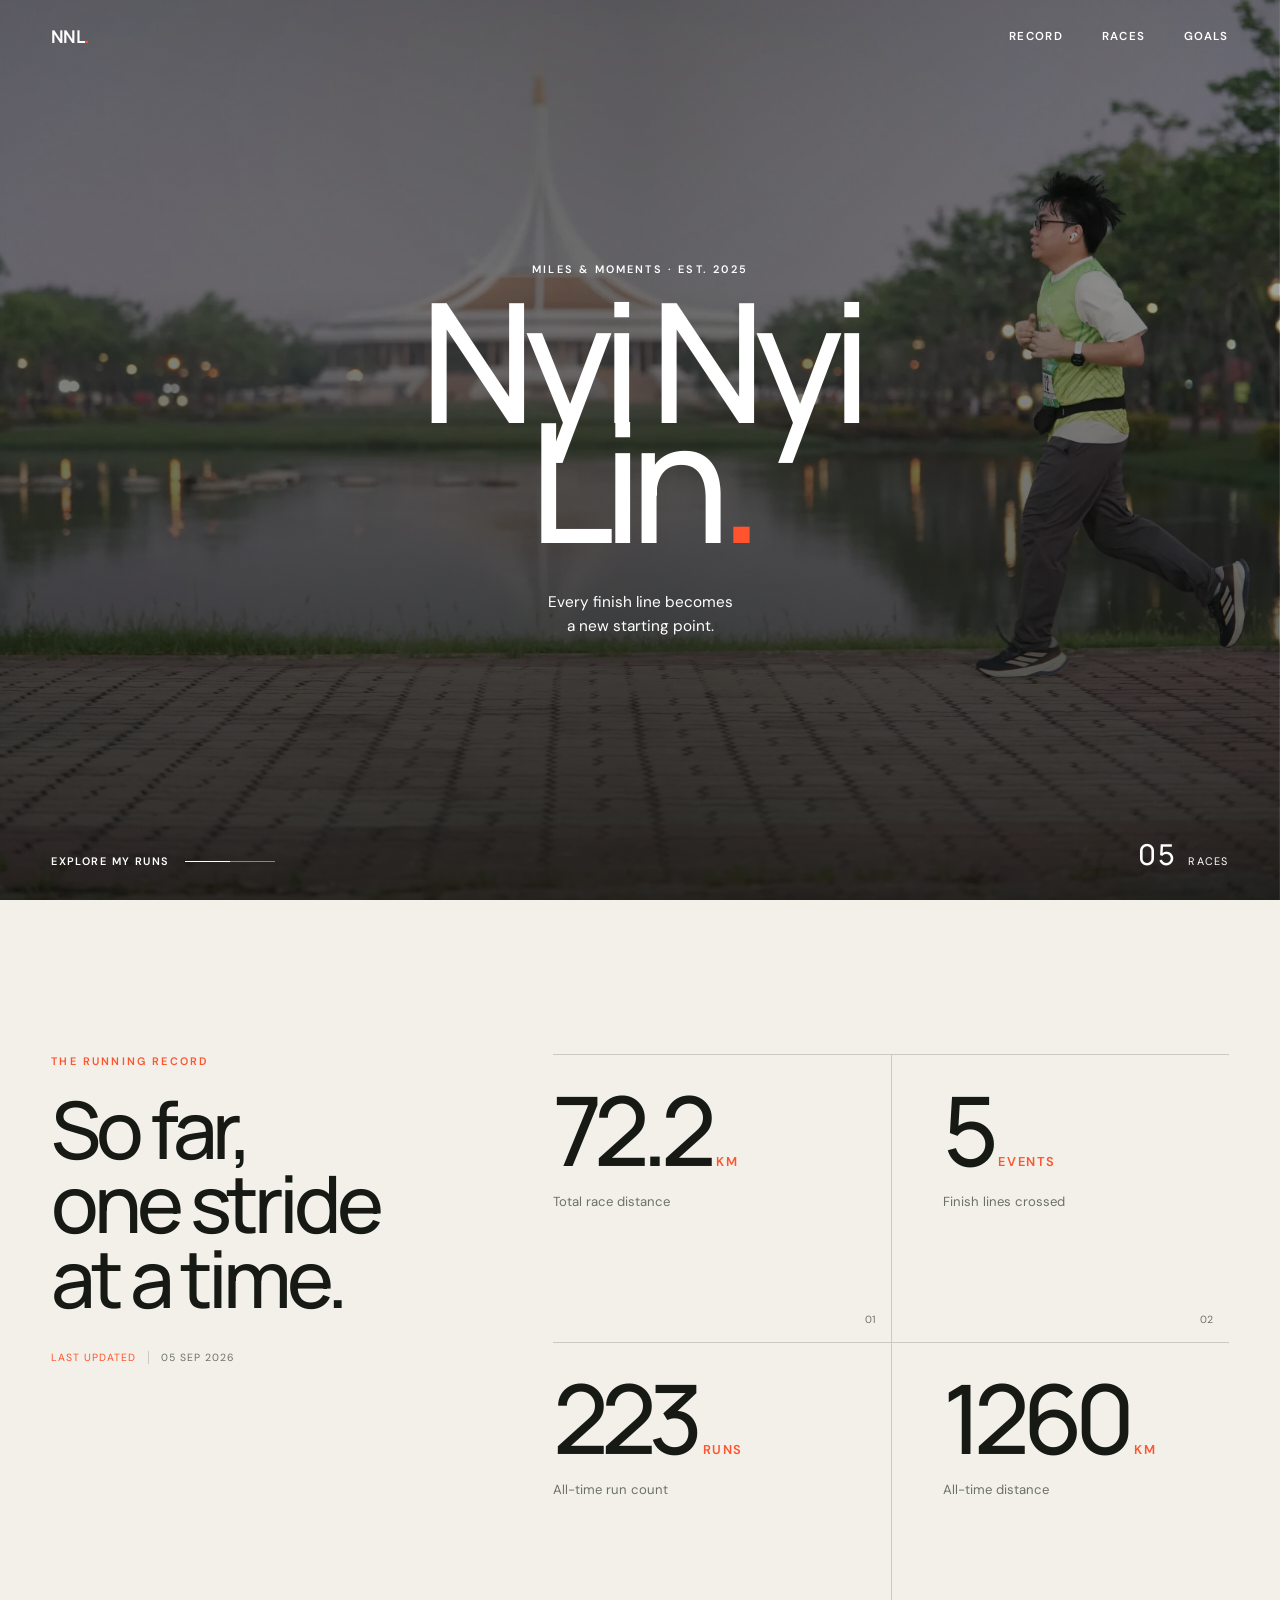
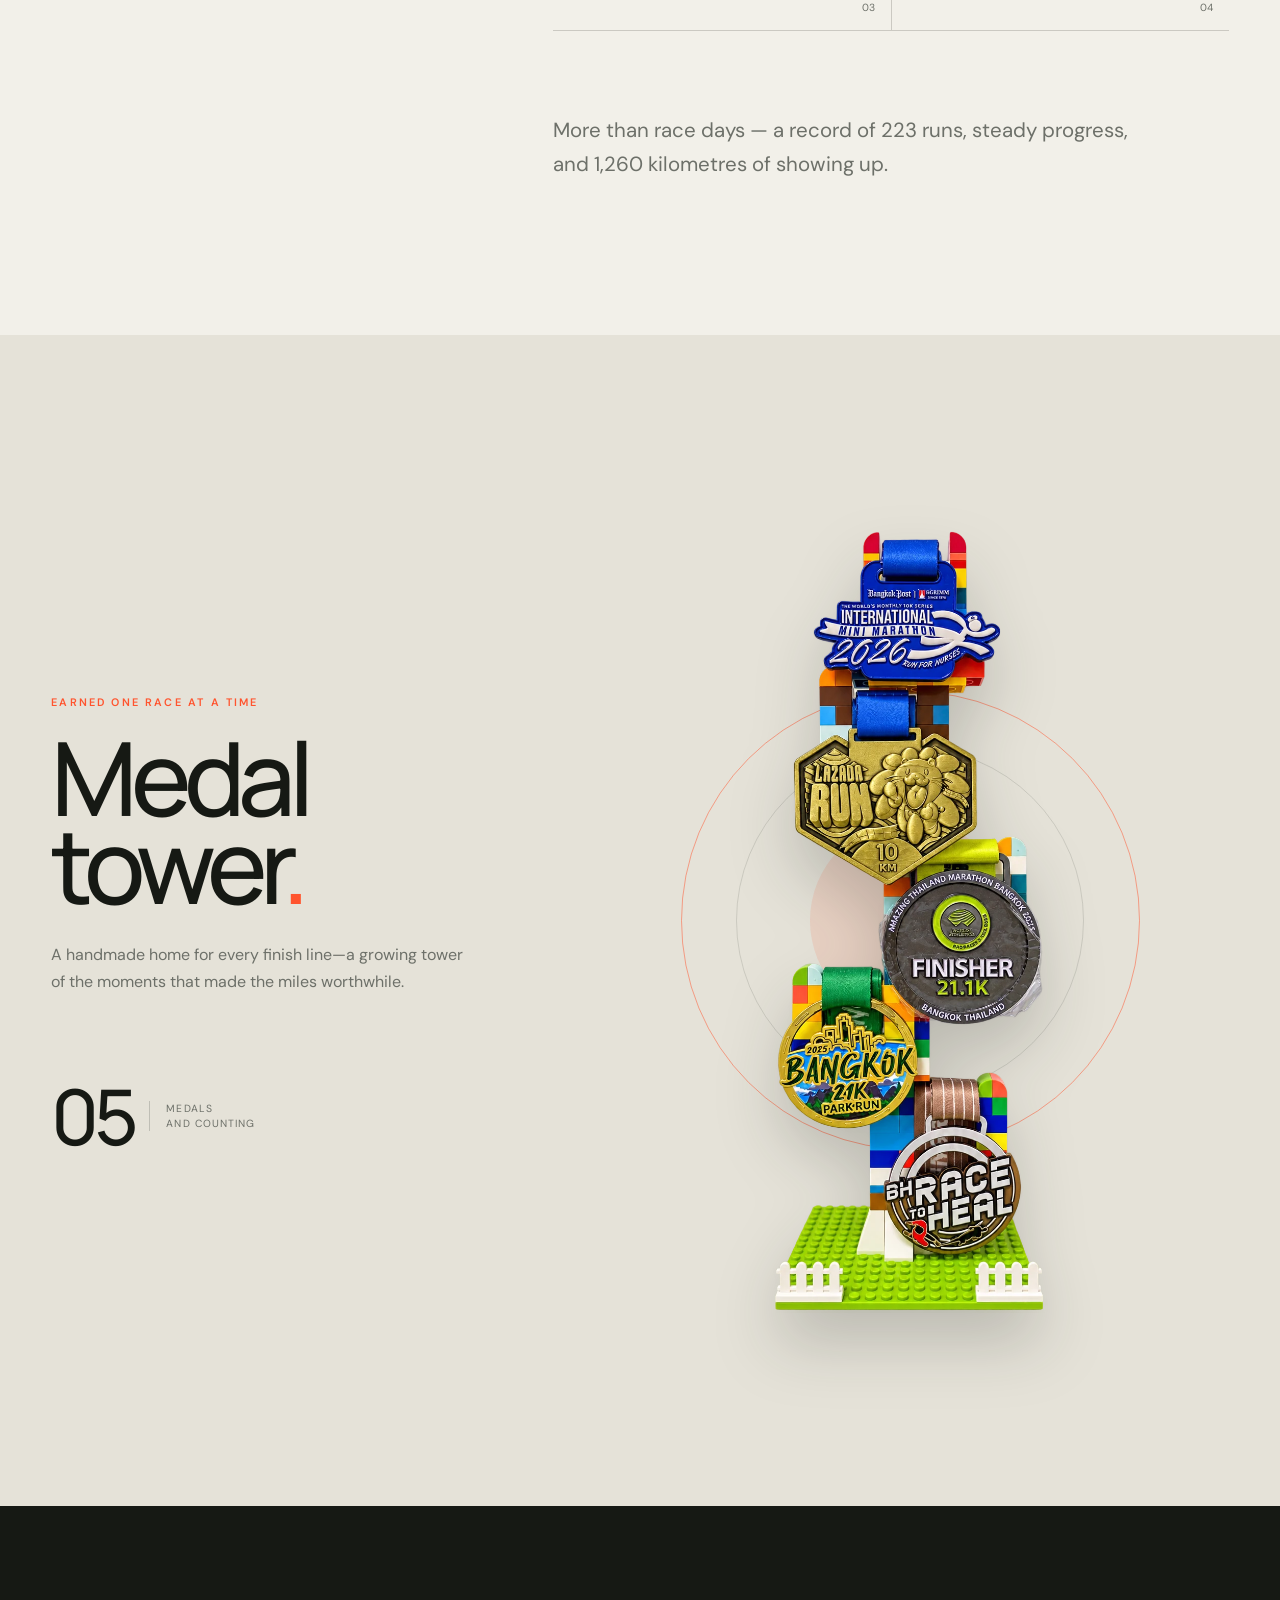
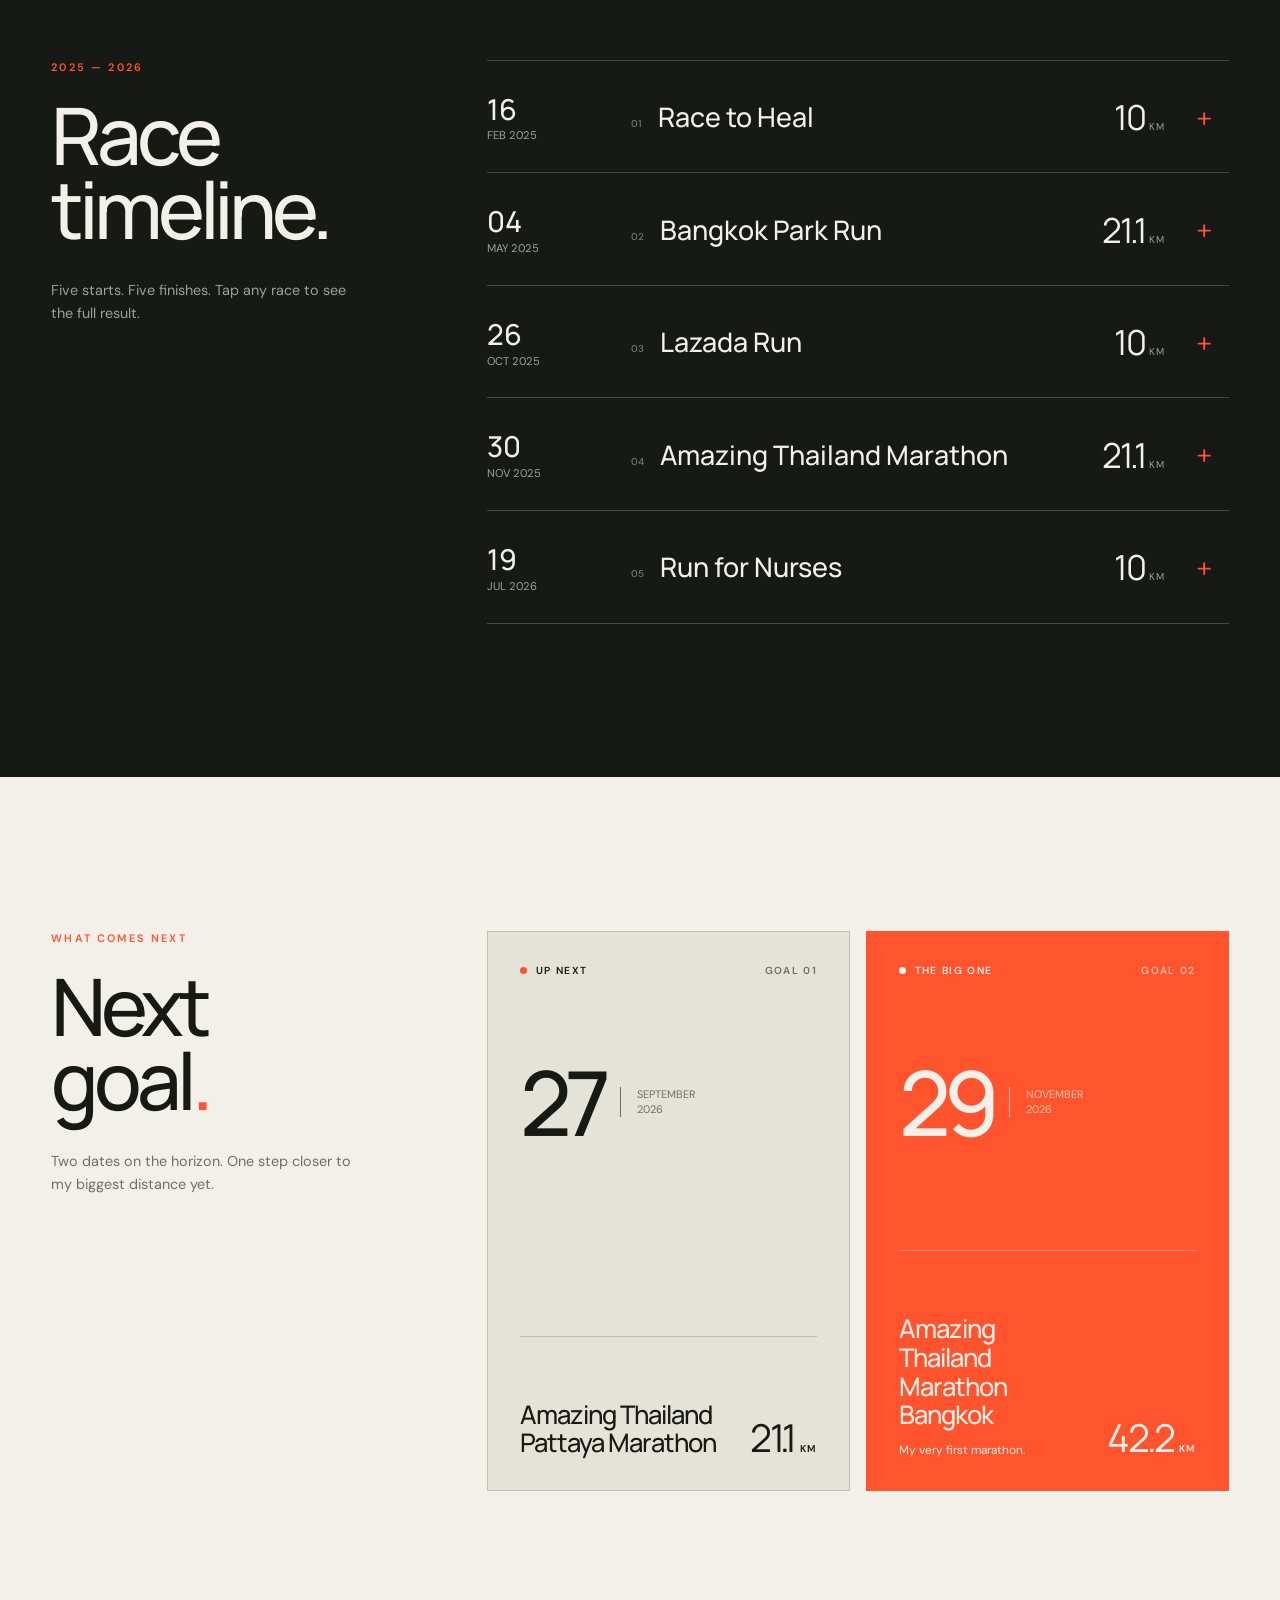
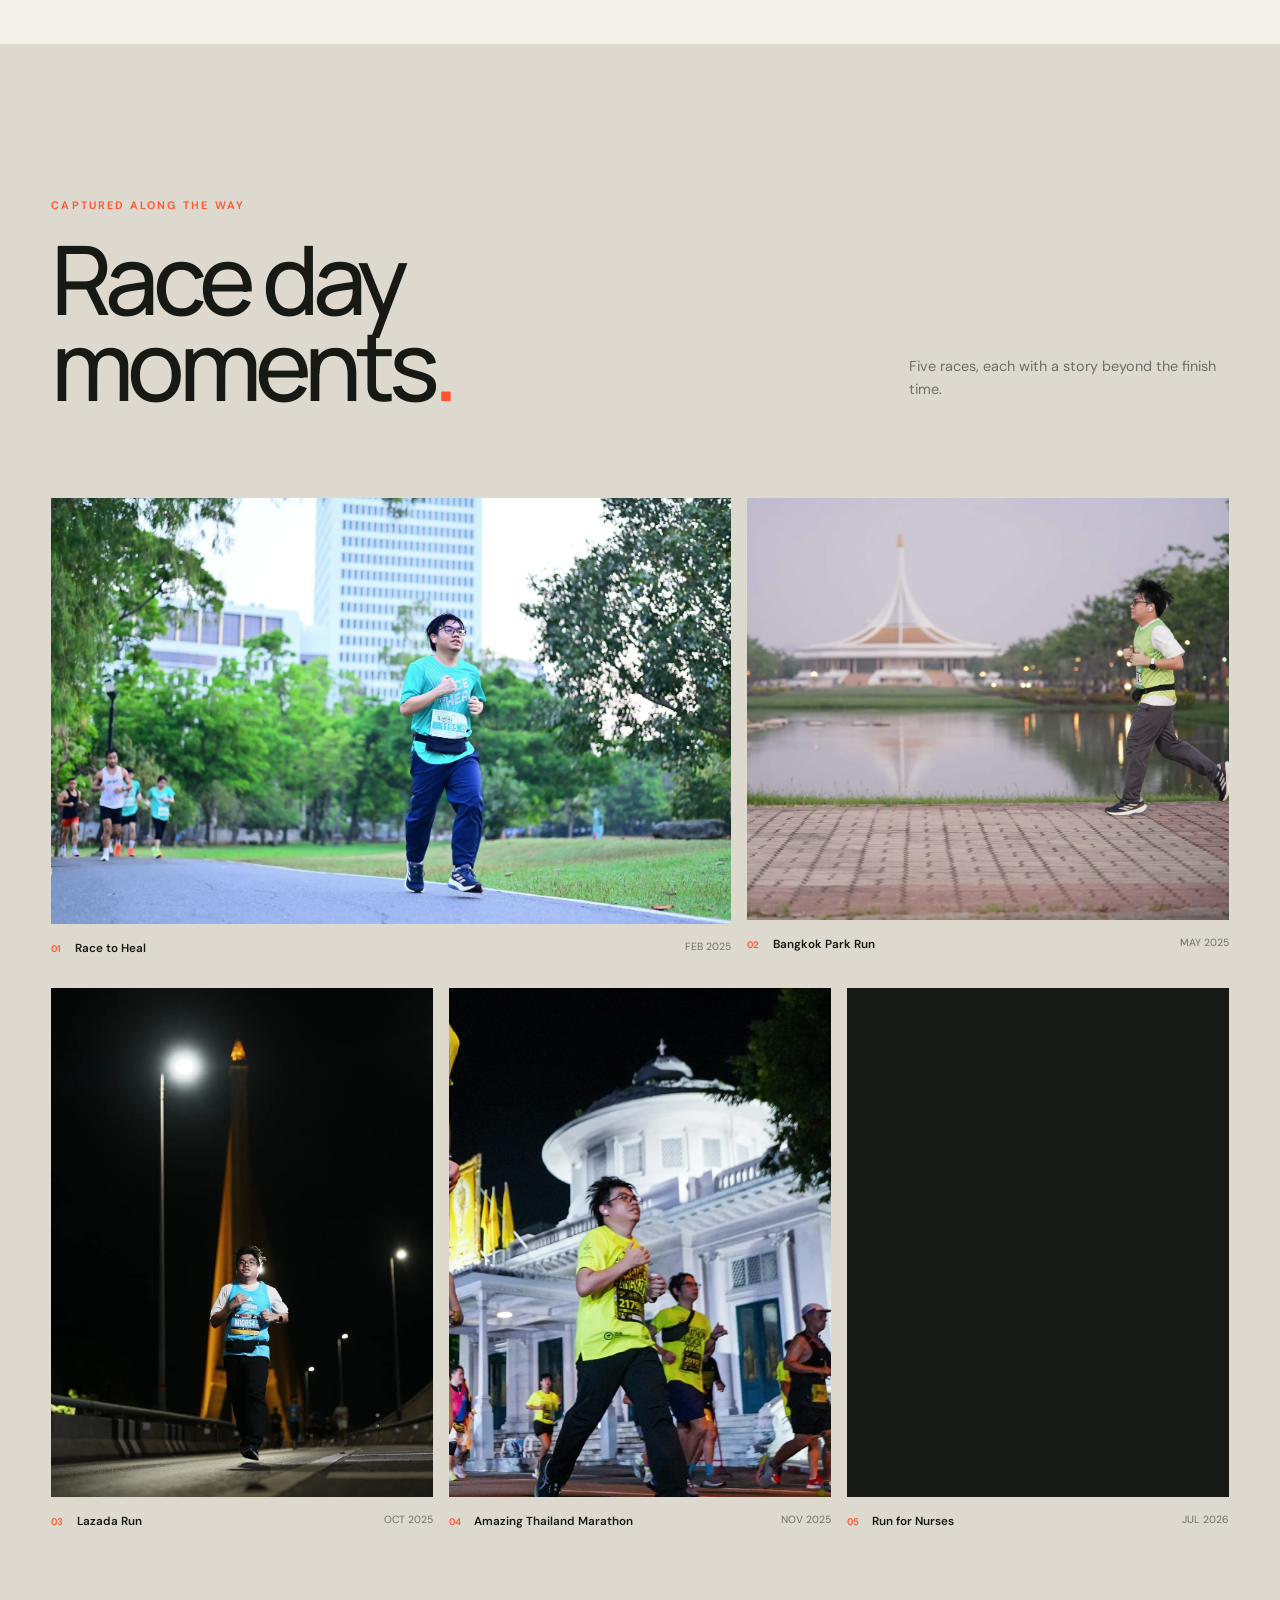
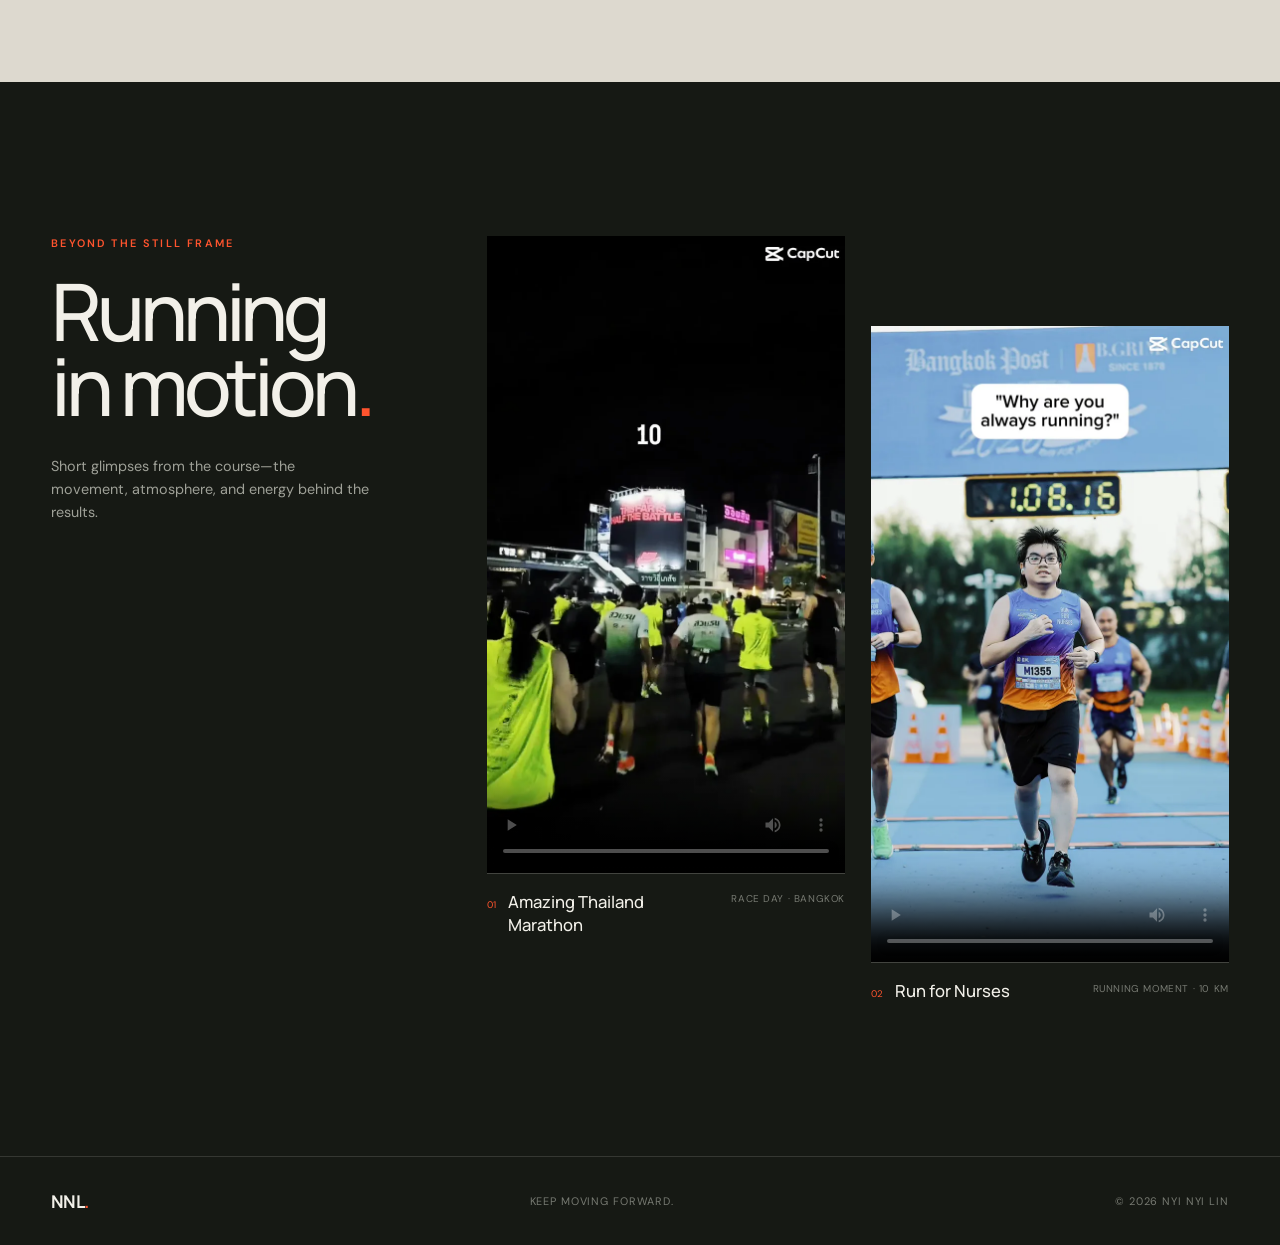
==== index.html @ 52e1b0c2 "Add lazada run detail page" ====
<!doctype html>
<html lang="en">
<head>
  <meta charset="utf-8">
  <meta name="viewport" content="width=device-width, initial-scale=1">
  <meta name="description" content="Nyi Nyi Lin's personal running record — races, times, and the miles that made them memorable.">
  <meta name="theme-color" content="#161914">
  <title>Nyi Nyi Lin — Running Record</title>
  <link rel="stylesheet" href="assets/css/styles.css">
  <script src="assets/js/main.js" defer></script>
</head>
<body>
  <a class="skip-link" href="#summary">Skip to running record</a>
  <header class="hero hero--photo" id="top" aria-labelledby="hero-title">
    <div class="hero-gallery" aria-hidden="true">
      <div class="hero-panel hero-panel--background"></div>
    </div>
    <div class="hero-shade"></div>
    <nav class="site-nav" aria-label="Primary navigation">
      <a class="wordmark" href="#top" aria-label="Nyi Nyi Lin, back to top">NNL<span class="wordmark-dot">.</span></a>
      <div class="nav-links">
        <a href="#summary">Record</a>
        <a href="#timeline">Races</a>
        <a href="#goals">Goals</a>
      </div>
    </nav>
    <div class="hero-copy">
      <p class="eyebrow">Miles &amp; moments · Est. 2025</p>
      <h1 id="hero-title">Nyi Nyi<br>Lin<span class="accent-dot">.</span></h1>
      <p class="hero-intro">Every finish line becomes<br>a new starting point.</p>
    </div>
    <a class="scroll-cue" href="#summary">
      <span>Explore my runs</span>
      <span class="scroll-line" aria-hidden="true"></span>
    </a>
    <p class="hero-count" aria-hidden="true"><span>05</span> races</p>
  </header>

  <main>
    <section class="summary section" id="summary" aria-labelledby="summary-title">
      <div class="section-heading reveal">
        <p class="section-kicker">The running record</p>
        <h2 id="summary-title">So far,<br>one stride at a time.</h2>
        <p class="record-updated"><span>Last updated</span><time datetime="2026-09-05">05 Sep 2026</time></p>
      </div>
      <div class="stats" aria-label="Running totals">
        <article class="stat reveal">
          <p class="stat-value"><span data-count="72.2">0</span><small>km</small></p>
          <p class="stat-label">Total race distance</p>
          <span class="stat-index">01</span>
        </article>
        <article class="stat reveal">
          <p class="stat-value"><span data-count="5">0</span><small>events</small></p>
          <p class="stat-label">Finish lines crossed</p>
          <span class="stat-index">02</span>
        </article>
        <article class="stat reveal">
          <p class="stat-value"><span data-count="223">0</span><small>runs</small></p>
          <p class="stat-label">All-time run count</p>
          <span class="stat-index">03</span>
        </article>
        <article class="stat reveal">
          <p class="stat-value"><span data-count="1260">0</span><small>km</small></p>
          <p class="stat-label">All-time distance</p>
          <span class="stat-index">04</span>
        </article>
      </div>
      <p class="summary-note reveal">More than race days — a record of 223 runs, steady progress, and 1,260 kilometres of showing up.</p>
    </section>

    <section class="medal-section section" id="medals" aria-labelledby="medal-title">
      <div class="medal-copy reveal">
        <p class="section-kicker">Earned one race at a time</p>
        <h2 id="medal-title">Medal<br>tower<span class="accent-dot">.</span></h2>
        <p class="medal-intro">A handmade home for every finish line—a growing tower of the moments that made the miles worthwhile.</p>
        <p class="medal-total"><strong>05</strong><span>medals<br>and counting</span></p>
      </div>
      <div class="medal-visual reveal">
        <span class="medal-ring" aria-hidden="true"></span>
        <img src="assets/images/hero/medal-stand-cutout.webp" alt="Handmade medal tower displaying five running medals" loading="lazy" decoding="async">
      </div>
    </section>

    <section class="timeline-section section" id="timeline" aria-labelledby="timeline-title">
      <div class="timeline-heading reveal">
        <p class="section-kicker">2025 — 2026</p>
        <h2 id="timeline-title">Race<br>timeline.</h2>
        <p>Five starts. Five finishes. Tap any race to see the full result.</p>
      </div>
      <div class="timeline">
        <article class="race-card reveal">
          <button class="race-toggle" type="button" aria-expanded="false" aria-controls="race-heal">
            <span class="race-date"><strong>16</strong> Feb 2025</span>
            <span class="race-title"><span class="race-number">01</span>Race to Heal</span>
            <span class="race-distance">10<small>km</small></span>
            <span class="race-action" aria-hidden="true">+</span>
          </button>
          <div class="race-details race-details--with-link" id="race-heal" hidden>
            <div class="result"><span>Finish time</span><strong>1:10:08</strong></div>
            <div class="result"><span>Average pace</span><strong>7:03 / km</strong></div>
            <a class="race-detail-link" href="races/race-to-heal/index.html">
              <span>View race detail</span>
              <strong aria-hidden="true">›</strong>
            </a>
          </div>
        </article>
        <article class="race-card reveal">
          <button class="race-toggle" type="button" aria-expanded="false" aria-controls="race-park">
            <span class="race-date"><strong>04</strong> May 2025</span>
            <span class="race-title"><span class="race-number">02</span>Bangkok Park Run</span>
            <span class="race-distance">21.1<small>km</small></span>
            <span class="race-action" aria-hidden="true">+</span>
          </button>
          <div class="race-details race-details--with-link" id="race-park" hidden>
            <div class="result"><span>Finish time</span><strong>2:39:21</strong></div>
            <div class="result"><span>Average pace</span><strong>7:33 / km</strong></div>
            <a class="race-detail-link" href="races/bangkok-park-run/index.html">
              <span>View race detail</span>
              <strong aria-hidden="true">›</strong>
            </a>
          </div>
        </article>
        <article class="race-card reveal">
          <button class="race-toggle" type="button" aria-expanded="false" aria-controls="race-lazada">
            <span class="race-date"><strong>26</strong> Oct 2025</span>
            <span class="race-title"><span class="race-number">03</span>Lazada Run</span>
            <span class="race-distance">10<small>km</small></span>
            <span class="race-action" aria-hidden="true">+</span>
          </button>
          <div class="race-details race-details--with-link" id="race-lazada" hidden>
            <div class="result"><span>Finish time</span><strong>1:12:11</strong></div>
            <div class="result"><span>Average pace</span><strong>7:13 / km</strong></div>
            <a class="race-detail-link" href="races/lazada-run/index.html">
              <span>View race detail</span>
              <strong aria-hidden="true">›</strong>
            </a>
          </div>
        </article>
        <article class="race-card reveal">
          <button class="race-toggle" type="button" aria-expanded="false" aria-controls="race-thailand">
            <span class="race-date"><strong>30</strong> Nov 2025</span>
            <span class="race-title"><span class="race-number">04</span>Amazing Thailand Marathon</span>
            <span class="race-distance">21.1<small>km</small></span>
            <span class="race-action" aria-hidden="true">+</span>
          </button>
          <div class="race-details" id="race-thailand" hidden>
            <div class="result"><span>Finish time</span><strong>2:45:00</strong></div>
            <div class="result"><span>Average pace</span><strong>7:49 / km</strong></div>
          </div>
        </article>
        <article class="race-card reveal">
          <button class="race-toggle" type="button" aria-expanded="false" aria-controls="race-nurses">
            <span class="race-date"><strong>19</strong> Jul 2026</span>
            <span class="race-title"><span class="race-number">05</span>Run for Nurses</span>
            <span class="race-distance">10<small>km</small></span>
            <span class="race-action" aria-hidden="true">+</span>
          </button>
          <div class="race-details" id="race-nurses" hidden>
            <div class="result"><span>Finish time</span><strong>1:07:00</strong></div>
            <div class="result"><span>Average pace</span><strong>6:50 / km</strong></div>
          </div>
        </article>
      </div>
    </section>

    <section class="goals-section section" id="goals" aria-labelledby="goals-title">
      <div class="goals-intro reveal">
        <p class="section-kicker">What comes next</p>
        <h2 id="goals-title">Next<br>goal<span class="accent-dot">.</span></h2>
        <p>Two dates on the horizon. One step closer to my biggest distance yet.</p>
      </div>

      <div class="goal-list">
        <article class="goal-card reveal">
          <div class="goal-topline">
            <span class="goal-status"><span aria-hidden="true"></span> Up next</span>
            <span class="goal-index">Goal 01</span>
          </div>
          <time class="goal-date" datetime="2026-09-27">
            <strong>27</strong>
            <span>September<br>2026</span>
          </time>
          <div class="goal-info">
            <h3>Amazing Thailand<br>Pattaya Marathon</h3>
            <p class="goal-distance">21.1 <small>km</small></p>
          </div>
        </article>

        <article class="goal-card goal-card--marathon reveal">
          <div class="goal-topline">
            <span class="goal-status"><span aria-hidden="true"></span> The big one</span>
            <span class="goal-index">Goal 02</span>
          </div>
          <time class="goal-date" datetime="2026-11-29">
            <strong>29</strong>
            <span>November<br>2026</span>
          </time>
          <div class="goal-info">
            <div>
              <h3>Amazing Thailand<br>Marathon Bangkok</h3>
              <p class="goal-note">My very first marathon.</p>
            </div>
            <p class="goal-distance">42.2 <small>km</small></p>
          </div>
        </article>
      </div>
    </section>

    <section class="moments-section section" id="moments" aria-labelledby="moments-title">
      <div class="moments-heading reveal">
        <div>
          <p class="section-kicker">Captured along the way</p>
          <h2 id="moments-title">Race day<br>moments<span class="accent-dot">.</span></h2>
        </div>
        <p>Five races, each with a story beyond the finish time.</p>
      </div>

      <div class="moments-grid">
        <figure class="moment moment--wide reveal">
          <div class="moment-photo">
            <img src="assets/images/highlights/race-to-heal.webp" alt="Nyi Nyi Lin running the Race to Heal 10K" loading="lazy" decoding="async">
          </div>
          <figcaption><span><b>01</b> Race to Heal</span><time datetime="2025-02-16">Feb 2025</time></figcaption>
        </figure>

        <figure class="moment moment--feature reveal">
          <div class="moment-photo">
            <img src="assets/images/highlights/bangkok-park-run.webp" alt="Nyi Nyi Lin running beside the lake during Bangkok Park Run" loading="lazy" decoding="async">
          </div>
          <figcaption><span><b>02</b> Bangkok Park Run</span><time datetime="2025-05-04">May 2025</time></figcaption>
        </figure>

        <figure class="moment moment--portrait reveal">
          <div class="moment-photo">
            <img src="assets/images/highlights/lazada-run.webp" alt="Nyi Nyi Lin running the Lazada Run at night" loading="lazy" decoding="async">
          </div>
          <figcaption><span><b>03</b> Lazada Run</span><time datetime="2025-10-26">Oct 2025</time></figcaption>
        </figure>

        <figure class="moment moment--portrait reveal">
          <div class="moment-photo">
            <img src="assets/images/highlights/amazing-thailand-marathon.webp" alt="Nyi Nyi Lin running the Amazing Thailand Marathon event" loading="lazy" decoding="async">
          </div>
          <figcaption><span><b>04</b> Amazing Thailand Marathon</span><time datetime="2025-11-30">Nov 2025</time></figcaption>
        </figure>

        <figure class="moment moment--portrait reveal">
          <div class="moment-photo">
            <img src="assets/images/highlights/run-for-nurses.webp" alt="Nyi Nyi Lin approaching the finish at Run for Nurses" loading="lazy" decoding="async">
          </div>
          <figcaption><span><b>05</b> Run for Nurses</span><time datetime="2026-07-19">Jul 2026</time></figcaption>
        </figure>
      </div>
    </section>

    <section class="motion-section section" id="motion" aria-labelledby="motion-title">
      <div class="motion-heading reveal">
        <p class="section-kicker">Beyond the still frame</p>
        <h2 id="motion-title">Running<br>in motion<span class="accent-dot">.</span></h2>
        <p>Short glimpses from the course—the movement, atmosphere, and energy behind the results.</p>
      </div>

      <div class="motion-grid">
        <article class="motion-card reveal">
          <div class="video-frame">
            <video controls playsinline preload="metadata" poster="assets/images/video-posters/amazing-thailand-marathon.webp" aria-label="Amazing Thailand Marathon running moment">
              <source src="assets/videos/amazing-thailand-marathon.mp4" type="video/mp4">
              Your browser does not support embedded video.
            </video>
          </div>
          <div class="motion-caption">
            <div><span>01</span><h3>Amazing Thailand Marathon</h3></div>
            <p>Race day · Bangkok</p>
          </div>
        </article>

        <article class="motion-card reveal">
          <div class="video-frame">
            <video controls playsinline preload="metadata" poster="assets/images/video-posters/run-for-nurses.webp" aria-label="Run for Nurses running moment">
              <source src="assets/videos/run-for-nurses.mp4" type="video/mp4">
              Your browser does not support embedded video.
            </video>
          </div>
          <div class="motion-caption">
            <div><span>02</span><h3>Run for Nurses</h3></div>
            <p>Running moment · 10 km</p>
          </div>
        </article>
      </div>
    </section>
  </main>

  <footer class="site-footer">
    <a class="wordmark" href="#top">NNL<span class="wordmark-dot">.</span></a>
    <p>Keep moving forward.</p>
    <p>© <span id="year">2026</span> Nyi Nyi Lin</p>
  </footer>
</body>
</html>
---- assets/css/styles.css ----
@import url('https://fonts.googleapis.com/css2?family=DM+Sans:wght@400;500;600&family=Manrope:wght@400;500;600;700&display=swap');

:root { --ink:#161914; --paper:#f2f0e9; --accent:#ff542e; --line:rgba(22,25,20,.18); --muted:#6d7069; --page-pad:clamp(1.25rem,4vw,4.5rem); }
* { box-sizing:border-box; }
html { scroll-behavior:smooth; }
body { margin:0; color:var(--ink); background:var(--paper); font-family:"DM Sans",Arial,sans-serif; -webkit-font-smoothing:antialiased; }
a { color:inherit; }
button { font:inherit; }
.skip-link { position:fixed; z-index:100; top:1rem; left:1rem; padding:.75rem 1rem; color:#fff; background:var(--ink); transform:translateY(-200%); }
.skip-link:focus { transform:translateY(0); }
.hero { position:relative; min-height:100svh; overflow:hidden; color:#fff; background:#20221e; }
.hero-gallery { position:absolute; inset:0; display:grid; grid-template-columns:repeat(5,1fr); }
.hero-panel { position:relative; min-width:0; background-color:#4a5045; background-image:var(--photo,none),var(--fallback); background-position:center; background-size:cover; border-right:1px solid rgba(255,255,255,.14); filter:saturate(.72); transform:scale(1.035); animation:settle 1.6s cubic-bezier(.2,.7,.2,1) forwards; }
.hero-panel::after { content:""; position:absolute; inset:0; background:linear-gradient(180deg,rgba(10,12,9,.04),rgba(10,12,9,.3)); }
.hero-panel--background { grid-column:1/-1; --photo:url("../images/hero/hero-background.webp"); --fallback:linear-gradient(155deg,#384d50 0%,#838d7d 55%,#302f2a 100%); background-position:72% center; filter:saturate(.82); }
.hero-shade { position:absolute; inset:0; background:linear-gradient(90deg,rgba(10,12,9,.46),rgba(10,12,9,.12) 50%,rgba(10,12,9,.34)),linear-gradient(180deg,rgba(10,12,9,.28),transparent 30%,rgba(10,12,9,.48)); }
.hero--photo .hero-shade { background:linear-gradient(90deg,rgba(10,12,9,.38),rgba(10,12,9,.48) 50%,rgba(10,12,9,.3)),linear-gradient(180deg,rgba(10,12,9,.2),transparent 32%,rgba(10,12,9,.5)); }
.site-nav { position:absolute; z-index:2; inset:0 0 auto; display:flex; align-items:center; justify-content:space-between; padding:1.5rem var(--page-pad); }
.wordmark { font-family:"Manrope",sans-serif; font-size:1.1rem; font-weight:700; letter-spacing:-.04em; text-decoration:none; }
.wordmark-dot,.accent-dot { color:var(--accent); }
.nav-links { display:flex; gap:clamp(1.25rem,3vw,3rem); }
.nav-links a { font-size:.72rem; font-weight:600; letter-spacing:.12em; text-decoration:none; text-transform:uppercase; }
.hero-copy { position:absolute; z-index:2; top:50%; left:50%; width:min(88vw,62rem); text-align:center; transform:translate(-50%,-50%); }
.eyebrow,.section-kicker { margin:0 0 1.5rem; font-size:.68rem; font-weight:600; letter-spacing:.2em; text-transform:uppercase; }
.hero h1 { margin:0; font-family:"Manrope",sans-serif; font-size:clamp(5rem,13vw,12rem); font-weight:500; letter-spacing:-.075em; line-height:.72; }
.hero-intro { margin:clamp(2rem,4vw,3.5rem) 0 0; font-size:clamp(.84rem,1.2vw,1rem); line-height:1.55; }
.scroll-cue { position:absolute; z-index:2; bottom:2rem; left:var(--page-pad); display:flex; align-items:center; gap:1rem; font-size:.68rem; font-weight:600; letter-spacing:.13em; text-decoration:none; text-transform:uppercase; }
.scroll-line { width:clamp(3rem,7vw,7rem); height:1px; overflow:hidden; background:rgba(255,255,255,.45); }
.scroll-line::after { content:""; display:block; width:50%; height:100%; background:#fff; animation:scroll-line 2s ease-in-out infinite; }
.hero-count { position:absolute; z-index:2; right:var(--page-pad); bottom:1.6rem; margin:0; font-size:.68rem; letter-spacing:.12em; text-transform:uppercase; }
.hero-count span { margin-right:.5rem; font-family:"Manrope",sans-serif; font-size:1.8rem; font-weight:500; }
.section { padding:clamp(5.5rem,12vw,10rem) var(--page-pad); }
.summary { display:grid; grid-template-columns:minmax(16rem,.8fr) 1.4fr; gap:clamp(4rem,9vw,10rem); }
.section-kicker { color:var(--accent); }
.section-heading h2,.timeline-heading h2 { margin:0; font-family:"Manrope",sans-serif; font-size:clamp(3.2rem,6.2vw,6.4rem); font-weight:500; letter-spacing:-.065em; line-height:.94; }
.record-updated { display:flex; align-items:center; gap:.75rem; margin:2.25rem 0 0; color:var(--muted); font-size:.65rem; letter-spacing:.1em; text-transform:uppercase; }
.record-updated span { color:var(--accent); }
.record-updated time { padding-left:.75rem; border-left:1px solid var(--line); }
.stats { display:grid; grid-template-columns:repeat(2,1fr); align-self:start; border-top:1px solid var(--line); }
.stat { position:relative; min-height:18rem; padding:2rem 1.5rem 1.5rem 0; border-bottom:1px solid var(--line); }
.stat:nth-child(even) { padding-left:clamp(1.5rem,4vw,4rem); border-left:1px solid var(--line); }
.stat-value { margin:0; font-family:"Manrope",sans-serif; font-size:clamp(4rem,7.5vw,8rem); font-weight:500; letter-spacing:-.08em; line-height:.9; }
.stat-value small { margin-left:.45rem; color:var(--accent); font-family:"DM Sans",sans-serif; font-size:clamp(.7rem,1vw,.9rem); font-weight:600; letter-spacing:.12em; text-transform:uppercase; }
.stat-label { margin:1.25rem 0 0; color:var(--muted); font-size:.82rem; }
.stat-index { position:absolute; right:1rem; bottom:1rem; color:var(--muted); font-size:.65rem; }
.summary-note { grid-column:2; max-width:36rem; margin:-2rem 0 0; color:var(--muted); font-size:clamp(1rem,1.6vw,1.3rem); line-height:1.65; }
.medal-section { position:relative; display:grid; grid-template-columns:minmax(16rem,.8fr) 1.2fr; gap:clamp(3rem,9vw,10rem); align-items:center; overflow:hidden; background:#e5e2d8; }
.medal-copy { position:relative; z-index:1; }
.medal-copy h2 { margin:0; font-family:"Manrope",sans-serif; font-size:clamp(4rem,8vw,8rem); font-weight:500; letter-spacing:-.07em; line-height:.86; }
.medal-intro { max-width:26rem; margin:2rem 0 0; color:var(--muted); font-size:clamp(.9rem,1.25vw,1.05rem); line-height:1.7; }
.medal-total { display:flex; align-items:center; gap:1rem; margin:clamp(3rem,7vw,6rem) 0 0; }
.medal-total strong { font-family:"Manrope",sans-serif; font-size:clamp(3.5rem,6vw,6rem); font-weight:500; letter-spacing:-.07em; line-height:.8; }
.medal-total span { padding-left:1rem; color:var(--muted); font-size:.65rem; letter-spacing:.1em; line-height:1.45; text-transform:uppercase; border-left:1px solid var(--line); }
.medal-visual { position:relative; display:grid; place-items:center; min-height:clamp(36rem,70vw,54rem); }
.medal-visual img { position:relative; z-index:1; display:block; width:min(72%,25rem); max-height:49rem; object-fit:contain; filter:drop-shadow(0 2rem 2rem rgba(22,25,20,.2)); }
.medal-ring { position:absolute; width:min(72%,34rem); aspect-ratio:1; border:1px solid rgba(255,84,46,.5); border-radius:50%; }
.medal-ring::before,.medal-ring::after { content:""; position:absolute; inset:12%; border:1px solid rgba(22,25,20,.12); border-radius:50%; }
.medal-ring::after { inset:28%; background:var(--accent); border:0; opacity:.12; }
.timeline-section { display:grid; grid-template-columns:minmax(15rem,.62fr) 1.38fr; gap:clamp(3rem,8vw,9rem); color:var(--paper); background:var(--ink); }
.timeline-heading { align-self:start; position:sticky; top:3rem; }
.timeline-heading p:last-child { max-width:20rem; margin:2rem 0 0; color:#9fa198; font-size:.9rem; line-height:1.6; }
.timeline { border-top:1px solid rgba(242,240,233,.22); }
.race-card { border-bottom:1px solid rgba(242,240,233,.22); }
.race-toggle { display:grid; grid-template-columns:7rem 1fr auto 2rem; gap:clamp(1rem,2.5vw,2.5rem); align-items:center; width:100%; padding:1.8rem 0; color:inherit; text-align:left; background:none; border:0; cursor:pointer; }
.race-toggle:hover .race-title,.race-toggle:focus-visible .race-title { color:var(--accent); }
.race-toggle:focus-visible { outline:2px solid var(--accent); outline-offset:5px; }
.race-date { color:#9fa198; font-size:.7rem; line-height:1.35; text-transform:uppercase; }
.race-date strong { display:block; color:var(--paper); font-family:"Manrope",sans-serif; font-size:1.8rem; font-weight:500; }
.race-title { display:flex; align-items:baseline; gap:1rem; font-family:"Manrope",sans-serif; font-size:clamp(1.05rem,2.1vw,1.8rem); font-weight:500; transition:color 180ms ease; }
.race-number { color:#777a72; font-family:"DM Sans",sans-serif; font-size:.62rem; }
.race-distance { font-family:"Manrope",sans-serif; font-size:clamp(1.4rem,2.7vw,2.6rem); letter-spacing:-.05em; }
.race-distance small { margin-left:.25rem; color:#9fa198; font-family:"DM Sans",sans-serif; font-size:.62rem; letter-spacing:.1em; text-transform:uppercase; }
.race-action { color:var(--accent); font-size:1.8rem; font-weight:300; transition:transform 220ms ease; }
.race-toggle[aria-expanded="true"] .race-action { transform:rotate(45deg); }
.race-details { display:grid; grid-template-columns:repeat(2,minmax(8rem,1fr)); gap:1rem; padding:0 0 2rem 9.5rem; }
.race-details--with-link { grid-template-columns:repeat(2,minmax(8rem,1fr)) minmax(10rem,.85fr); }
.race-details[hidden] { display:none; }
.result { padding:1.25rem; background:rgba(242,240,233,.07); }
.result span,.result strong { display:block; }
.result span { margin-bottom:.55rem; color:#9fa198; font-size:.65rem; letter-spacing:.1em; text-transform:uppercase; }
.result strong { font-family:"Manrope",sans-serif; font-size:1.2rem; font-weight:500; }
.race-detail-link { display:flex; align-items:center; justify-content:space-between; gap:1rem; padding:1.25rem; color:var(--paper); background:var(--accent); text-decoration:none; }
.race-detail-link span { font-size:.65rem; font-weight:600; letter-spacing:.1em; text-transform:uppercase; }
.race-detail-link strong { font-size:1.8rem; font-weight:300; line-height:1; transition:transform 180ms ease; }
.race-detail-link:hover strong,.race-detail-link:focus-visible strong { transform:translateX(.25rem); }
.race-detail-link:focus-visible { outline:2px solid var(--paper); outline-offset:3px; }
.goals-section { display:grid; grid-template-columns:minmax(15rem,.62fr) 1.38fr; gap:clamp(3rem,8vw,9rem); background:var(--paper); }
.goals-intro h2 { margin:0; font-family:"Manrope",sans-serif; font-size:clamp(3.2rem,6.2vw,6.4rem); font-weight:500; letter-spacing:-.065em; line-height:.94; }
.goals-intro>p:last-child { max-width:20rem; margin:2rem 0 0; color:var(--muted); font-size:.9rem; line-height:1.6; }
.goal-list { display:grid; grid-template-columns:repeat(2,minmax(0,1fr)); gap:1rem; }
.goal-card { display:flex; flex-direction:column; min-height:35rem; padding:clamp(1.35rem,2.5vw,2.25rem); background:#e5e2d8; border:1px solid var(--line); }
.goal-card--marathon { color:var(--paper); background:var(--accent); border-color:var(--accent); }
.goal-topline { display:flex; align-items:center; justify-content:space-between; font-size:.64rem; font-weight:600; letter-spacing:.13em; text-transform:uppercase; }
.goal-status { display:flex; align-items:center; gap:.55rem; }
.goal-status>span { width:.45rem; height:.45rem; background:var(--accent); border-radius:50%; }
.goal-card--marathon .goal-status>span { background:var(--paper); }
.goal-index { color:var(--muted); }
.goal-card--marathon .goal-index { color:rgba(242,240,233,.68); }
.goal-date { display:flex; align-items:center; gap:1rem; margin-top:clamp(3.5rem,7vw,7rem); }
.goal-date strong { font-family:"Manrope",sans-serif; font-size:clamp(4.5rem,7vw,7.4rem); font-weight:500; letter-spacing:-.08em; line-height:.8; }
.goal-date span { padding-left:1rem; color:var(--muted); font-size:.68rem; line-height:1.4; text-transform:uppercase; border-left:1px solid currentColor; }
.goal-card--marathon .goal-date span { color:rgba(242,240,233,.72); }
.goal-info { display:flex; align-items:flex-end; justify-content:space-between; gap:1.5rem; margin-top:auto; padding-top:4rem; border-top:1px solid var(--line); }
.goal-card--marathon .goal-info { border-color:rgba(242,240,233,.35); }
.goal-info h3 { margin:0; font-family:"Manrope",sans-serif; font-size:clamp(1.25rem,2vw,1.85rem); font-weight:500; letter-spacing:-.04em; line-height:1.12; }
.goal-distance { flex:none; margin:0; font-family:"Manrope",sans-serif; font-size:clamp(2rem,3vw,3.2rem); letter-spacing:-.07em; line-height:1; }
.goal-distance small { font-family:"DM Sans",sans-serif; font-size:.62rem; font-weight:600; letter-spacing:.1em; text-transform:uppercase; }
.goal-note { margin:.75rem 0 0; font-size:.74rem; }
.moments-section { background:#ddd9cf; }
.moments-heading { display:flex; align-items:flex-end; justify-content:space-between; gap:3rem; margin-bottom:clamp(3rem,7vw,6rem); }
.moments-heading h2 { margin:0; font-family:"Manrope",sans-serif; font-size:clamp(3.2rem,7.5vw,7.5rem); font-weight:500; letter-spacing:-.07em; line-height:.9; }
.moments-heading>p { max-width:20rem; margin:0 0 .5rem; color:var(--muted); font-size:.9rem; line-height:1.6; }
.moments-grid { display:grid; grid-template-columns:repeat(12,minmax(0,1fr)); gap:clamp(1.25rem,2.5vw,2.5rem) 1rem; }
.moment { grid-column:span 4; margin:0; }
.moment--wide { grid-column:span 7; }
.moment--feature { grid-column:span 5; }
.moment-photo { overflow:hidden; background:var(--ink); }
.moment--wide .moment-photo { aspect-ratio:16/10; }
.moment--feature .moment-photo { aspect-ratio:8/7; }
.moment--portrait .moment-photo { aspect-ratio:3/4; }
.moment img { display:block; width:100%; height:100%; object-fit:cover; filter:saturate(.88); transition:transform 700ms cubic-bezier(.2,.7,.2,1),filter 300ms ease; }
.moment:hover img { transform:scale(1.025); filter:saturate(1); }
.moment--wide img { object-position:58% 55%; }
.moment--feature img { object-position:82% 50%; }
.moment:nth-child(3) img { object-position:51% 50%; }
.moment:nth-child(4) img { object-position:45% 42%; }
.moment:nth-child(5) img { object-position:55% 50%; }
.moment figcaption { display:flex; justify-content:space-between; gap:1rem; padding-top:1rem; font-size:.73rem; }
.moment figcaption span { font-weight:600; }
.moment figcaption b { margin-right:.65rem; color:var(--accent); font-size:.6rem; font-weight:600; }
.moment figcaption time { flex:none; color:var(--muted); font-size:.65rem; text-transform:uppercase; }
.motion-section { display:grid; grid-template-columns:minmax(15rem,.62fr) 1.38fr; gap:clamp(3rem,8vw,9rem); color:var(--paper); background:var(--ink); }
.motion-heading { align-self:start; position:sticky; top:3rem; }
.motion-heading h2 { margin:0; font-family:"Manrope",sans-serif; font-size:clamp(3.2rem,6.2vw,6.4rem); font-weight:500; letter-spacing:-.065em; line-height:.94; }
.motion-heading>p:last-child { max-width:20rem; margin:2rem 0 0; color:#9fa198; font-size:.9rem; line-height:1.6; }
.motion-grid { display:grid; grid-template-columns:repeat(2,minmax(0,1fr)); gap:clamp(1rem,2vw,1.75rem); align-items:start; }
.motion-card { min-width:0; }
.motion-card:nth-child(2) { margin-top:clamp(3rem,7vw,7rem); }
.video-frame { position:relative; overflow:hidden; aspect-ratio:9/16; background:#080a08; }
.video-frame video { display:block; width:100%; height:100%; object-fit:cover; }
.motion-caption { display:flex; justify-content:space-between; gap:1rem; padding-top:1rem; border-top:1px solid rgba(242,240,233,.2); }
.motion-caption div { display:flex; align-items:baseline; gap:.75rem; }
.motion-caption span { color:var(--accent); font-size:.6rem; }
.motion-caption h3 { margin:0; font-family:"Manrope",sans-serif; font-size:clamp(.9rem,1.3vw,1.1rem); font-weight:500; }
.motion-caption p { flex:none; margin:.15rem 0 0; color:#777a72; font-size:.62rem; letter-spacing:.06em; text-transform:uppercase; }
.site-footer { display:flex; align-items:center; justify-content:space-between; padding:2rem var(--page-pad); color:var(--paper); background:var(--ink); border-top:1px solid rgba(242,240,233,.14); }
.site-footer p { margin:0; color:#777a72; font-size:.68rem; letter-spacing:.08em; text-transform:uppercase; }
.reveal { opacity:0; transform:translateY(1.5rem); transition:opacity 650ms ease,transform 650ms cubic-bezier(.2,.7,.2,1); }
.reveal.is-visible { opacity:1; transform:translateY(0); }
@keyframes settle { to { transform:scale(1); } }
@keyframes scroll-line { 0% { transform:translateX(-110%); } 100% { transform:translateX(220%); } }

@media (max-width:760px) {
  .hero-gallery { grid-template-columns:repeat(5,minmax(0,1fr)); }
  .hero-panel--background { background-position:100% center; }
  .hero h1 { font-size:clamp(4.6rem,24vw,7.2rem); line-height:.78; }
  .hero-intro { font-size:.78rem; }
  .hero-count { display:none; }
  .summary,.medal-section,.timeline-section,.goals-section,.motion-section { grid-template-columns:1fr; }
  .summary { gap:3.75rem; }
  .stat { min-height:13rem; padding-top:1.5rem; }
  .summary-note { grid-column:1; margin-top:-1.5rem; }
  .medal-visual { min-height:36rem; margin-top:-2rem; }
  .medal-visual img { width:min(70vw,20rem); }
  .timeline-heading { position:static; }
  .race-toggle { grid-template-columns:4rem 1fr auto 1rem; gap:.75rem; padding:1.4rem 0; }
  .race-date strong { font-size:1.45rem; }
  .race-title { display:block; font-size:1.02rem; }
  .race-number { display:block; margin-bottom:.25rem; }
  .race-distance { font-size:1.45rem; }
  .race-details { padding-left:4.75rem; }
  .race-details--with-link { grid-template-columns:repeat(2,minmax(8rem,1fr)); }
  .race-details--with-link .race-detail-link { grid-column:1/-1; }
  .goal-card { min-height:30rem; }
  .moments-heading { align-items:flex-start; flex-direction:column; }
  .motion-heading { position:static; }
  .site-footer p:nth-of-type(1) { display:none; }
}

@media (max-width:420px) {
  .nav-links a:first-child { display:none; }
  .hero-copy { width:94vw; }
  .scroll-cue { bottom:1.5rem; }
  .stats { grid-template-columns:1fr; }
  .stat+.stat { padding-left:0; border-left:0; }
  .race-details { grid-template-columns:1fr; padding-left:0; }
  .race-details--with-link { grid-template-columns:1fr; }
  .race-toggle { grid-template-columns:3.6rem 1fr auto 1rem; }
  .goal-list { grid-template-columns:1fr; }
  .goal-card { min-height:28rem; }
  .goal-info { padding-top:2.5rem; }
  .moment,.moment--wide,.moment--feature { grid-column:1/-1; }
  .moment--wide .moment-photo,.moment--feature .moment-photo { aspect-ratio:4/3; }
  .moment--portrait .moment-photo { aspect-ratio:3/4; }
  .motion-grid { grid-template-columns:1fr; }
  .motion-card:nth-child(2) { margin-top:2rem; }
}

@media (prefers-reduced-motion:reduce) {
  html { scroll-behavior:auto; }
  *,*::before,*::after { animation-duration:.01ms !important; animation-iteration-count:1 !important; transition-duration:.01ms !important; }
}
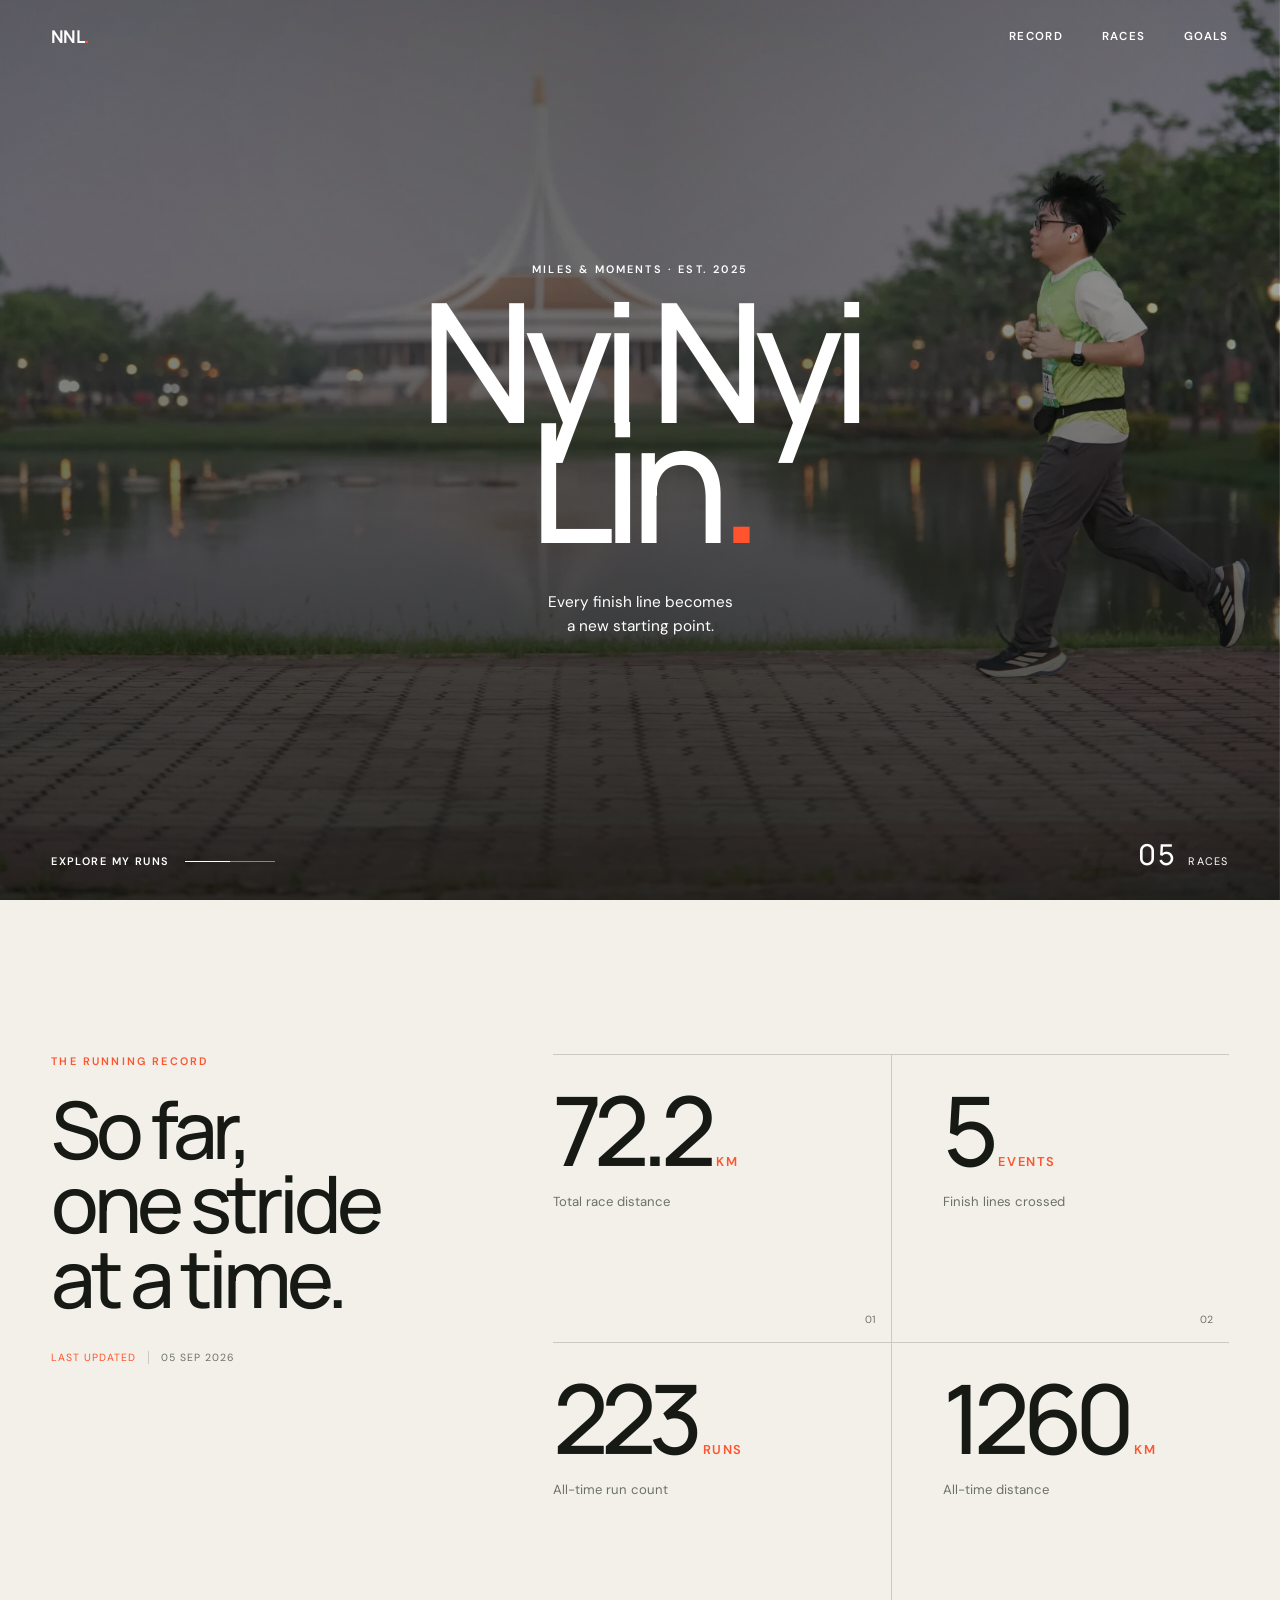
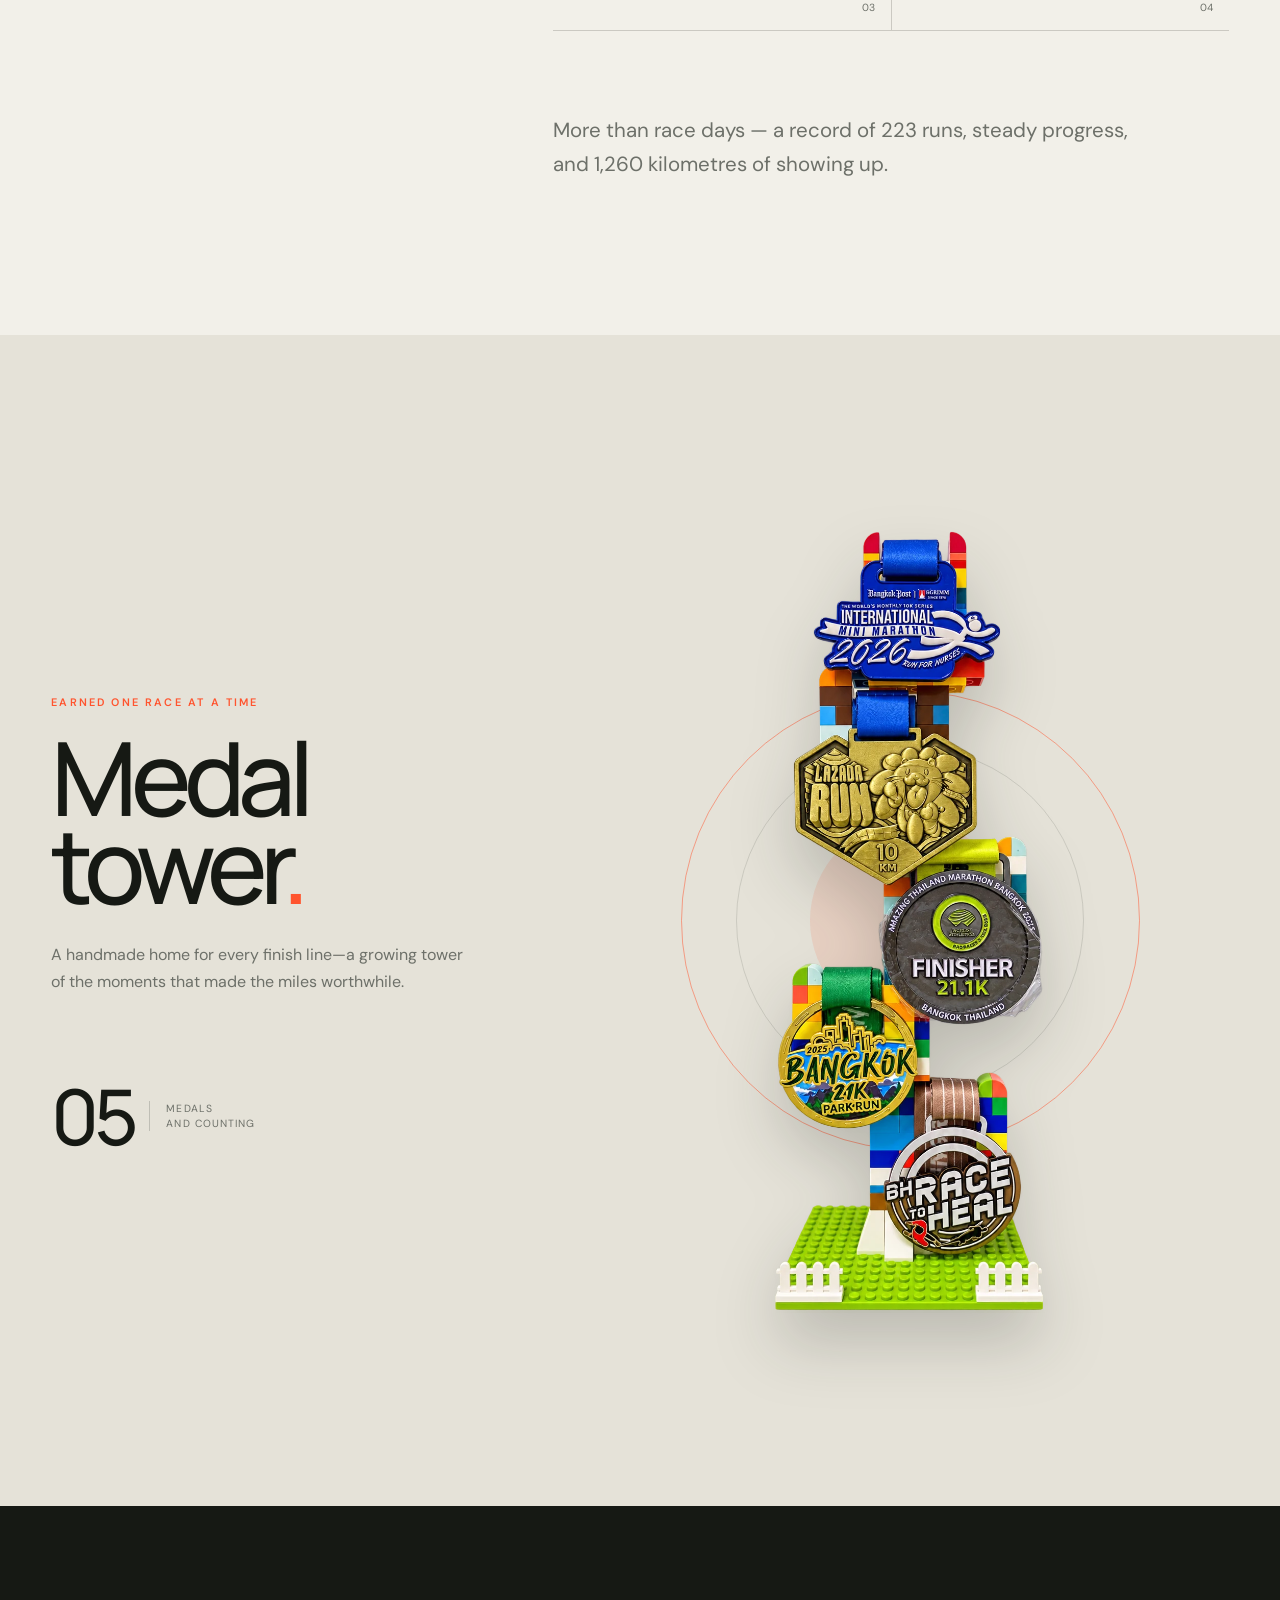
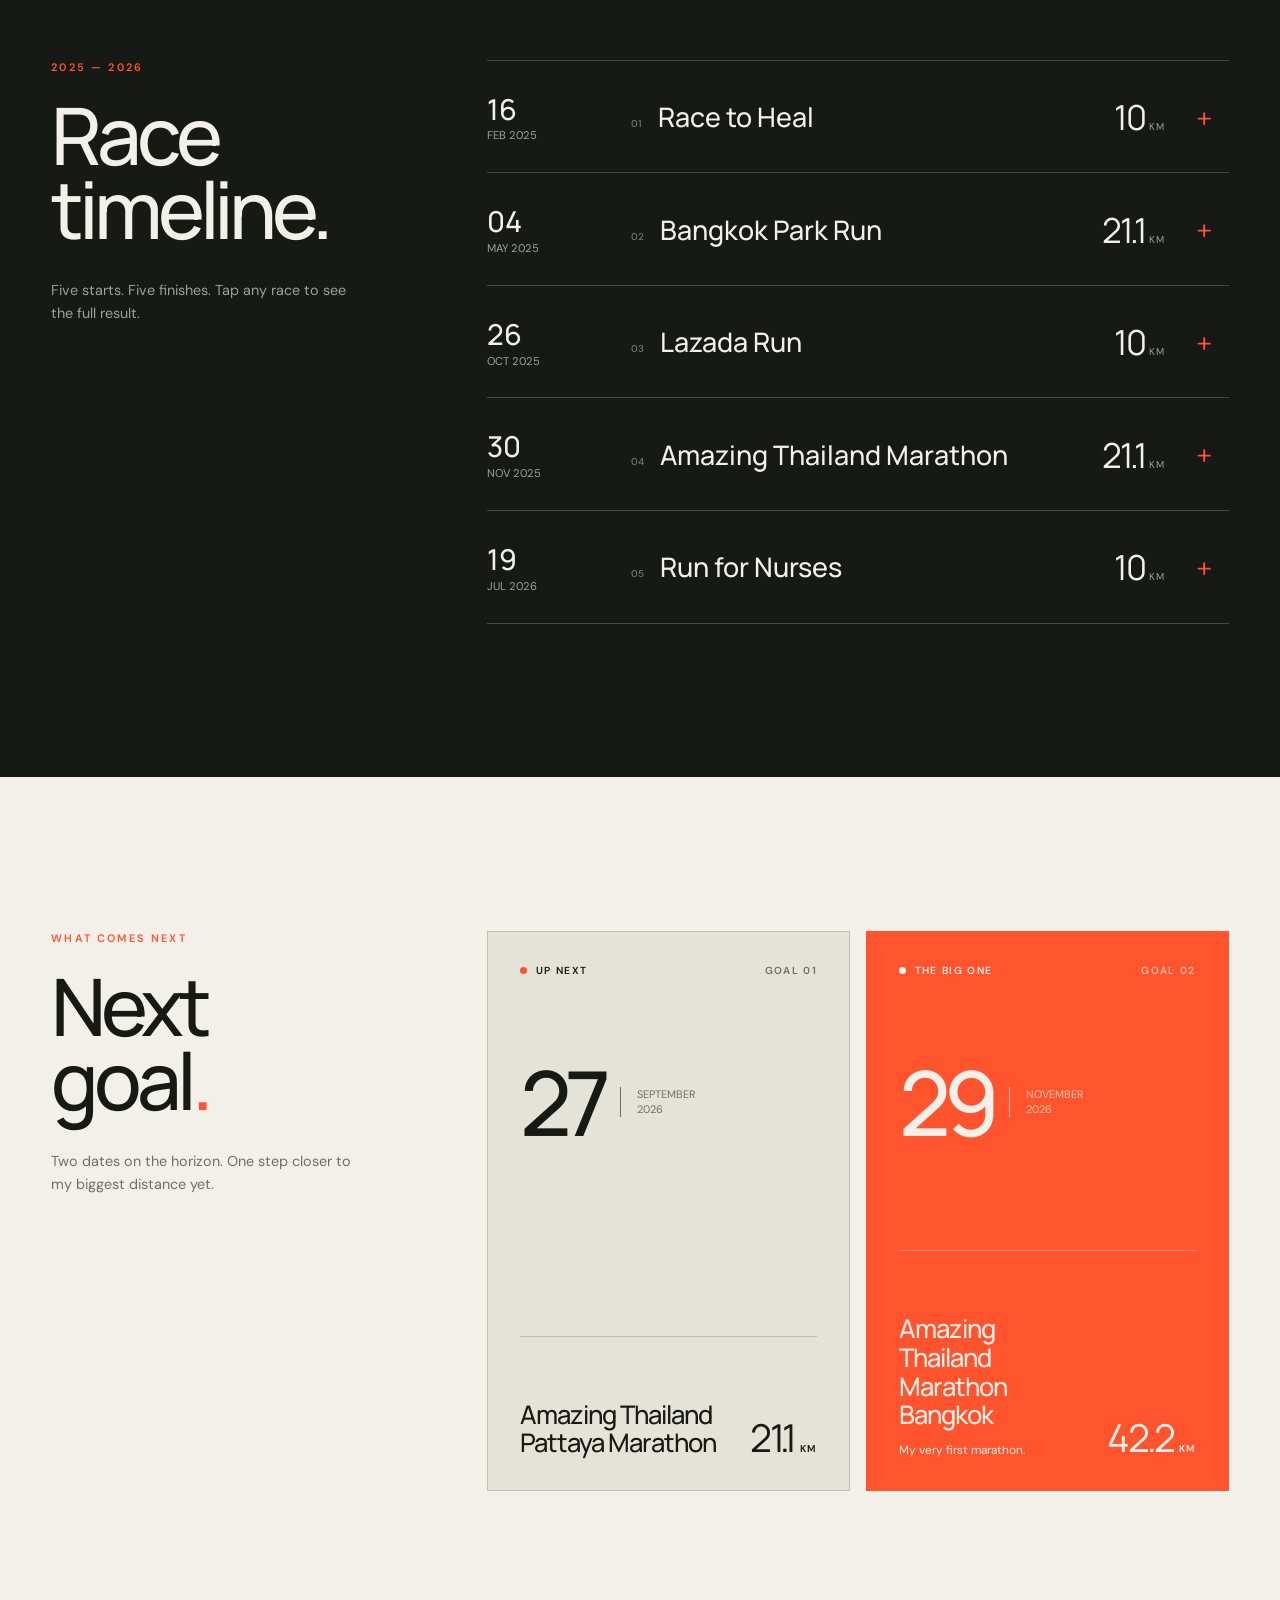
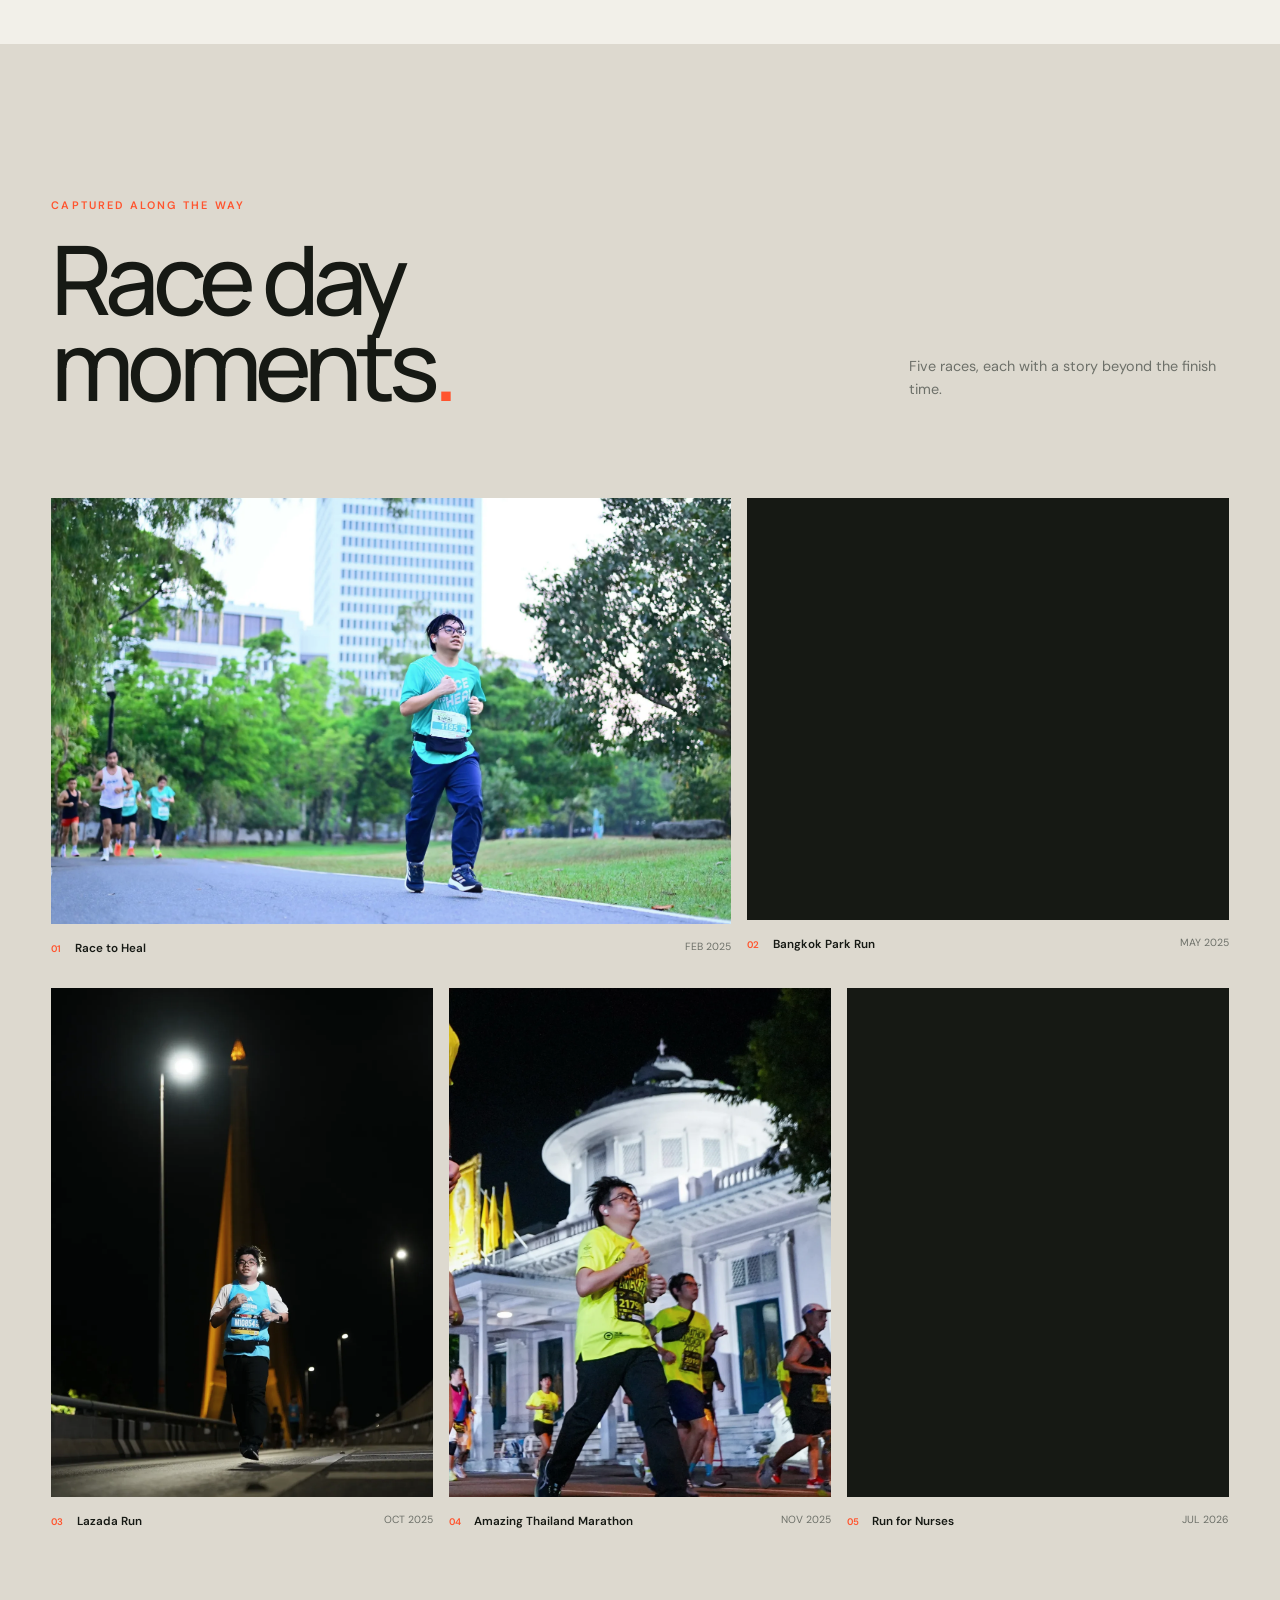
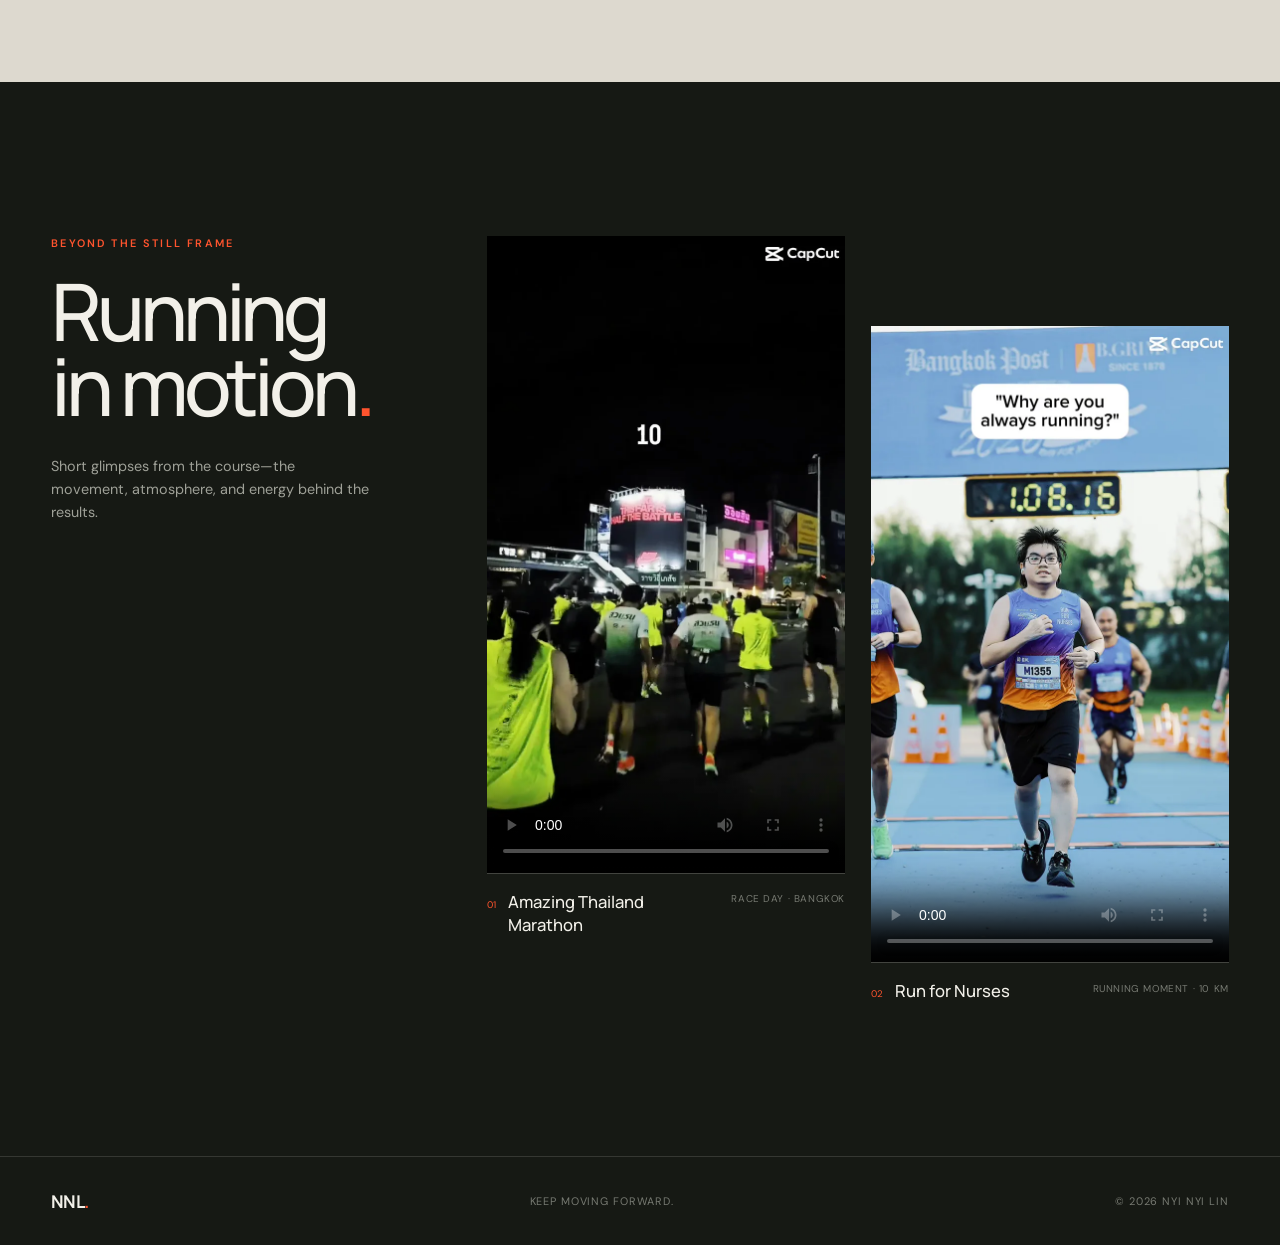
==== commit 82e24ee9: "Add atm and run for nurses detail page" ====
--- a/index.html
+++ b/index.html
@@ -143,9 +143,13 @@
             <span class="race-distance">21.1<small>km</small></span>
             <span class="race-action" aria-hidden="true">+</span>
           </button>
-          <div class="race-details" id="race-thailand" hidden>
-            <div class="result"><span>Finish time</span><strong>2:45:00</strong></div>
-            <div class="result"><span>Average pace</span><strong>7:49 / km</strong></div>
+          <div class="race-details race-details--with-link" id="race-thailand" hidden>
+            <div class="result"><span>Finish time</span><strong>2:51:07</strong></div>
+            <div class="result"><span>Average pace</span><strong>8:06 / km</strong></div>
+            <a class="race-detail-link" href="races/amazing-thailand-marathon/index.html">
+              <span>View race detail</span>
+              <strong aria-hidden="true">›</strong>
+            </a>
           </div>
         </article>
         <article class="race-card reveal">
@@ -155,9 +159,13 @@
             <span class="race-distance">10<small>km</small></span>
             <span class="race-action" aria-hidden="true">+</span>
           </button>
-          <div class="race-details" id="race-nurses" hidden>
-            <div class="result"><span>Finish time</span><strong>1:07:00</strong></div>
-            <div class="result"><span>Average pace</span><strong>6:50 / km</strong></div>
+          <div class="race-details race-details--with-link" id="race-nurses" hidden>
+            <div class="result"><span>Finish time</span><strong>1:07:19</strong></div>
+            <div class="result"><span>Average pace</span><strong>6:44 / km</strong></div>
+            <a class="race-detail-link" href="races/run-for-nurses/index.html">
+              <span>View race detail</span>
+              <strong aria-hidden="true">›</strong>
+            </a>
           </div>
         </article>
       </div>
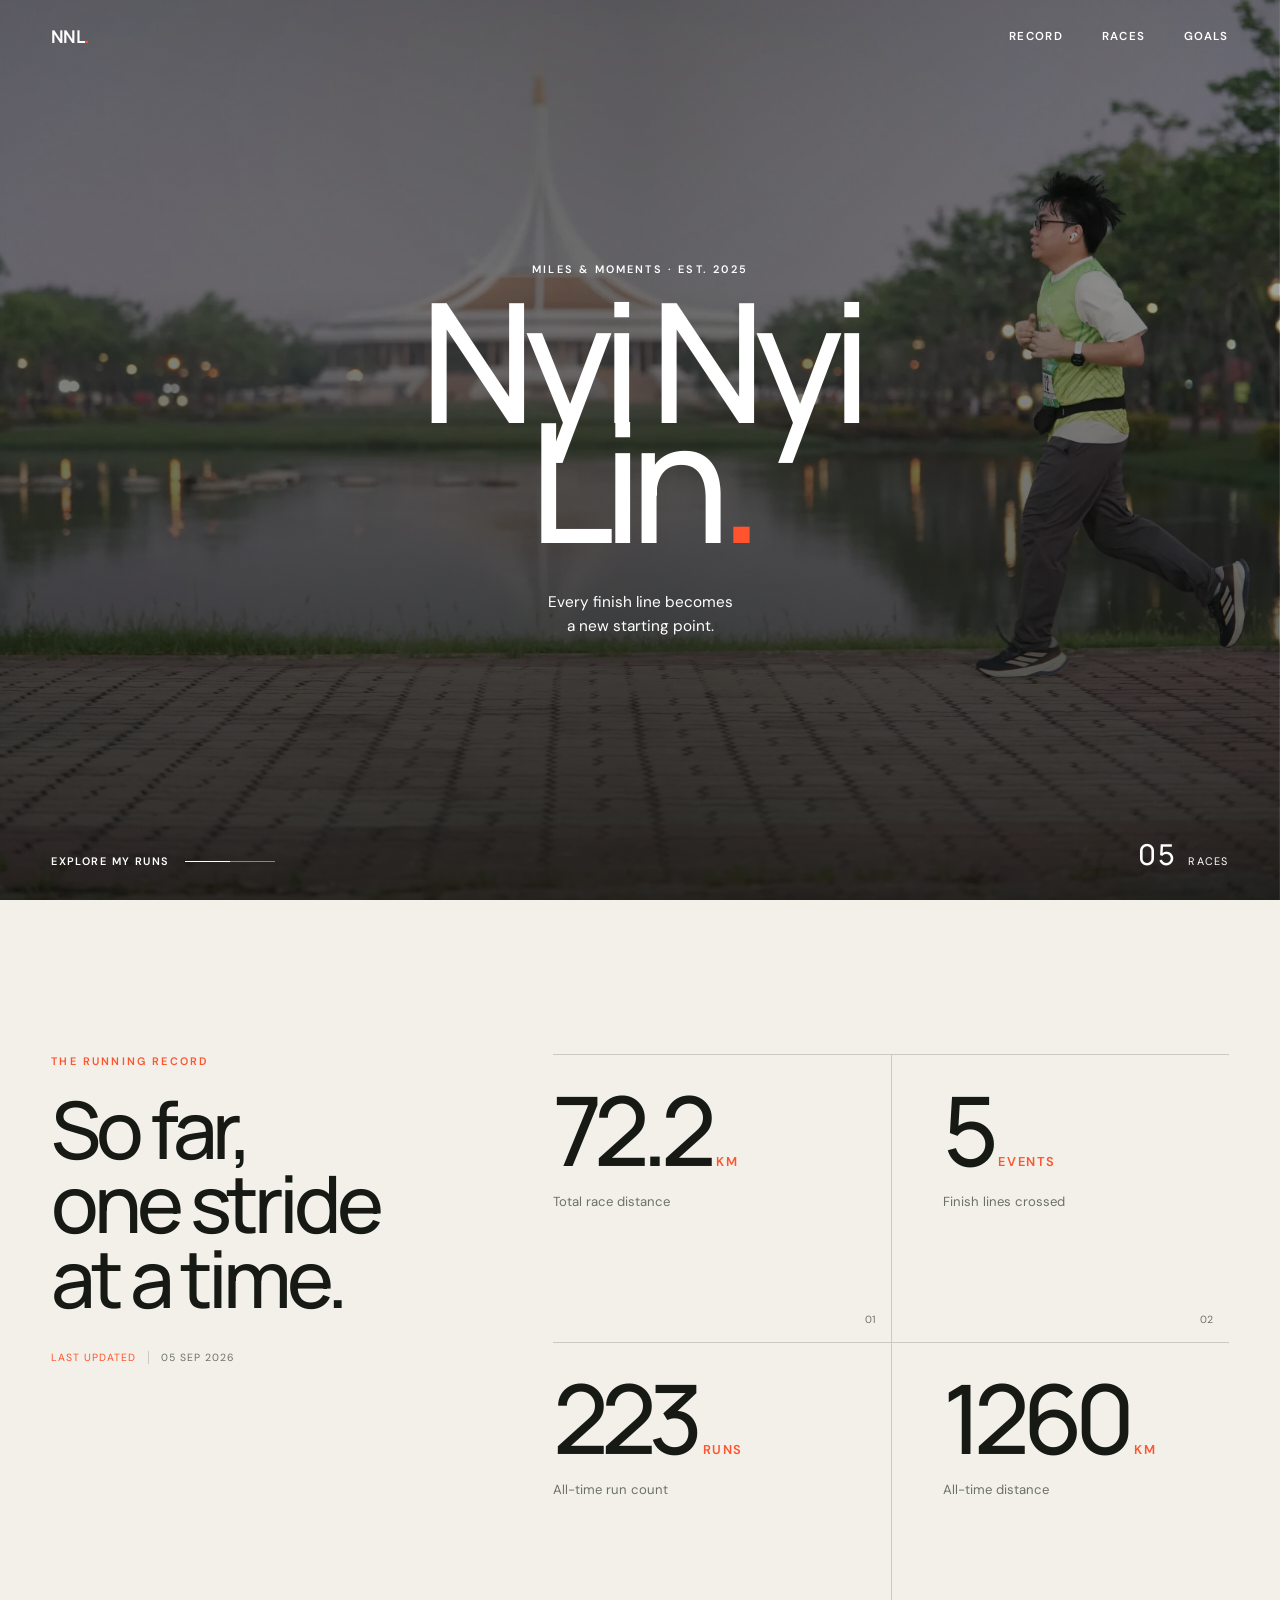
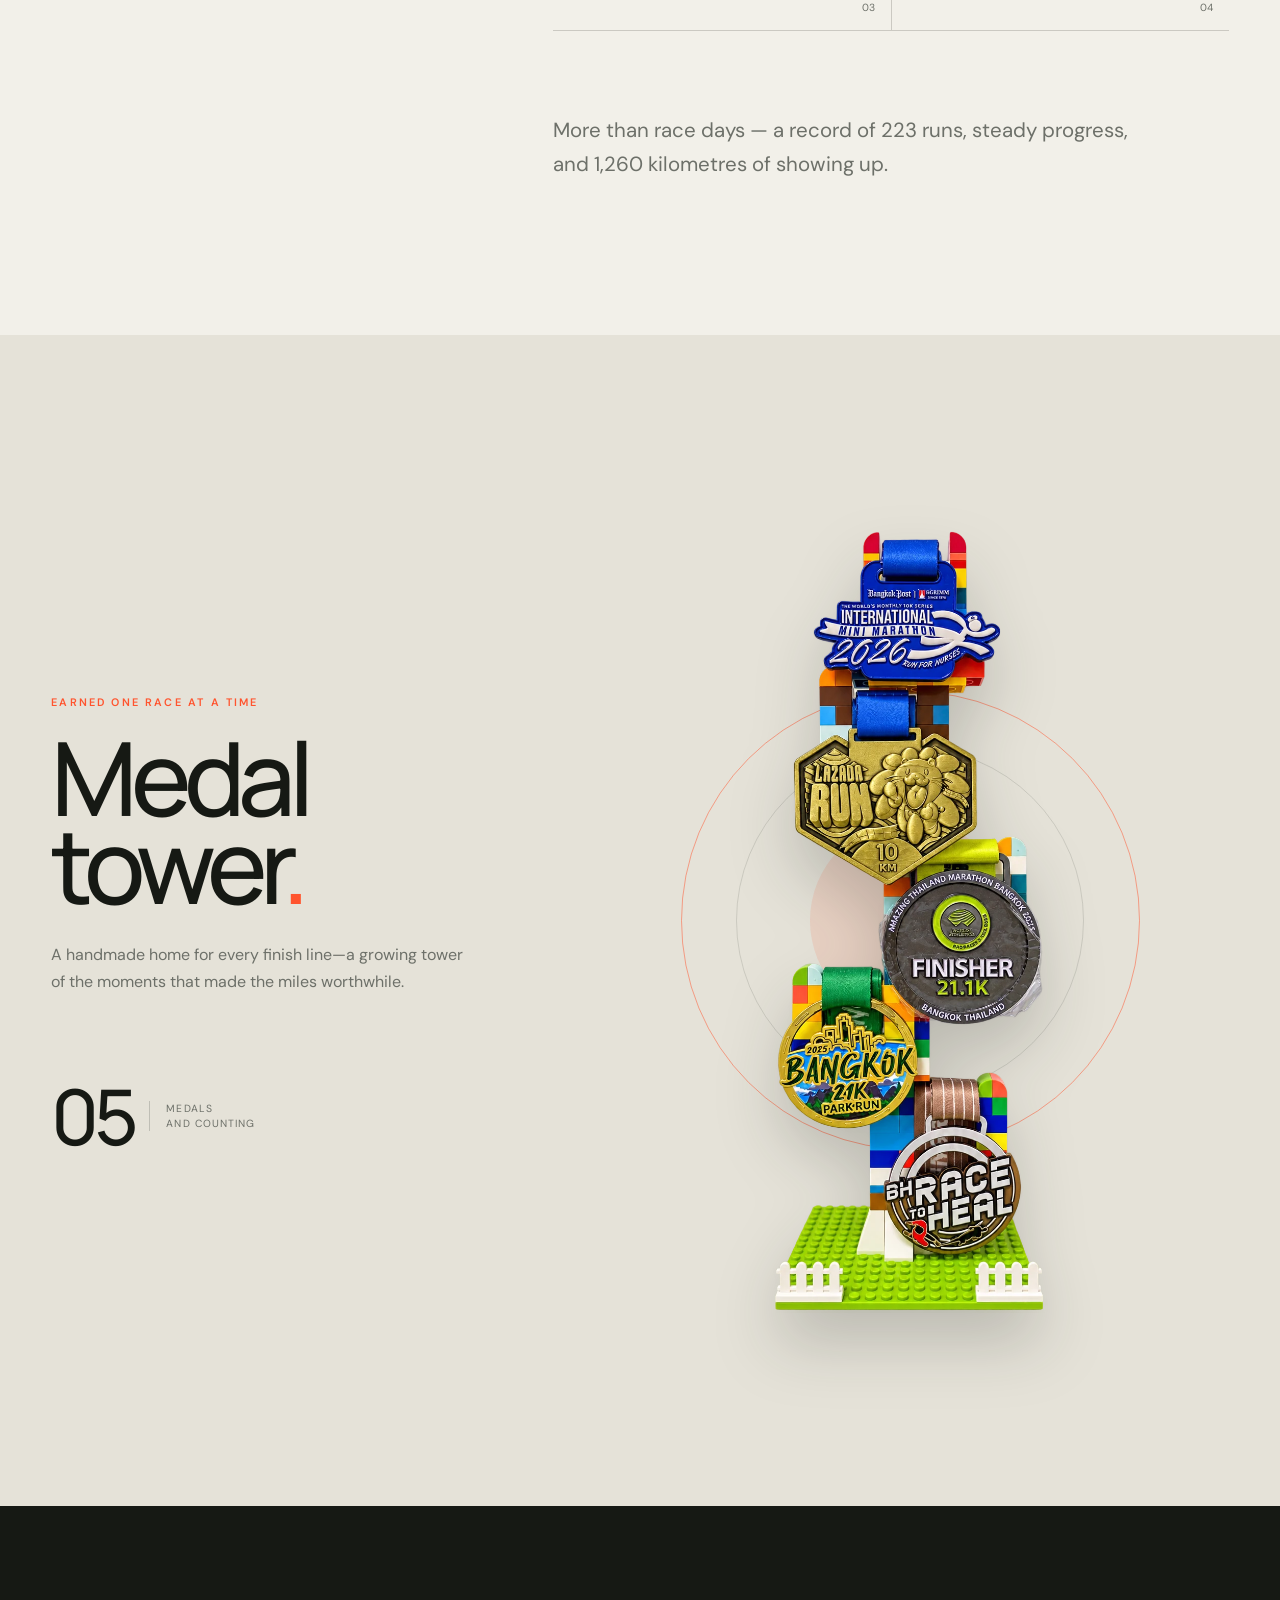
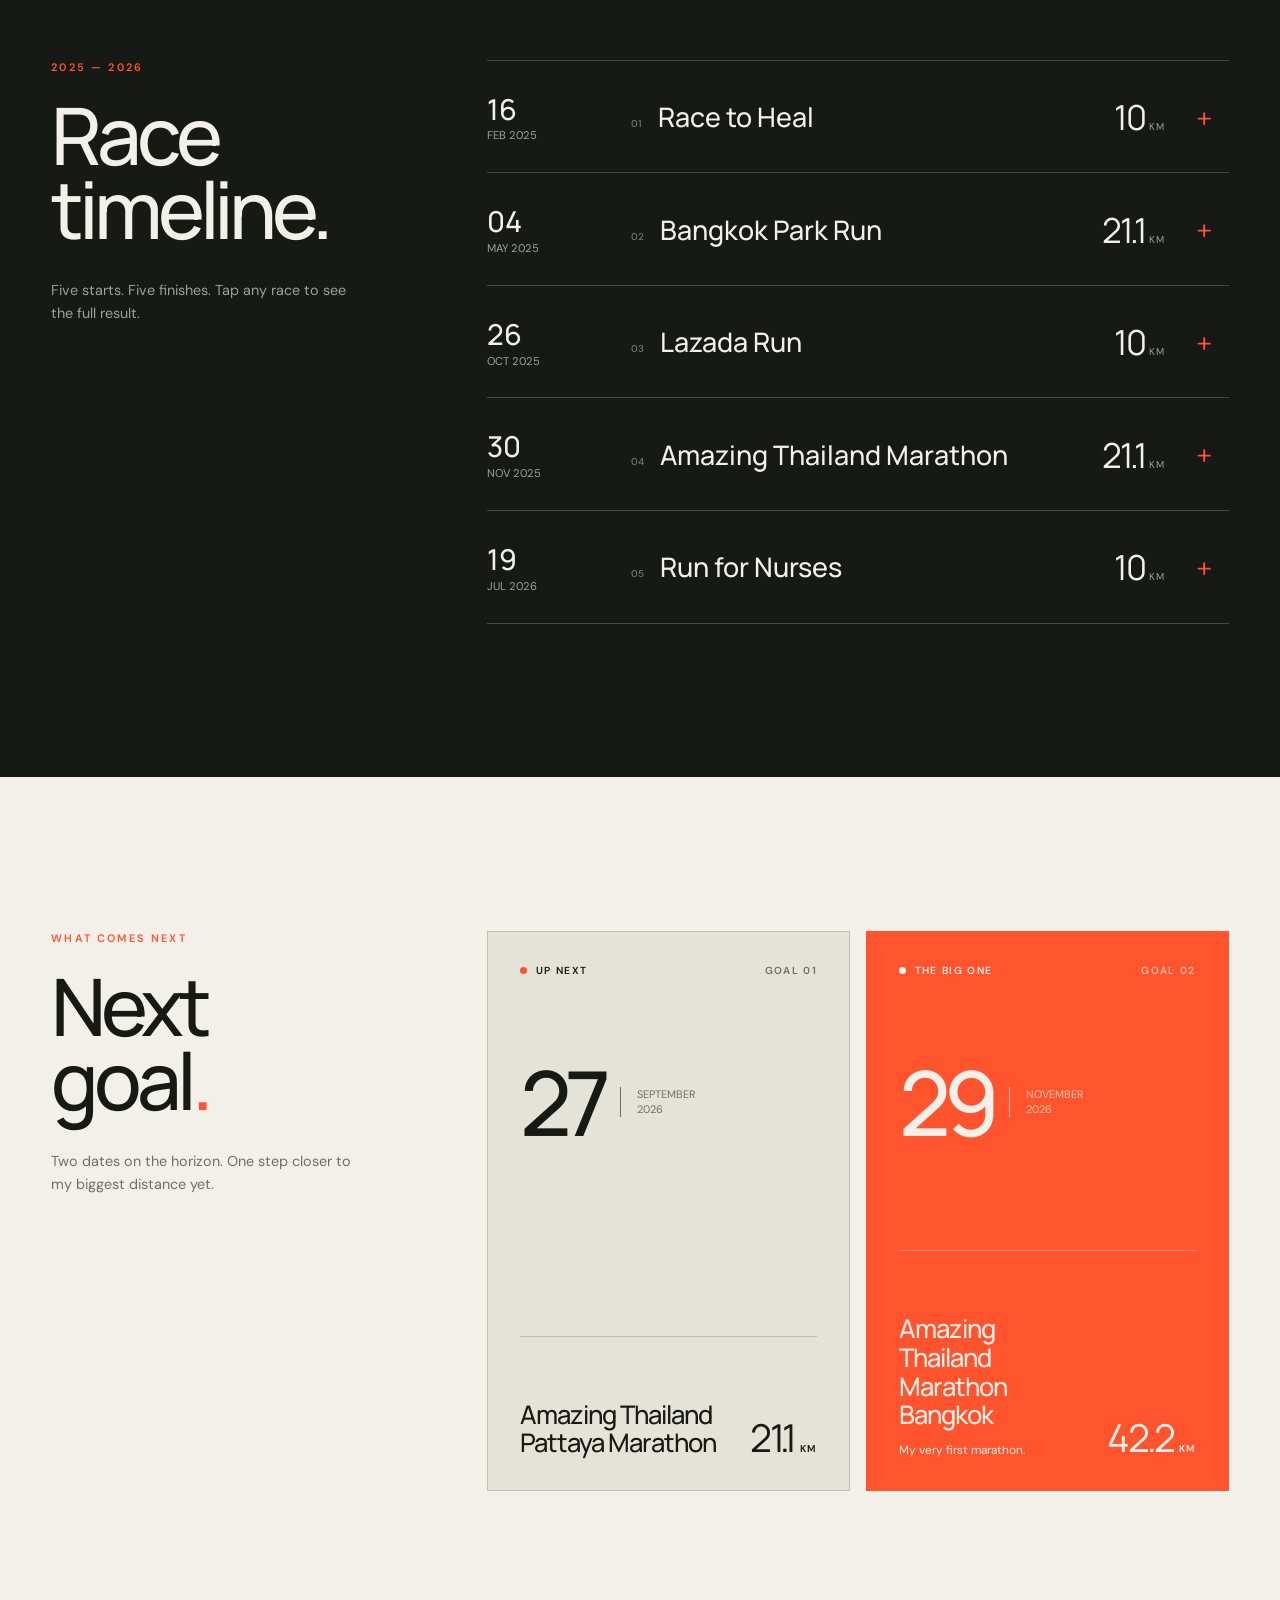
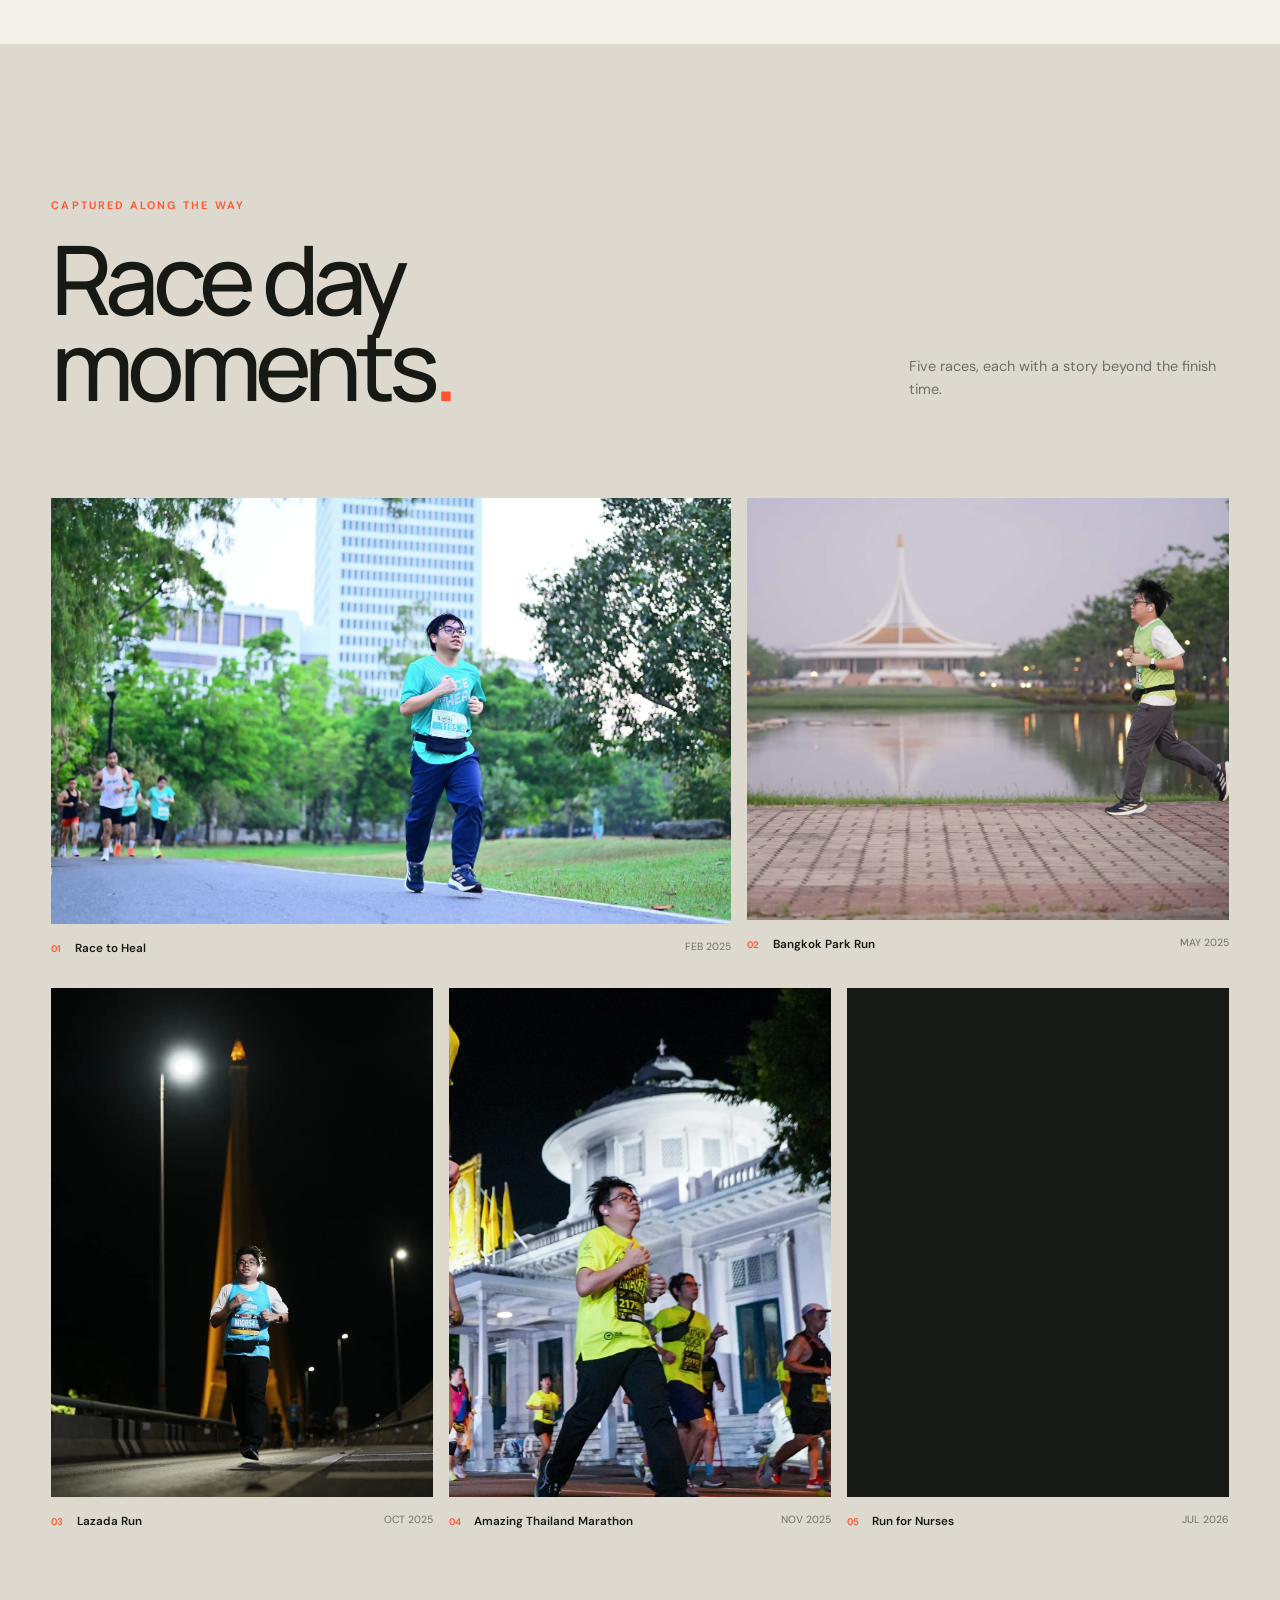
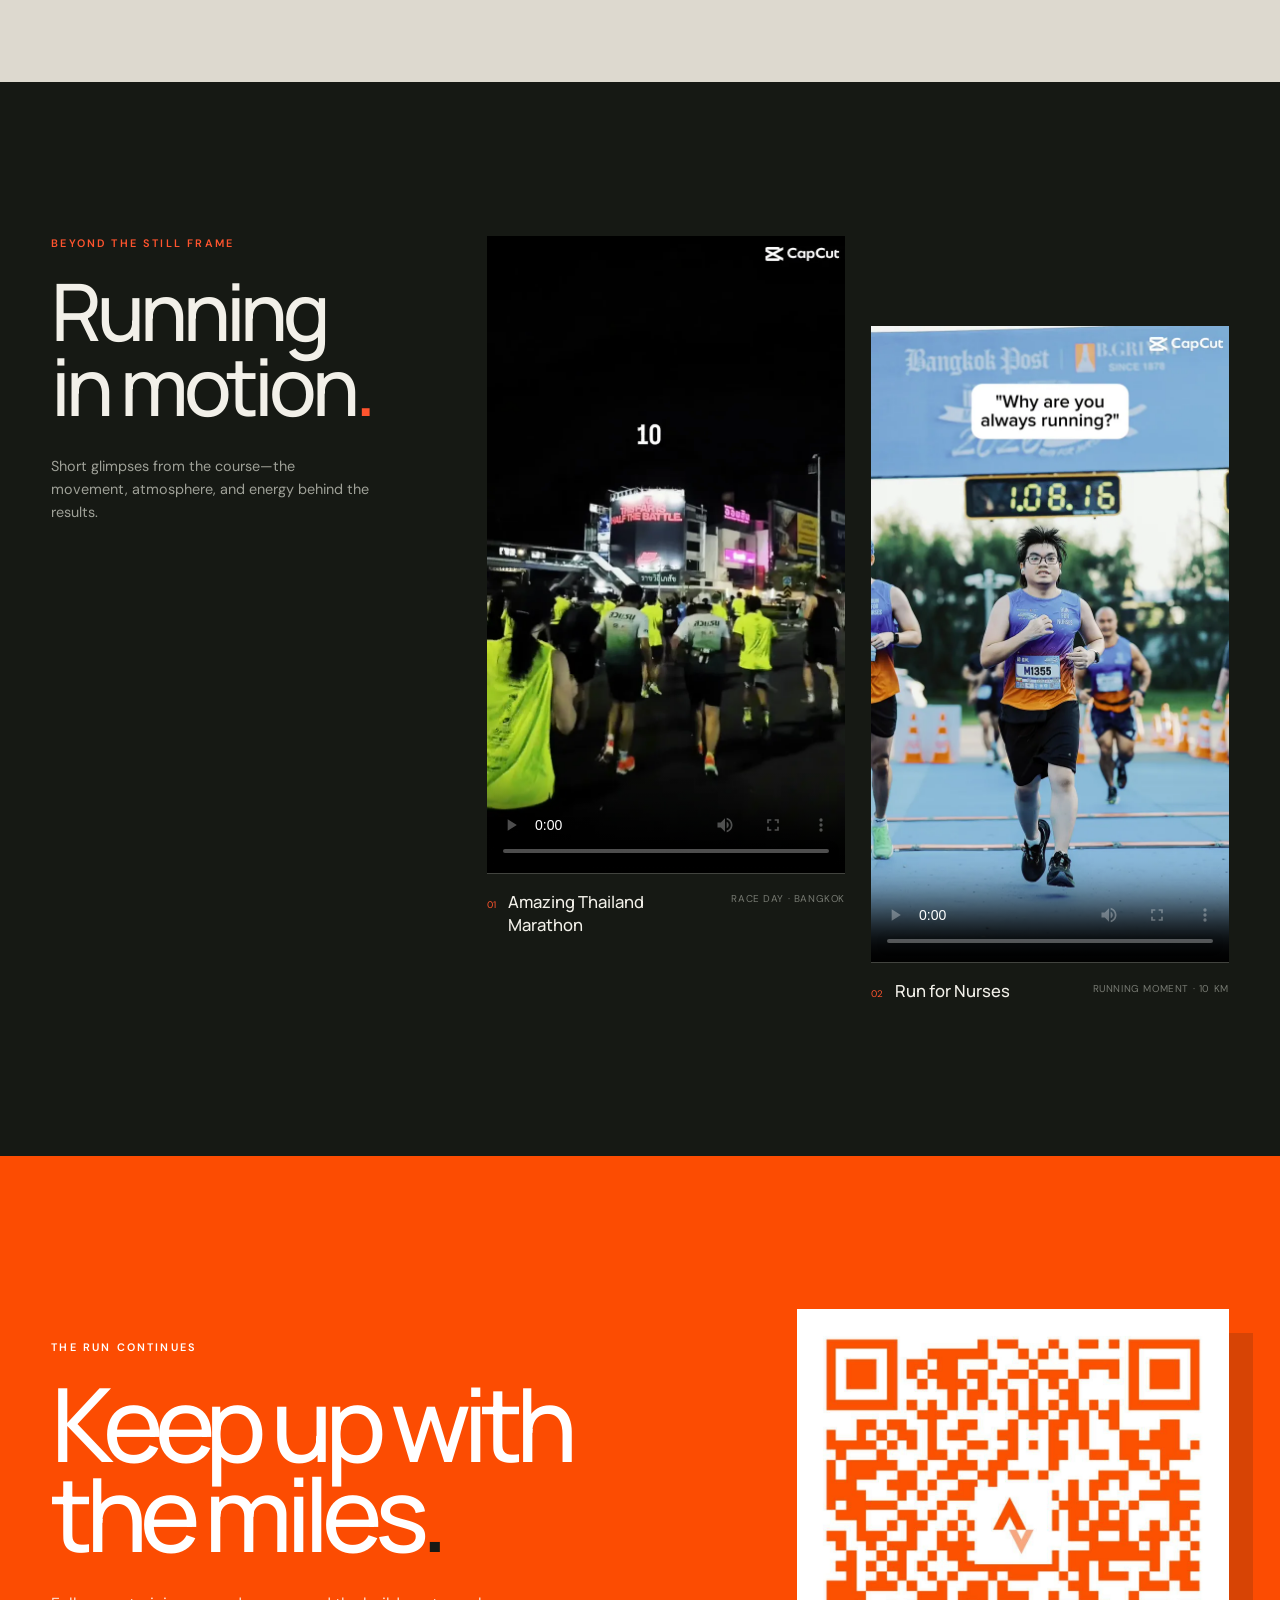
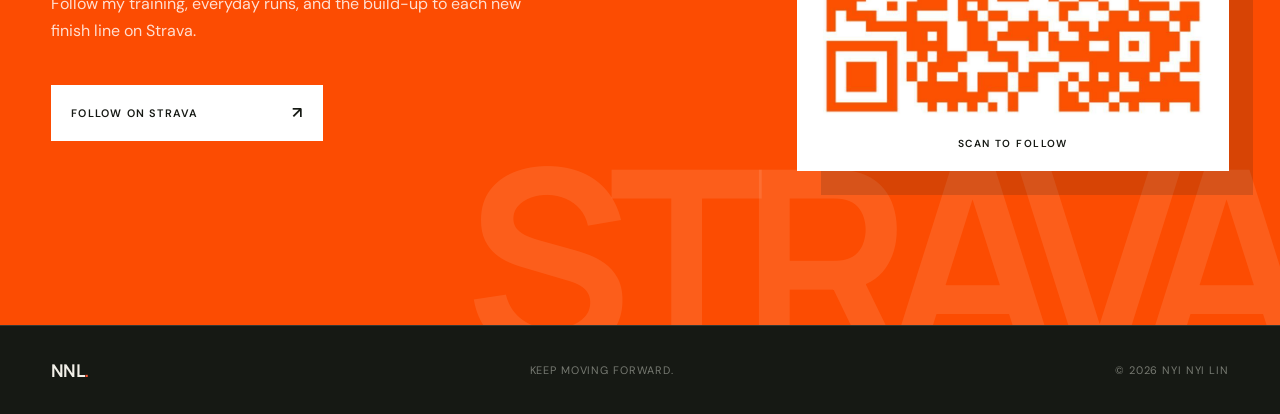
==== commit e12756d4: "Add follow me on strava section" ====
--- a/index.html
+++ b/index.html
@@ -296,6 +296,22 @@
         </article>
       </div>
     </section>
+
+    <section class="strava-section section" id="strava" aria-labelledby="strava-title">
+      <div class="strava-copy reveal">
+        <p class="strava-kicker">The run continues</p>
+        <h2 id="strava-title">Keep up with<br>the miles<span>.</span></h2>
+        <p>Follow my training, everyday runs, and the build-up to each new finish line on Strava.</p>
+        <a class="strava-button" href="https://strava.app.link/ukXuwzcBb6b" target="_blank" rel="noopener noreferrer">
+          Follow on Strava <span aria-hidden="true">↗</span>
+        </a>
+      </div>
+      <a class="strava-qr reveal" href="https://strava.app.link/ukXuwzcBb6b" target="_blank" rel="noopener noreferrer" aria-label="Follow Nyi Nyi Lin on Strava">
+        <img src="assets/images/strava/follow-qr.webp" alt="QR code to follow Nyi Nyi Lin on Strava" loading="lazy" decoding="async">
+        <span>Scan to follow</span>
+      </a>
+      <p class="strava-word" aria-hidden="true">STRAVA</p>
+    </section>
   </main>
 
   <footer class="site-footer">
--- a/assets/css/styles.css
+++ b/assets/css/styles.css
@@ -143,6 +143,20 @@
 .motion-caption span { color:var(--accent); font-size:.6rem; }
 .motion-caption h3 { margin:0; font-family:"Manrope",sans-serif; font-size:clamp(.9rem,1.3vw,1.1rem); font-weight:500; }
 .motion-caption p { flex:none; margin:.15rem 0 0; color:#777a72; font-size:.62rem; letter-spacing:.06em; text-transform:uppercase; }
+.strava-section { position:relative; display:grid; grid-template-columns:1fr minmax(18rem,.72fr); gap:clamp(3rem,10vw,11rem); align-items:center; overflow:hidden; color:#fff; background:#fc4c02; }
+.strava-copy { position:relative; z-index:1; }
+.strava-kicker { margin:0 0 1.5rem; font-size:.68rem; font-weight:600; letter-spacing:.2em; text-transform:uppercase; }
+.strava-copy h2 { margin:0; font-family:"Manrope",sans-serif; font-size:clamp(3.7rem,8vw,8.2rem); font-weight:500; letter-spacing:-.075em; line-height:.88; }
+.strava-copy h2 span { color:var(--ink); }
+.strava-copy>p:not(.strava-kicker) { max-width:30rem; margin:2rem 0 2.5rem; color:rgba(255,255,255,.82); font-size:clamp(.92rem,1.25vw,1.08rem); line-height:1.7; }
+.strava-button { display:inline-flex; align-items:center; justify-content:space-between; gap:2.5rem; min-width:min(100%,17rem); padding:1.1rem 1.25rem; color:var(--ink); background:#fff; font-size:.68rem; font-weight:600; letter-spacing:.11em; text-decoration:none; text-transform:uppercase; }
+.strava-button span { font-size:1rem; transition:transform 180ms ease; }
+.strava-button:hover span,.strava-button:focus-visible span { transform:translate(.18rem,-.18rem); }
+.strava-button:focus-visible,.strava-qr:focus-visible { outline:2px solid var(--ink); outline-offset:5px; }
+.strava-qr { position:relative; z-index:1; justify-self:end; display:block; width:min(100%,27rem); padding:clamp(.75rem,1.5vw,1.25rem); color:var(--ink); background:#fff; text-decoration:none; box-shadow:1.5rem 1.5rem 0 rgba(22,25,20,.16); }
+.strava-qr img { display:block; width:100%; height:auto; }
+.strava-qr>span { display:block; padding:.9rem .25rem .15rem; font-size:.64rem; font-weight:600; letter-spacing:.14em; text-align:center; text-transform:uppercase; }
+.strava-word { position:absolute; right:-.04em; bottom:-.23em; margin:0; color:rgba(255,255,255,.1); font-family:"Manrope",sans-serif; font-size:clamp(7rem,20vw,20rem); font-weight:700; letter-spacing:-.09em; line-height:1; }
 .site-footer { display:flex; align-items:center; justify-content:space-between; padding:2rem var(--page-pad); color:var(--paper); background:var(--ink); border-top:1px solid rgba(242,240,233,.14); }
 .site-footer p { margin:0; color:#777a72; font-size:.68rem; letter-spacing:.08em; text-transform:uppercase; }
 .reveal { opacity:0; transform:translateY(1.5rem); transition:opacity 650ms ease,transform 650ms cubic-bezier(.2,.7,.2,1); }
@@ -156,7 +170,7 @@
   .hero h1 { font-size:clamp(4.6rem,24vw,7.2rem); line-height:.78; }
   .hero-intro { font-size:.78rem; }
   .hero-count { display:none; }
-  .summary,.medal-section,.timeline-section,.goals-section,.motion-section { grid-template-columns:1fr; }
+  .summary,.medal-section,.timeline-section,.goals-section,.motion-section,.strava-section { grid-template-columns:1fr; }
   .summary { gap:3.75rem; }
   .stat { min-height:13rem; padding-top:1.5rem; }
   .summary-note { grid-column:1; margin-top:-1.5rem; }
@@ -174,6 +188,7 @@
   .goal-card { min-height:30rem; }
   .moments-heading { align-items:flex-start; flex-direction:column; }
   .motion-heading { position:static; }
+  .strava-qr { justify-self:start; width:min(78vw,24rem); }
   .site-footer p:nth-of-type(1) { display:none; }
 }
 
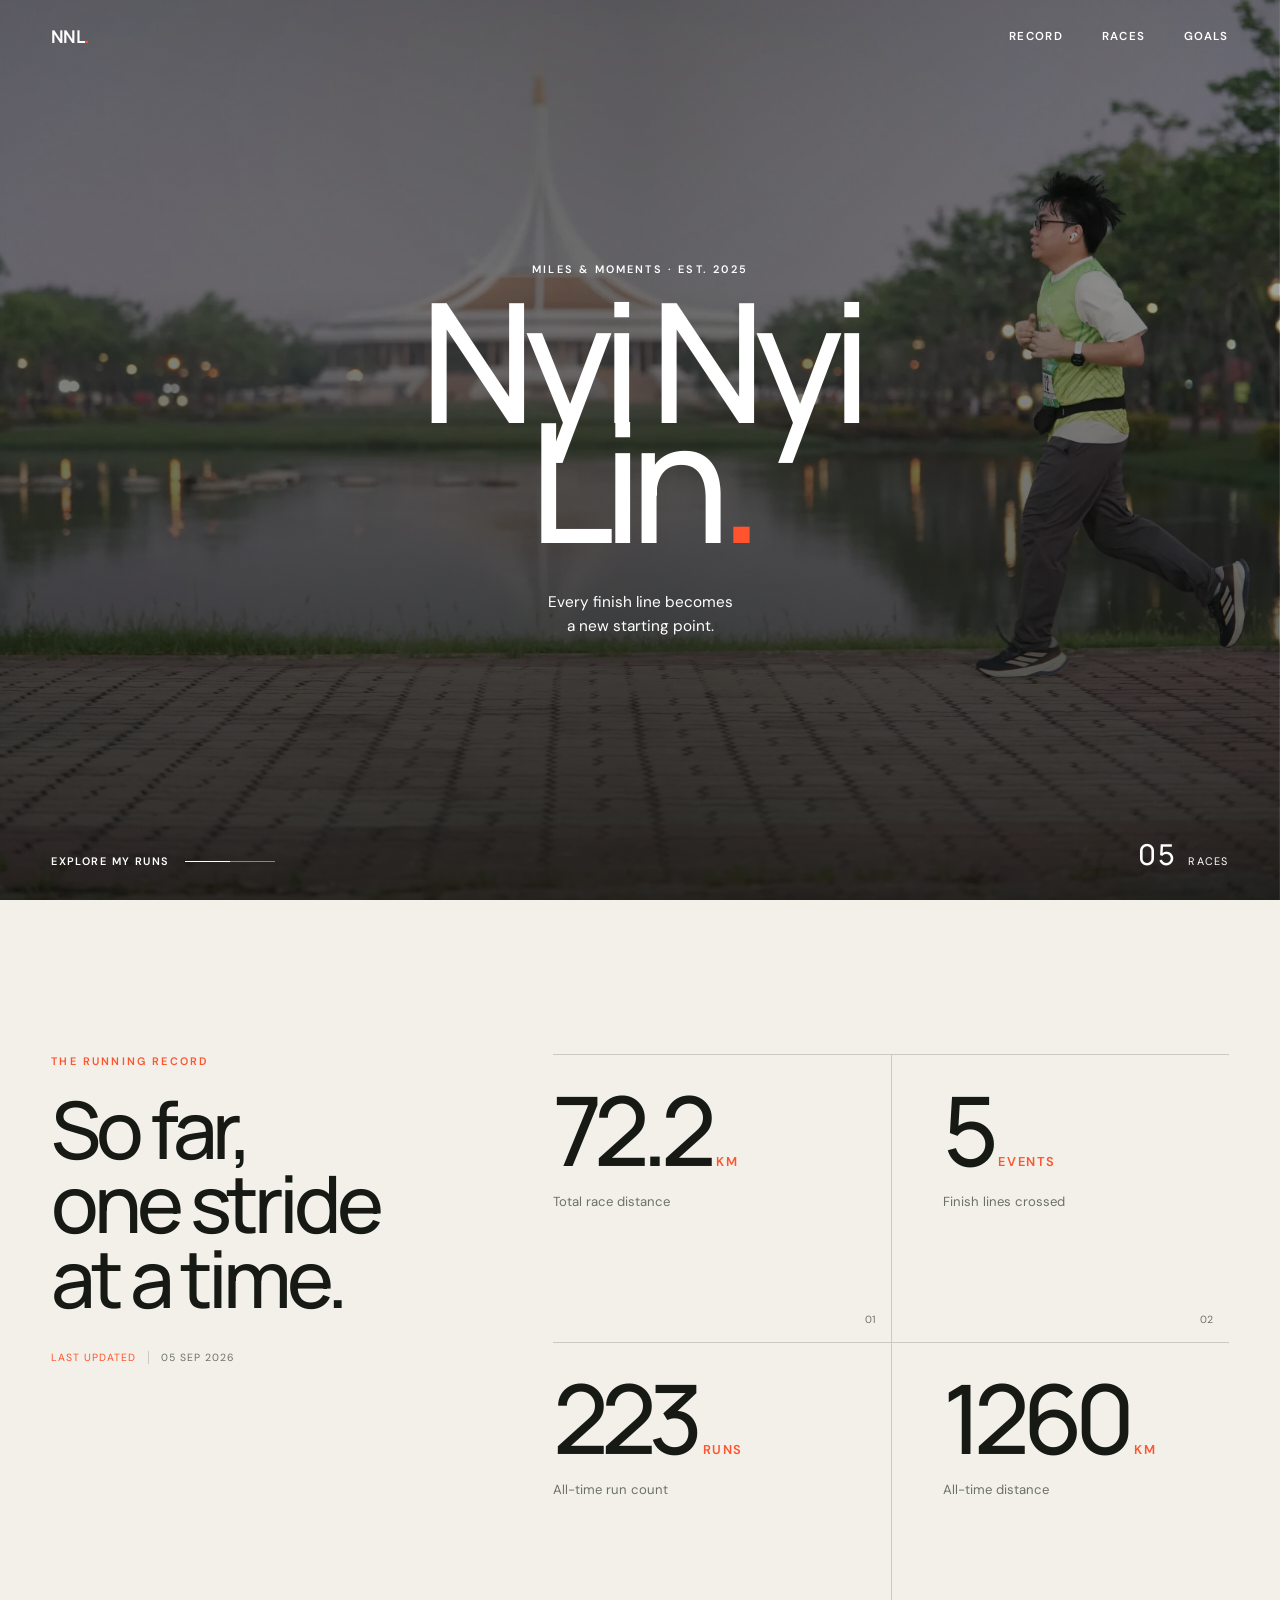
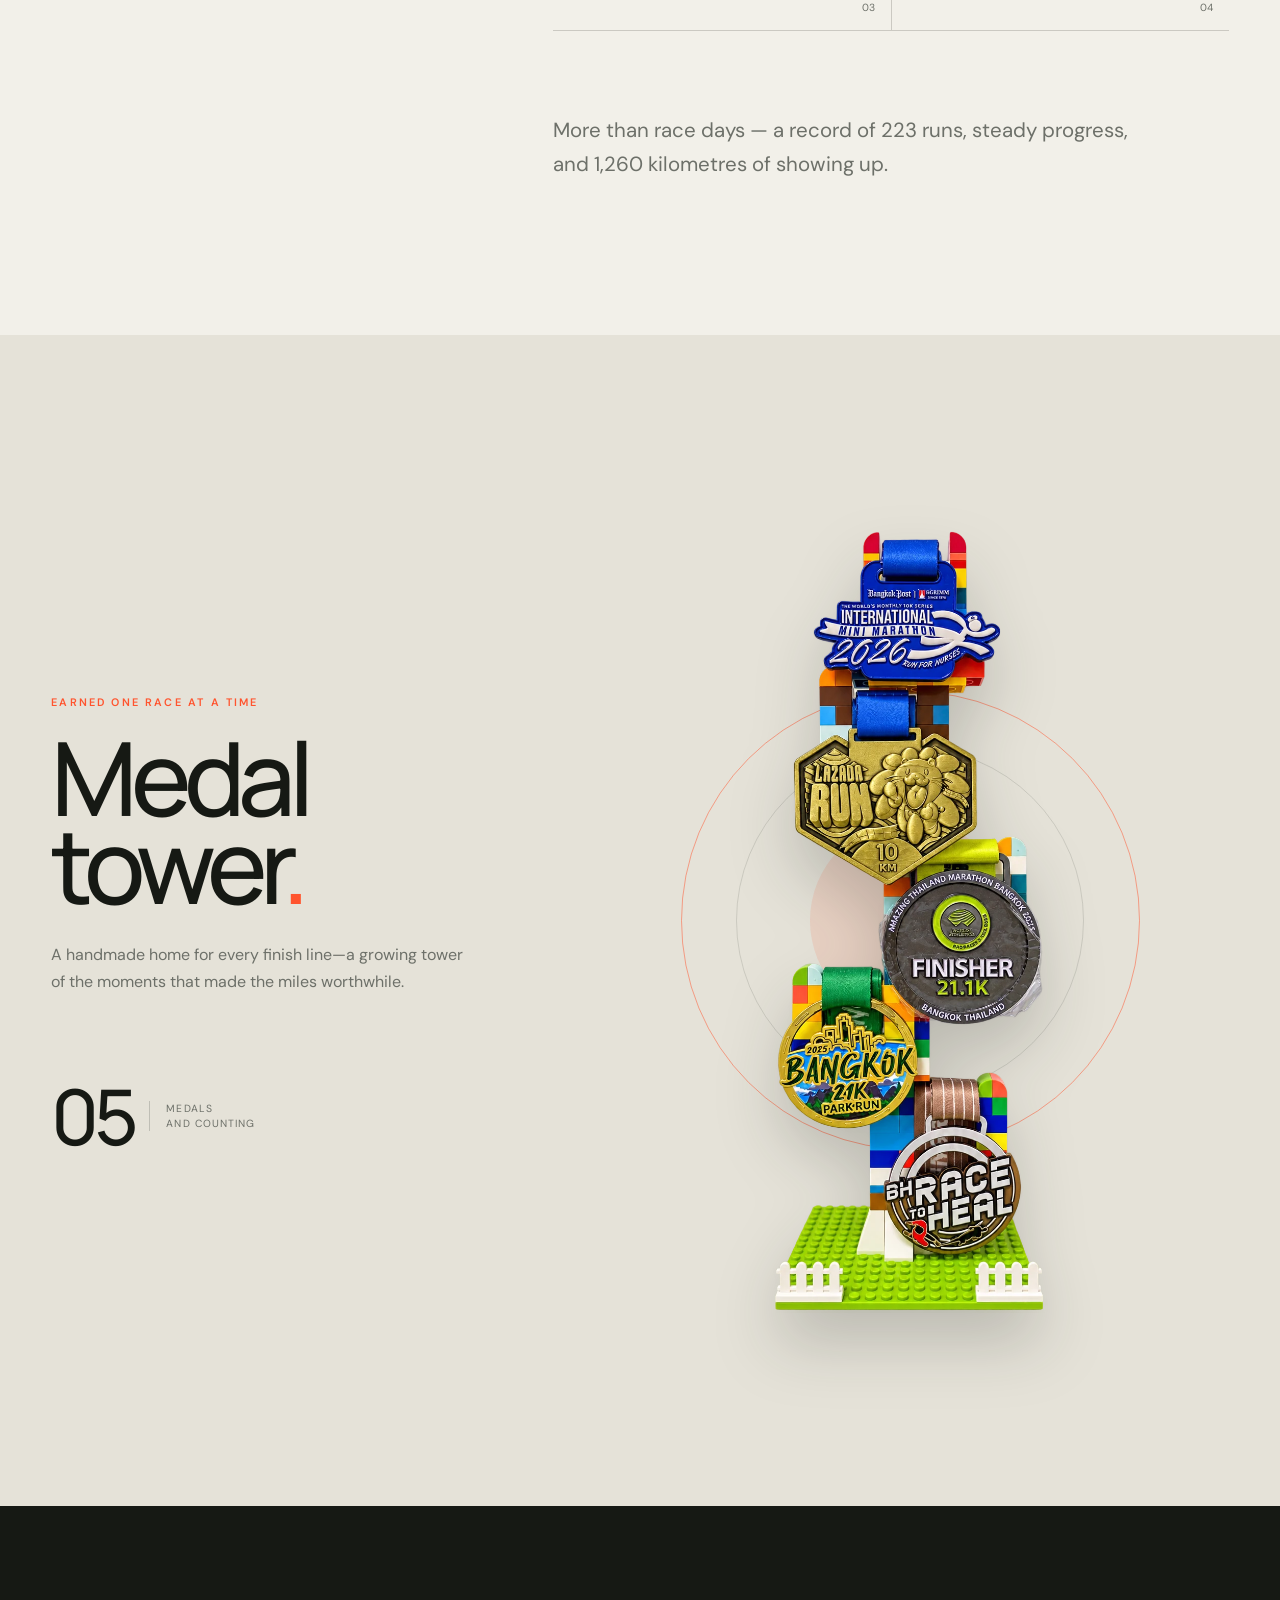
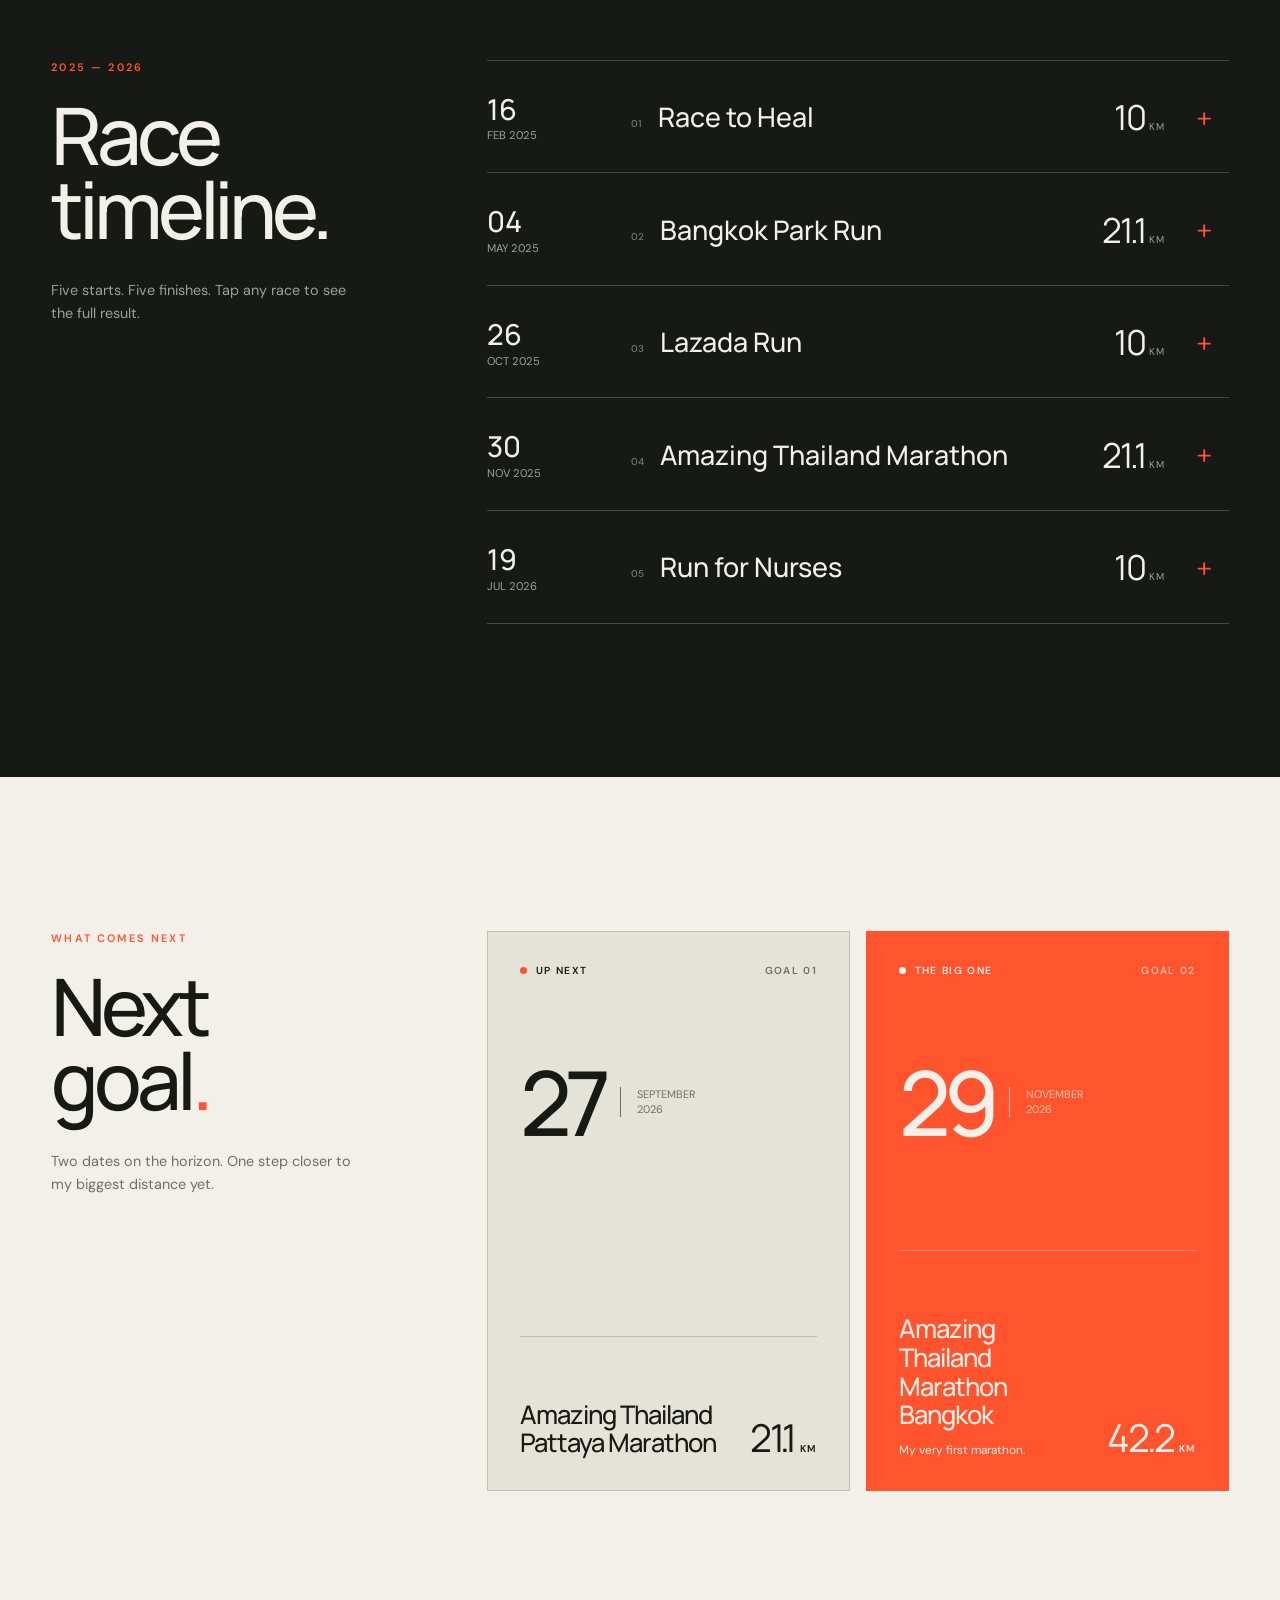
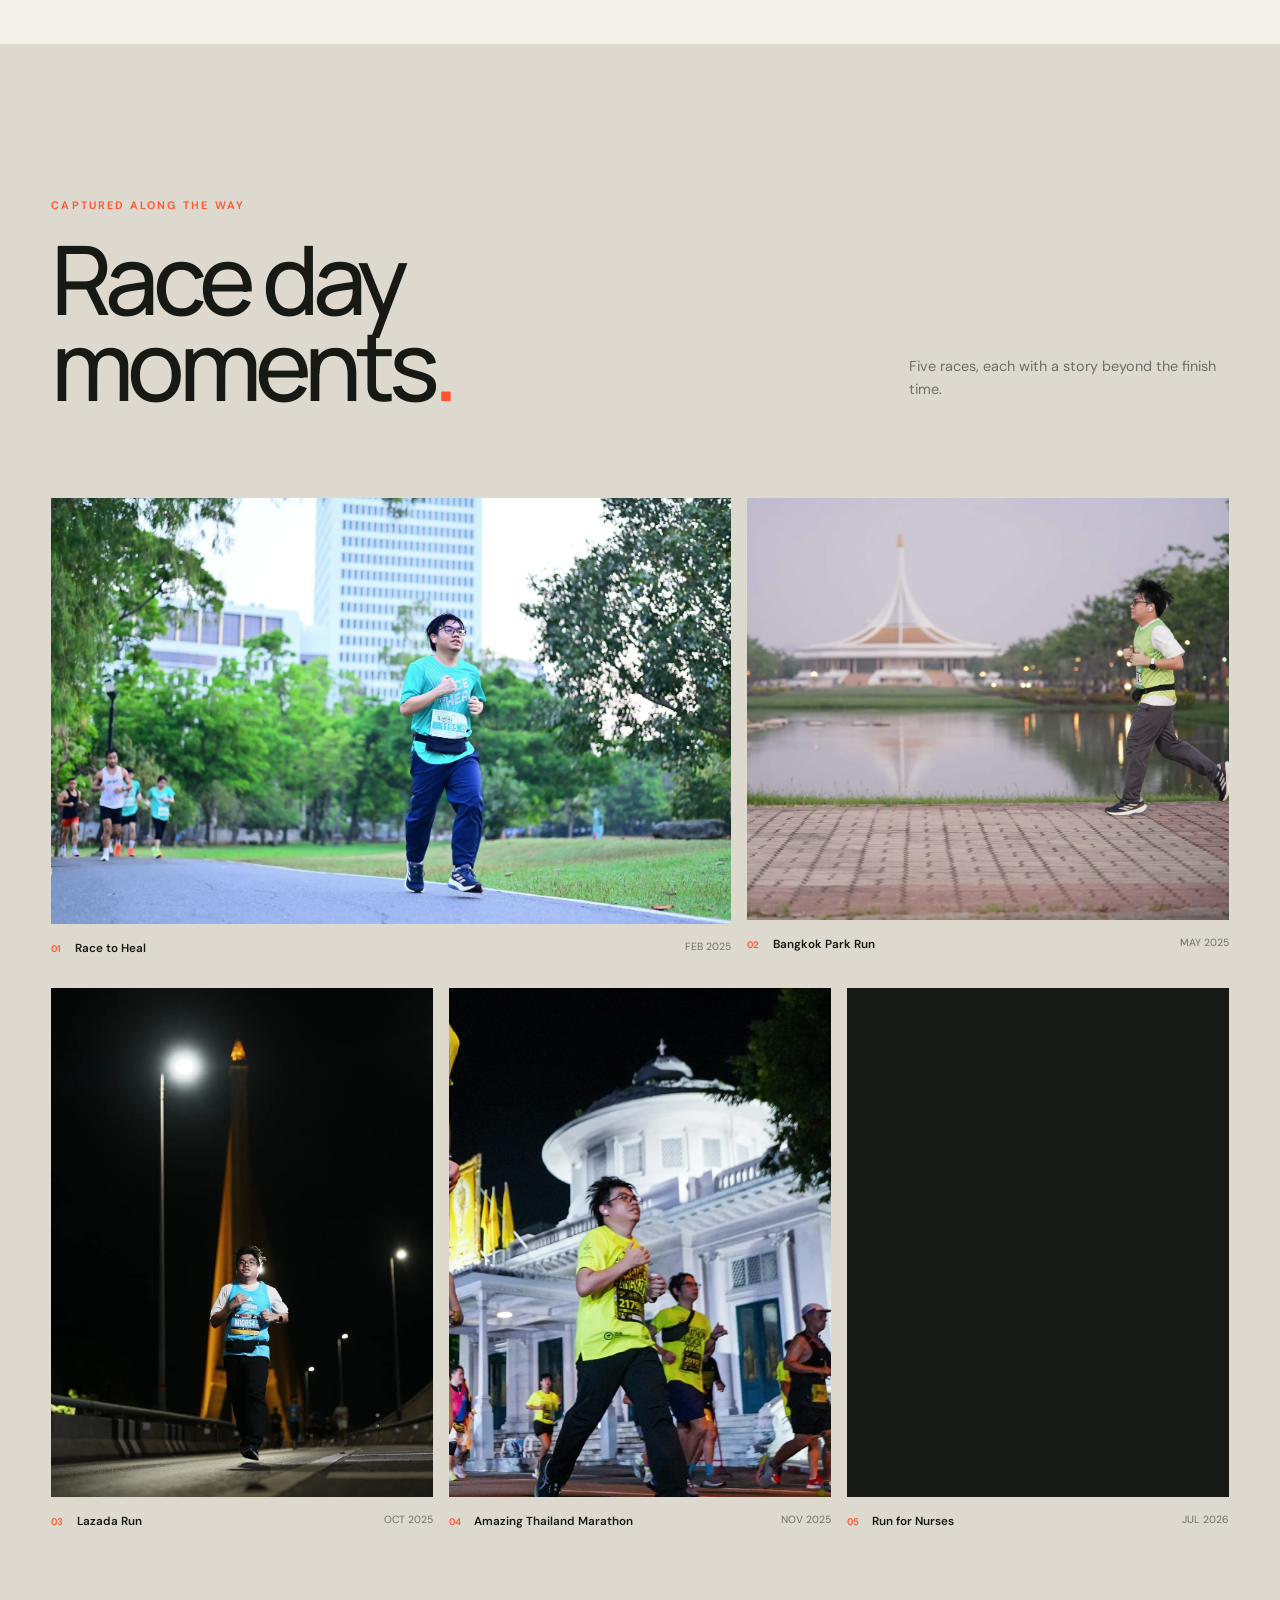
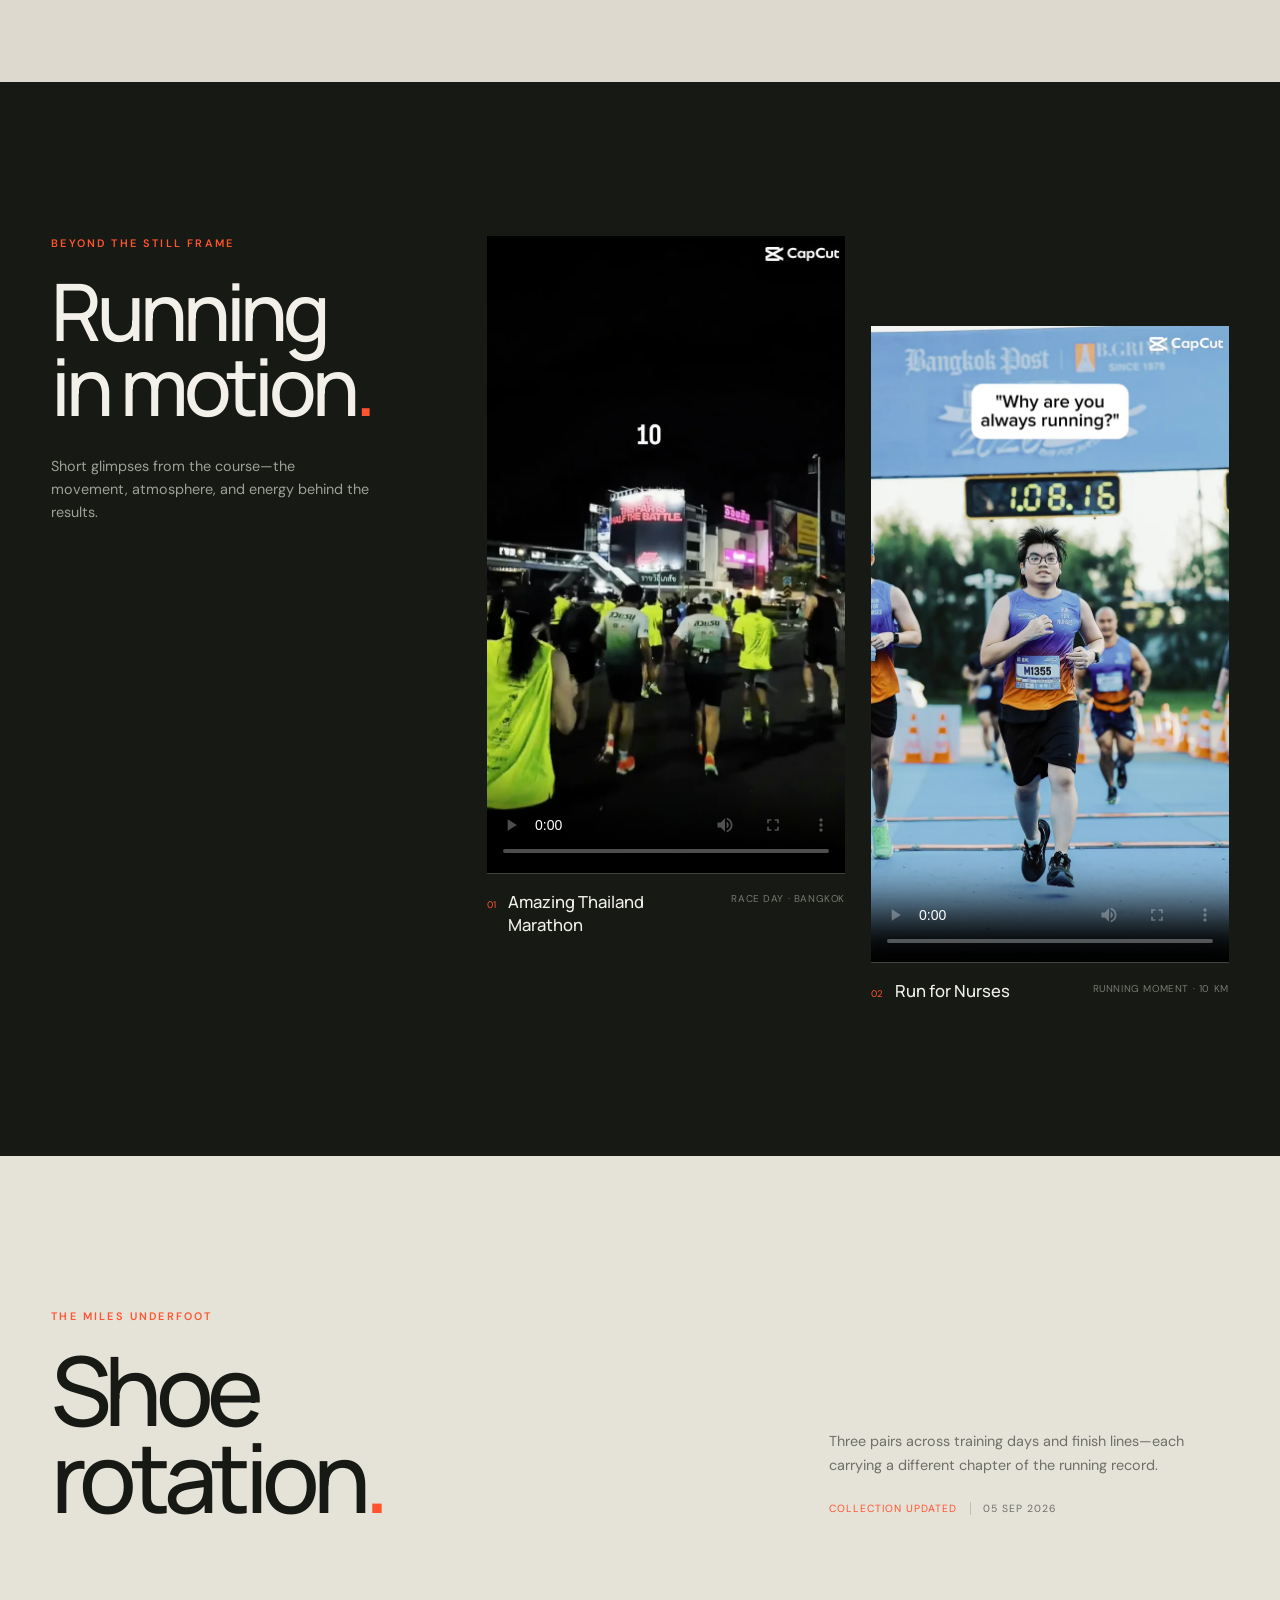
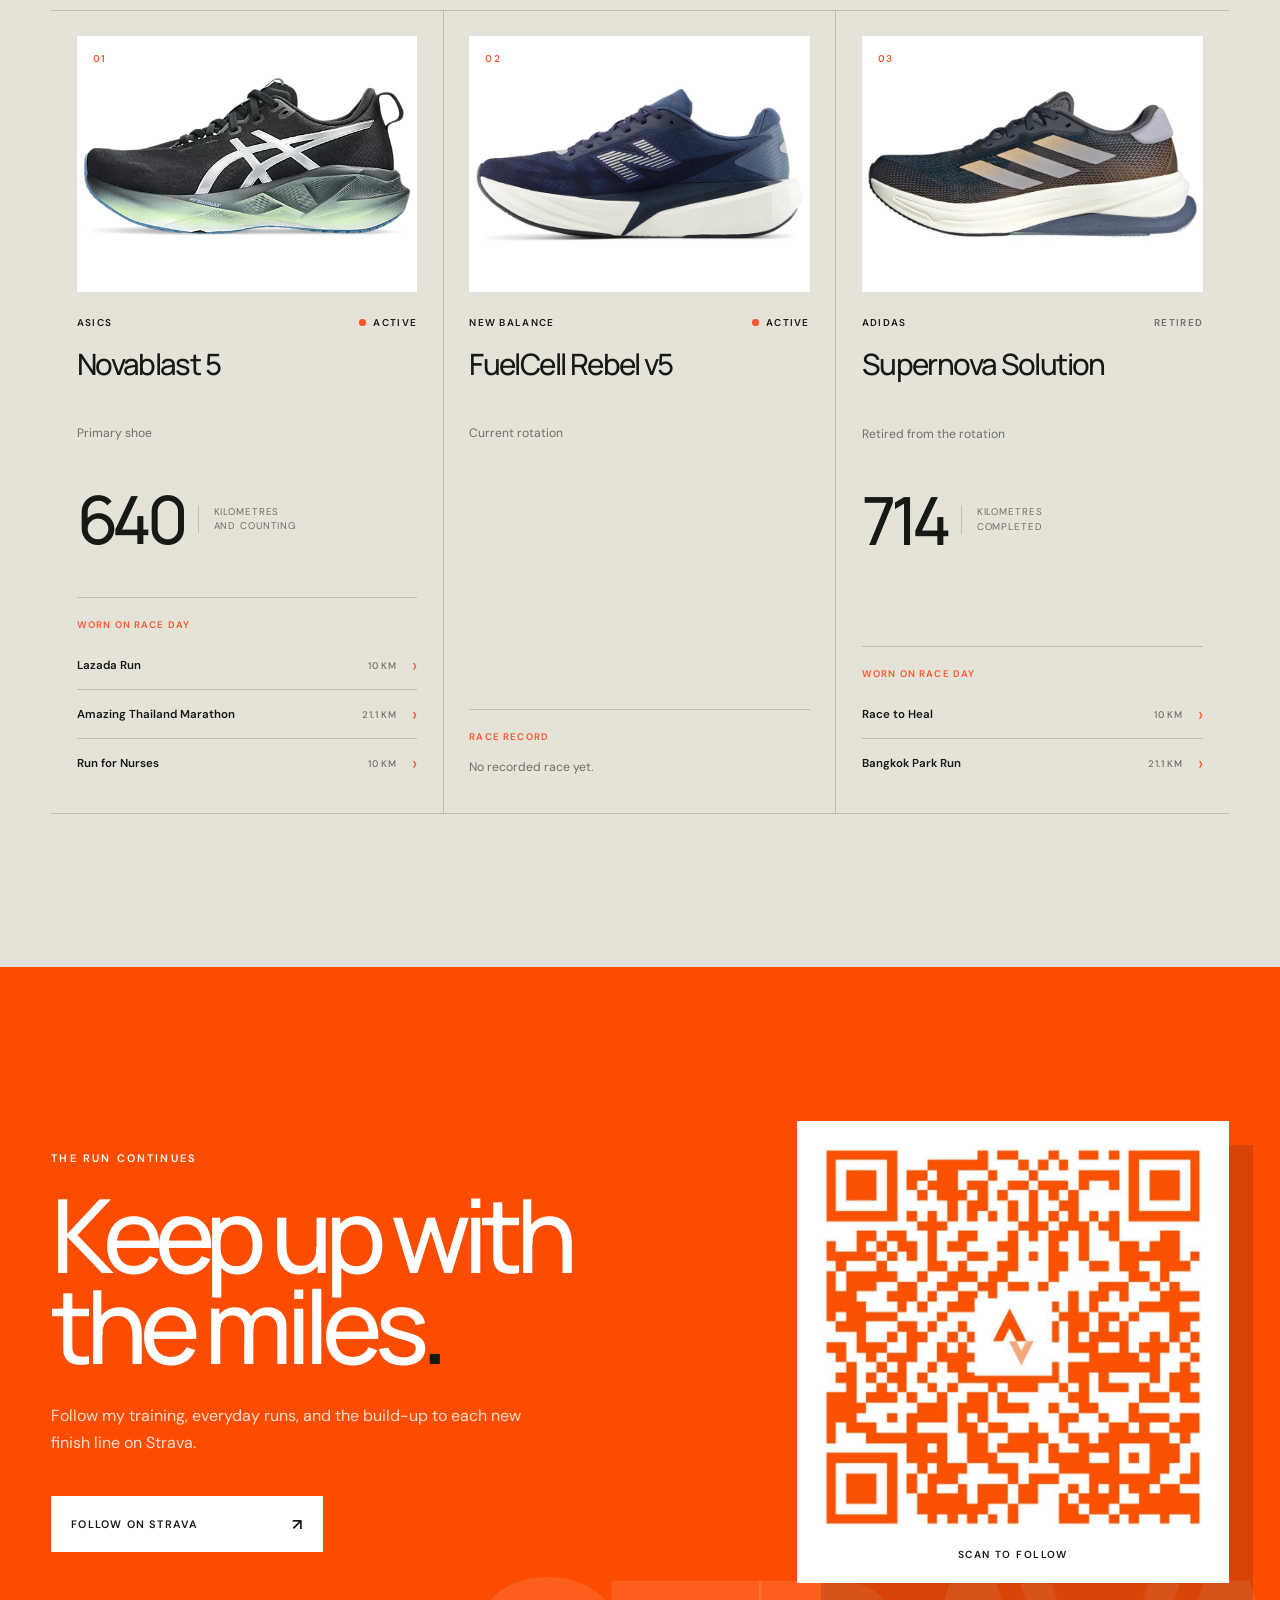
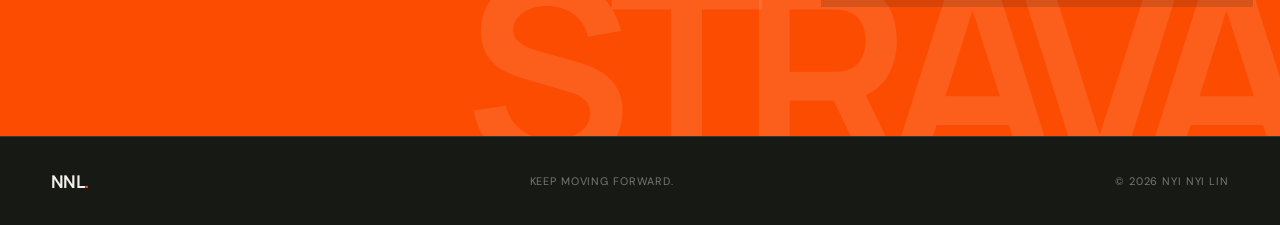
==== commit 691876f6: "Add shoe rotation section" ====
--- a/index.html
+++ b/index.html
@@ -297,6 +297,87 @@
       </div>
     </section>
 
+    <section class="shoes-section section" id="shoes" aria-labelledby="shoes-title">
+      <div class="shoes-heading reveal">
+        <div>
+          <p class="section-kicker">The miles underfoot</p>
+          <h2 id="shoes-title">Shoe<br>rotation<span class="accent-dot">.</span></h2>
+        </div>
+        <div class="shoes-intro">
+          <p>Three pairs across training days and finish lines—each carrying a different chapter of the running record.</p>
+          <p class="record-updated"><span>Collection updated</span><time datetime="2026-09-05">05 Sep 2026</time></p>
+        </div>
+      </div>
+
+      <div class="shoe-grid">
+        <article class="shoe-card shoe-card--primary reveal">
+          <div class="shoe-image">
+            <span class="shoe-index" aria-hidden="true">01</span>
+            <img src="assets/images/shoes/asics-novablast-5.webp" alt="Black ASICS Novablast 5 running shoe" loading="lazy" decoding="async">
+          </div>
+          <div class="shoe-copy">
+            <div class="shoe-topline">
+              <p class="shoe-brand">ASICS</p>
+              <p class="shoe-status shoe-status--active"><span aria-hidden="true"></span> Active</p>
+            </div>
+            <h3>Novablast 5</h3>
+            <p class="shoe-role">Primary shoe</p>
+            <p class="shoe-distance"><strong>640</strong><span>kilometres<br>and counting</span></p>
+            <div class="shoe-races">
+              <p>Worn on race day</p>
+              <ul>
+                <li><a href="races/lazada-run/index.html">Lazada Run <span>10 km</span></a></li>
+                <li><a href="races/amazing-thailand-marathon/index.html">Amazing Thailand Marathon <span>21.1 km</span></a></li>
+                <li><a href="races/run-for-nurses/index.html">Run for Nurses <span>10 km</span></a></li>
+              </ul>
+            </div>
+          </div>
+        </article>
+
+        <article class="shoe-card reveal">
+          <div class="shoe-image">
+            <span class="shoe-index" aria-hidden="true">02</span>
+            <img src="assets/images/shoes/new-balance-rebel-v5.webp" alt="Blue New Balance FuelCell Rebel v5 running shoe" loading="lazy" decoding="async">
+          </div>
+          <div class="shoe-copy">
+            <div class="shoe-topline">
+              <p class="shoe-brand">New Balance</p>
+              <p class="shoe-status shoe-status--active"><span aria-hidden="true"></span> Active</p>
+            </div>
+            <h3>FuelCell Rebel v5</h3>
+            <p class="shoe-role">Current rotation</p>
+            <div class="shoe-races shoe-races--empty">
+              <p>Race record</p>
+              <span>No recorded race yet.</span>
+            </div>
+          </div>
+        </article>
+
+        <article class="shoe-card shoe-card--retired reveal">
+          <div class="shoe-image">
+            <span class="shoe-index" aria-hidden="true">03</span>
+            <img src="assets/images/shoes/adidas-supernova-solution.webp" alt="Black and bronze Adidas Supernova Solution running shoe" loading="lazy" decoding="async">
+          </div>
+          <div class="shoe-copy">
+            <div class="shoe-topline">
+              <p class="shoe-brand">Adidas</p>
+              <p class="shoe-status">Retired</p>
+            </div>
+            <h3>Supernova Solution</h3>
+            <p class="shoe-role">Retired from the rotation</p>
+            <p class="shoe-distance"><strong>714</strong><span>kilometres<br>completed</span></p>
+            <div class="shoe-races">
+              <p>Worn on race day</p>
+              <ul>
+                <li><a href="races/race-to-heal/index.html">Race to Heal <span>10 km</span></a></li>
+                <li><a href="races/bangkok-park-run/index.html">Bangkok Park Run <span>21.1 km</span></a></li>
+              </ul>
+            </div>
+          </div>
+        </article>
+      </div>
+    </section>
+
     <section class="strava-section section" id="strava" aria-labelledby="strava-title">
       <div class="strava-copy reveal">
         <p class="strava-kicker">The run continues</p>
--- a/assets/css/styles.css
+++ b/assets/css/styles.css
@@ -143,6 +143,43 @@
 .motion-caption span { color:var(--accent); font-size:.6rem; }
 .motion-caption h3 { margin:0; font-family:"Manrope",sans-serif; font-size:clamp(.9rem,1.3vw,1.1rem); font-weight:500; }
 .motion-caption p { flex:none; margin:.15rem 0 0; color:#777a72; font-size:.62rem; letter-spacing:.06em; text-transform:uppercase; }
+.shoes-section { background:#e5e2d8; }
+.shoes-heading { display:flex; align-items:flex-end; justify-content:space-between; gap:3rem; margin-bottom:clamp(3rem,7vw,6rem); }
+.shoes-heading h2 { margin:0; font-family:"Manrope",sans-serif; font-size:clamp(3.2rem,7.5vw,7.5rem); font-weight:500; letter-spacing:-.07em; line-height:.9; }
+.shoes-intro { max-width:25rem; margin-bottom:.35rem; }
+.shoes-intro>p:first-child { margin:0; color:var(--muted); font-size:.9rem; line-height:1.65; }
+.shoes-intro .record-updated { margin-top:1.5rem; }
+.shoe-grid { display:grid; grid-template-columns:repeat(3,minmax(0,1fr)); border-top:1px solid var(--line); border-bottom:1px solid var(--line); }
+.shoe-card { display:flex; flex-direction:column; min-width:0; padding:clamp(1rem,2vw,1.75rem); border-right:1px solid var(--line); }
+.shoe-card:last-child { border-right:0; }
+.shoe-image { position:relative; display:grid; place-items:center; aspect-ratio:4/3; overflow:hidden; background:#fff; }
+.shoe-image img { display:block; width:100%; height:100%; object-fit:contain; transition:transform 500ms cubic-bezier(.2,.7,.2,1); }
+.shoe-card:hover .shoe-image img { transform:scale(1.025); }
+.shoe-index { position:absolute; z-index:1; top:1rem; left:1rem; color:var(--accent); font-size:.62rem; font-weight:600; letter-spacing:.12em; }
+.shoe-copy { display:flex; flex:1; flex-direction:column; padding-top:1.5rem; }
+.shoe-topline { display:flex; align-items:center; justify-content:space-between; gap:1rem; }
+.shoe-brand,.shoe-status { margin:0; font-size:.62rem; font-weight:600; letter-spacing:.13em; text-transform:uppercase; }
+.shoe-status { color:var(--muted); }
+.shoe-status--active { display:flex; align-items:center; gap:.45rem; color:var(--ink); }
+.shoe-status--active span { width:.42rem; height:.42rem; background:var(--accent); border-radius:50%; }
+.shoe-copy h3 { min-height:2.35em; margin:1.25rem 0 .45rem; font-family:"Manrope",sans-serif; font-size:clamp(1.5rem,2.3vw,2.35rem); font-weight:500; letter-spacing:-.055em; line-height:1.05; }
+.shoe-role { margin:0; color:var(--muted); font-size:.76rem; }
+.shoe-distance { display:flex; align-items:center; gap:.9rem; margin:clamp(2.5rem,4vw,4rem) 0; }
+.shoe-distance strong { font-family:"Manrope",sans-serif; font-size:clamp(3.5rem,5.2vw,5.8rem); font-weight:500; letter-spacing:-.08em; line-height:.8; }
+.shoe-distance span { padding-left:.9rem; color:var(--muted); font-size:.61rem; letter-spacing:.09em; line-height:1.45; text-transform:uppercase; border-left:1px solid var(--line); }
+.shoe-races { margin-top:auto; padding-top:1.25rem; border-top:1px solid var(--line); }
+.shoe-races>p { margin:0 0 .65rem; color:var(--accent); font-size:.6rem; font-weight:600; letter-spacing:.12em; text-transform:uppercase; }
+.shoe-races ul { margin:0; padding:0; list-style:none; }
+.shoe-races li+li { border-top:1px solid var(--line); }
+.shoe-races a { display:flex; align-items:center; justify-content:space-between; gap:1rem; padding:.72rem 0; font-size:.72rem; font-weight:600; text-decoration:none; }
+.shoe-races a::after { content:"\203A"; color:var(--accent); font-size:1.2rem; font-weight:400; transition:transform 180ms ease; }
+.shoe-races a span { margin-left:auto; color:var(--muted); font-size:.6rem; font-weight:500; letter-spacing:.06em; text-transform:uppercase; }
+.shoe-races a:hover,.shoe-races a:focus-visible { color:var(--accent); }
+.shoe-races a:hover::after,.shoe-races a:focus-visible::after { transform:translateX(.2rem); }
+.shoe-races a:focus-visible { outline:2px solid var(--accent); outline-offset:4px; }
+.shoe-races--empty { padding-bottom:.72rem; }
+.shoe-races--empty>p { margin-bottom:.75rem; }
+.shoe-races--empty>span { color:var(--muted); font-size:.76rem; }
 .strava-section { position:relative; display:grid; grid-template-columns:1fr minmax(18rem,.72fr); gap:clamp(3rem,10vw,11rem); align-items:center; overflow:hidden; color:#fff; background:#fc4c02; }
 .strava-copy { position:relative; z-index:1; }
 .strava-kicker { margin:0 0 1.5rem; font-size:.68rem; font-weight:600; letter-spacing:.2em; text-transform:uppercase; }
@@ -188,6 +225,13 @@
   .goal-card { min-height:30rem; }
   .moments-heading { align-items:flex-start; flex-direction:column; }
   .motion-heading { position:static; }
+  .shoes-heading { align-items:flex-start; flex-direction:column; }
+  .shoe-grid { grid-template-columns:1fr; }
+  .shoe-card,.shoe-card:first-child,.shoe-card:last-child { display:grid; grid-template-columns:minmax(10rem,.85fr) 1.15fr; gap:clamp(1.5rem,5vw,3rem); padding:1.5rem 0; border-right:0; border-bottom:1px solid var(--line); }
+  .shoe-card:last-child { border-bottom:0; }
+  .shoe-copy { padding-top:.25rem; }
+  .shoe-copy h3 { min-height:0; }
+  .shoe-distance { margin:2.5rem 0; }
   .strava-qr { justify-self:start; width:min(78vw,24rem); }
   .site-footer p:nth-of-type(1) { display:none; }
 }
@@ -209,6 +253,8 @@
   .moment--portrait .moment-photo { aspect-ratio:3/4; }
   .motion-grid { grid-template-columns:1fr; }
   .motion-card:nth-child(2) { margin-top:2rem; }
+  .shoe-card,.shoe-card:first-child,.shoe-card:last-child { display:flex; gap:0; padding:1.5rem 0 2rem; }
+  .shoe-copy { padding-top:1.25rem; }
 }
 
 @media (prefers-reduced-motion:reduce) {
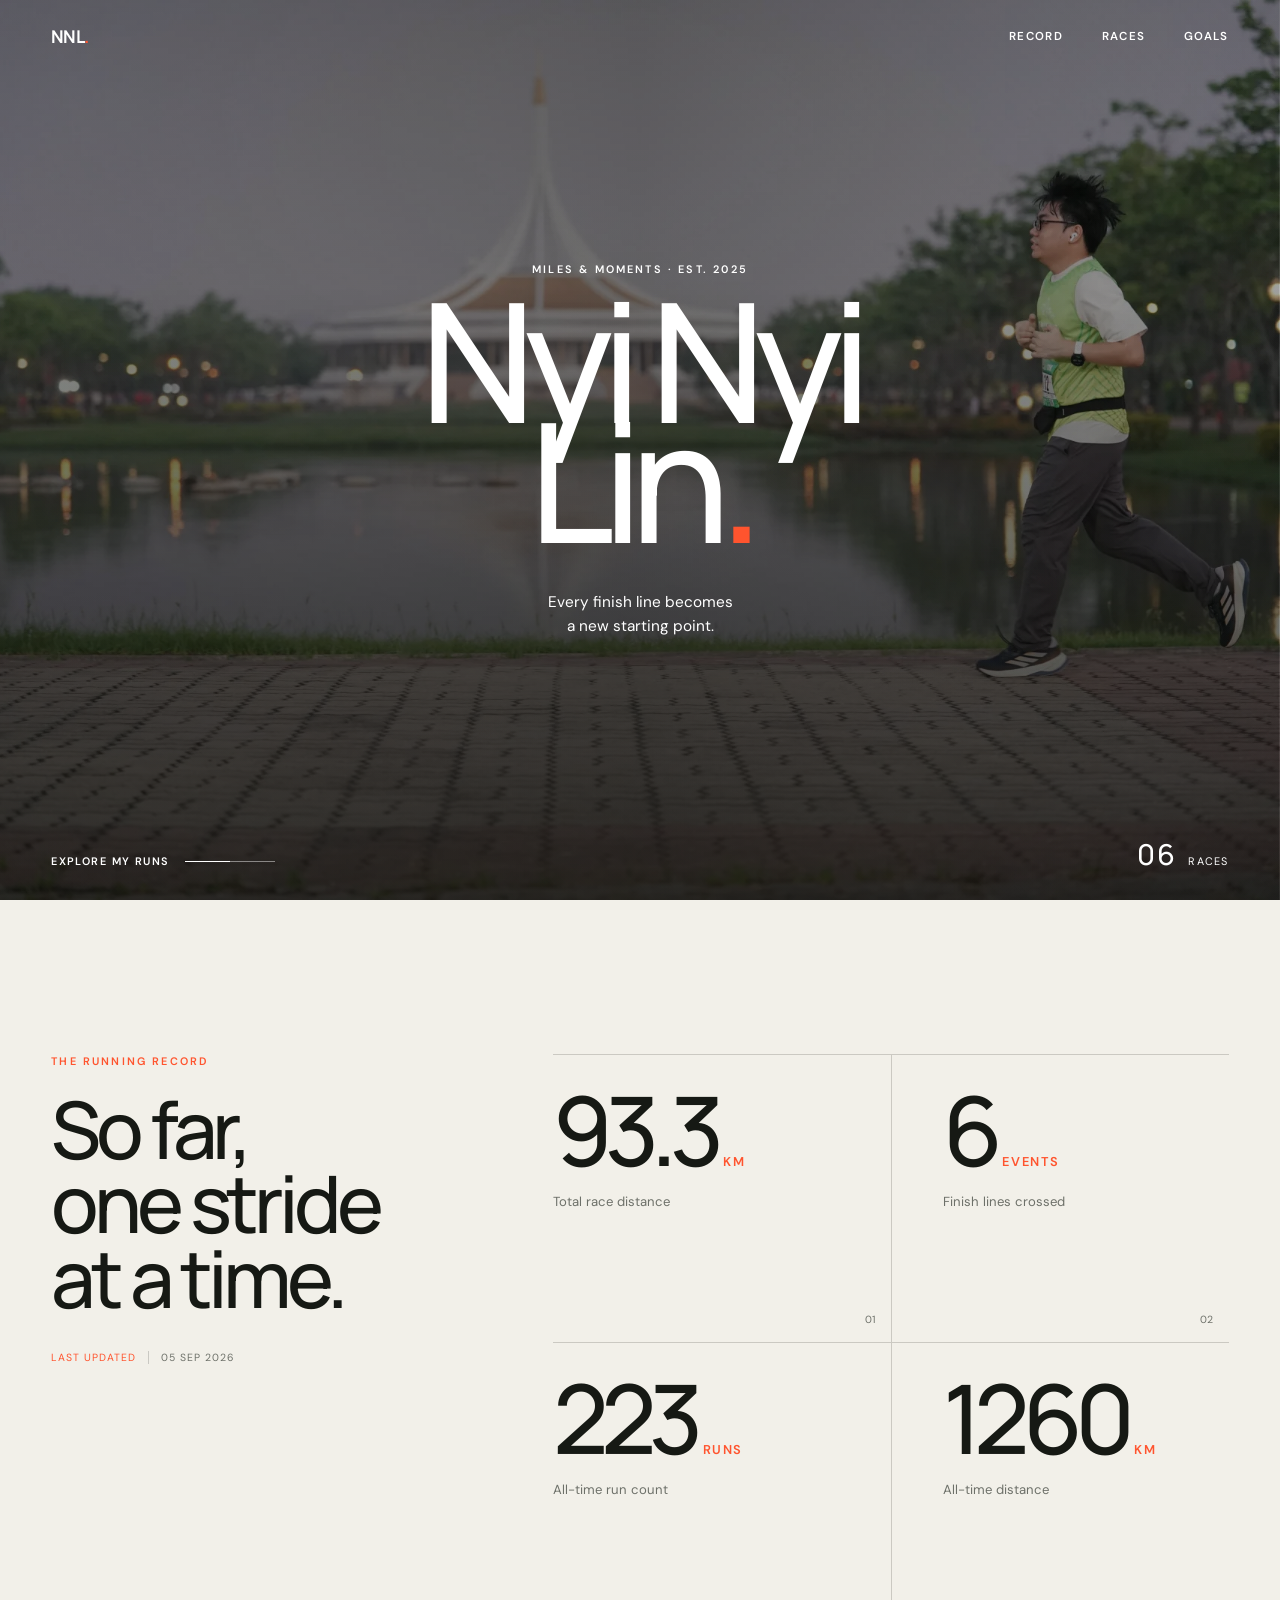
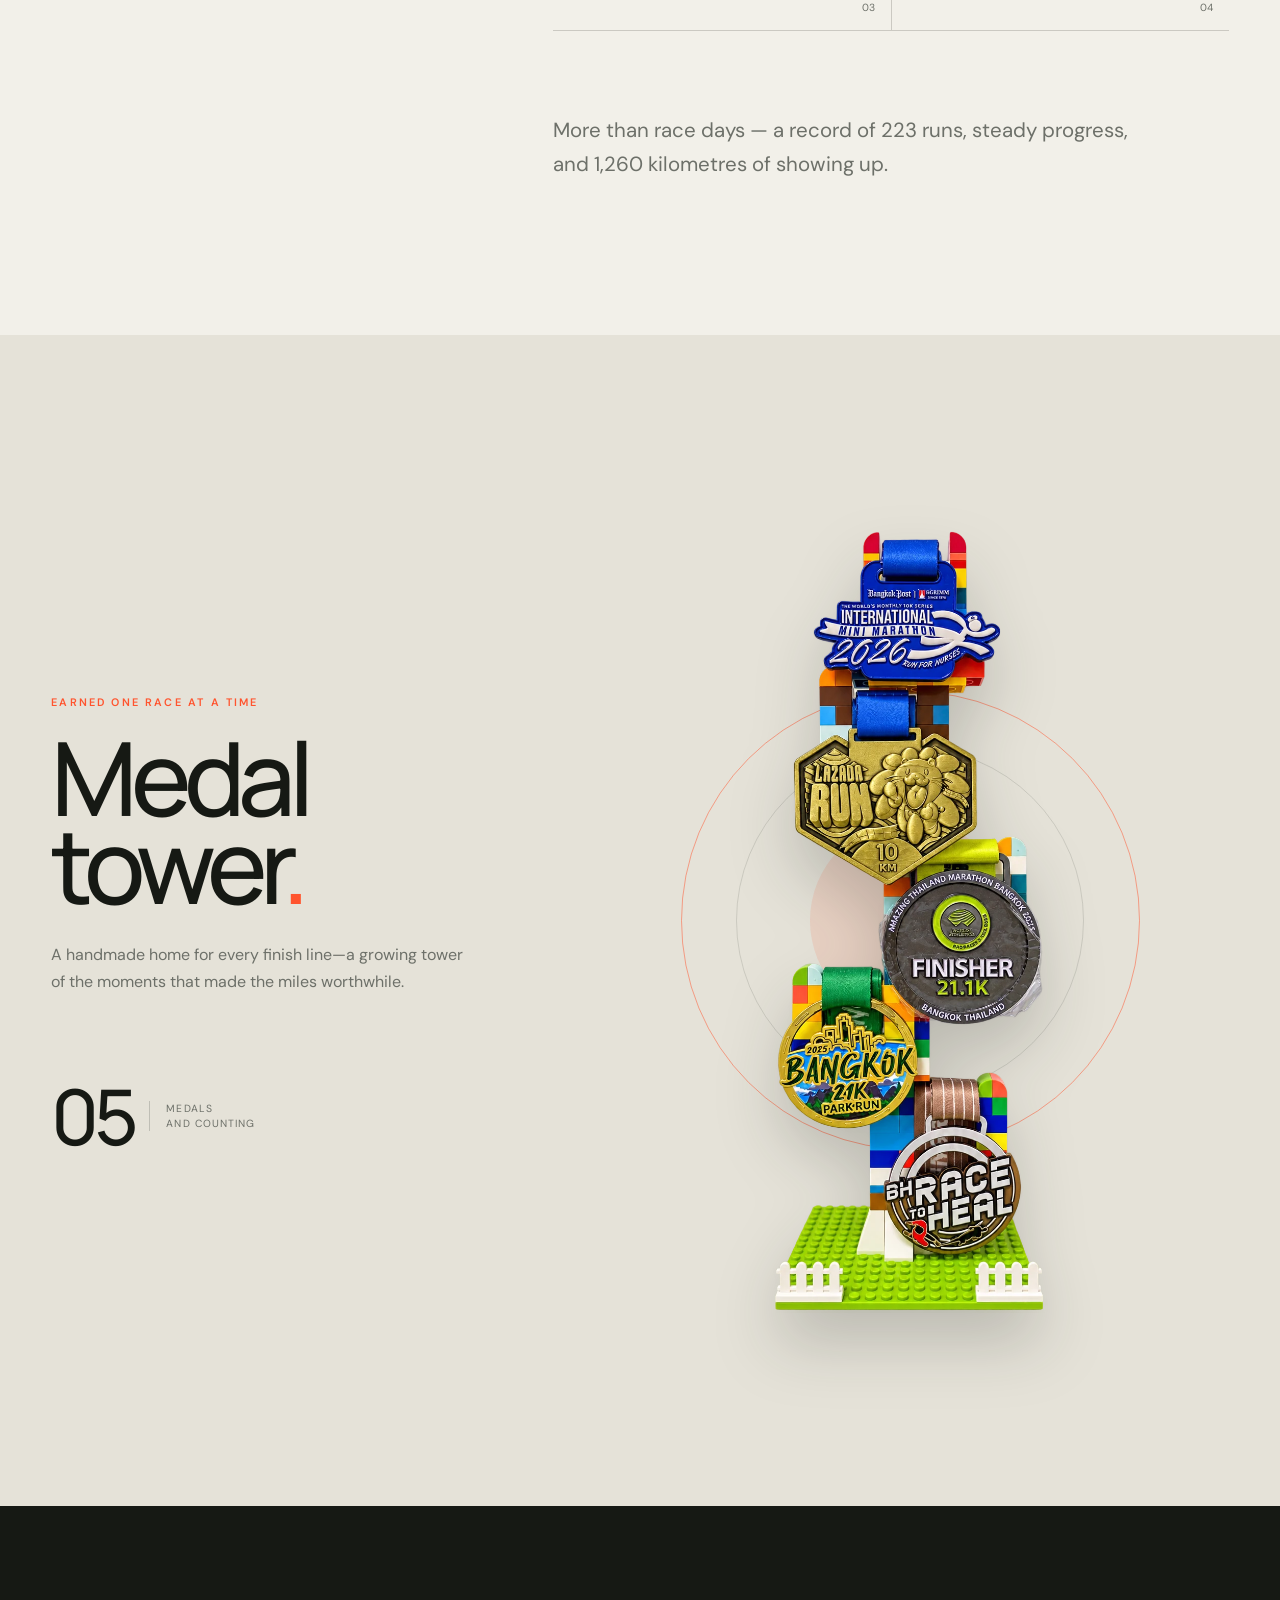
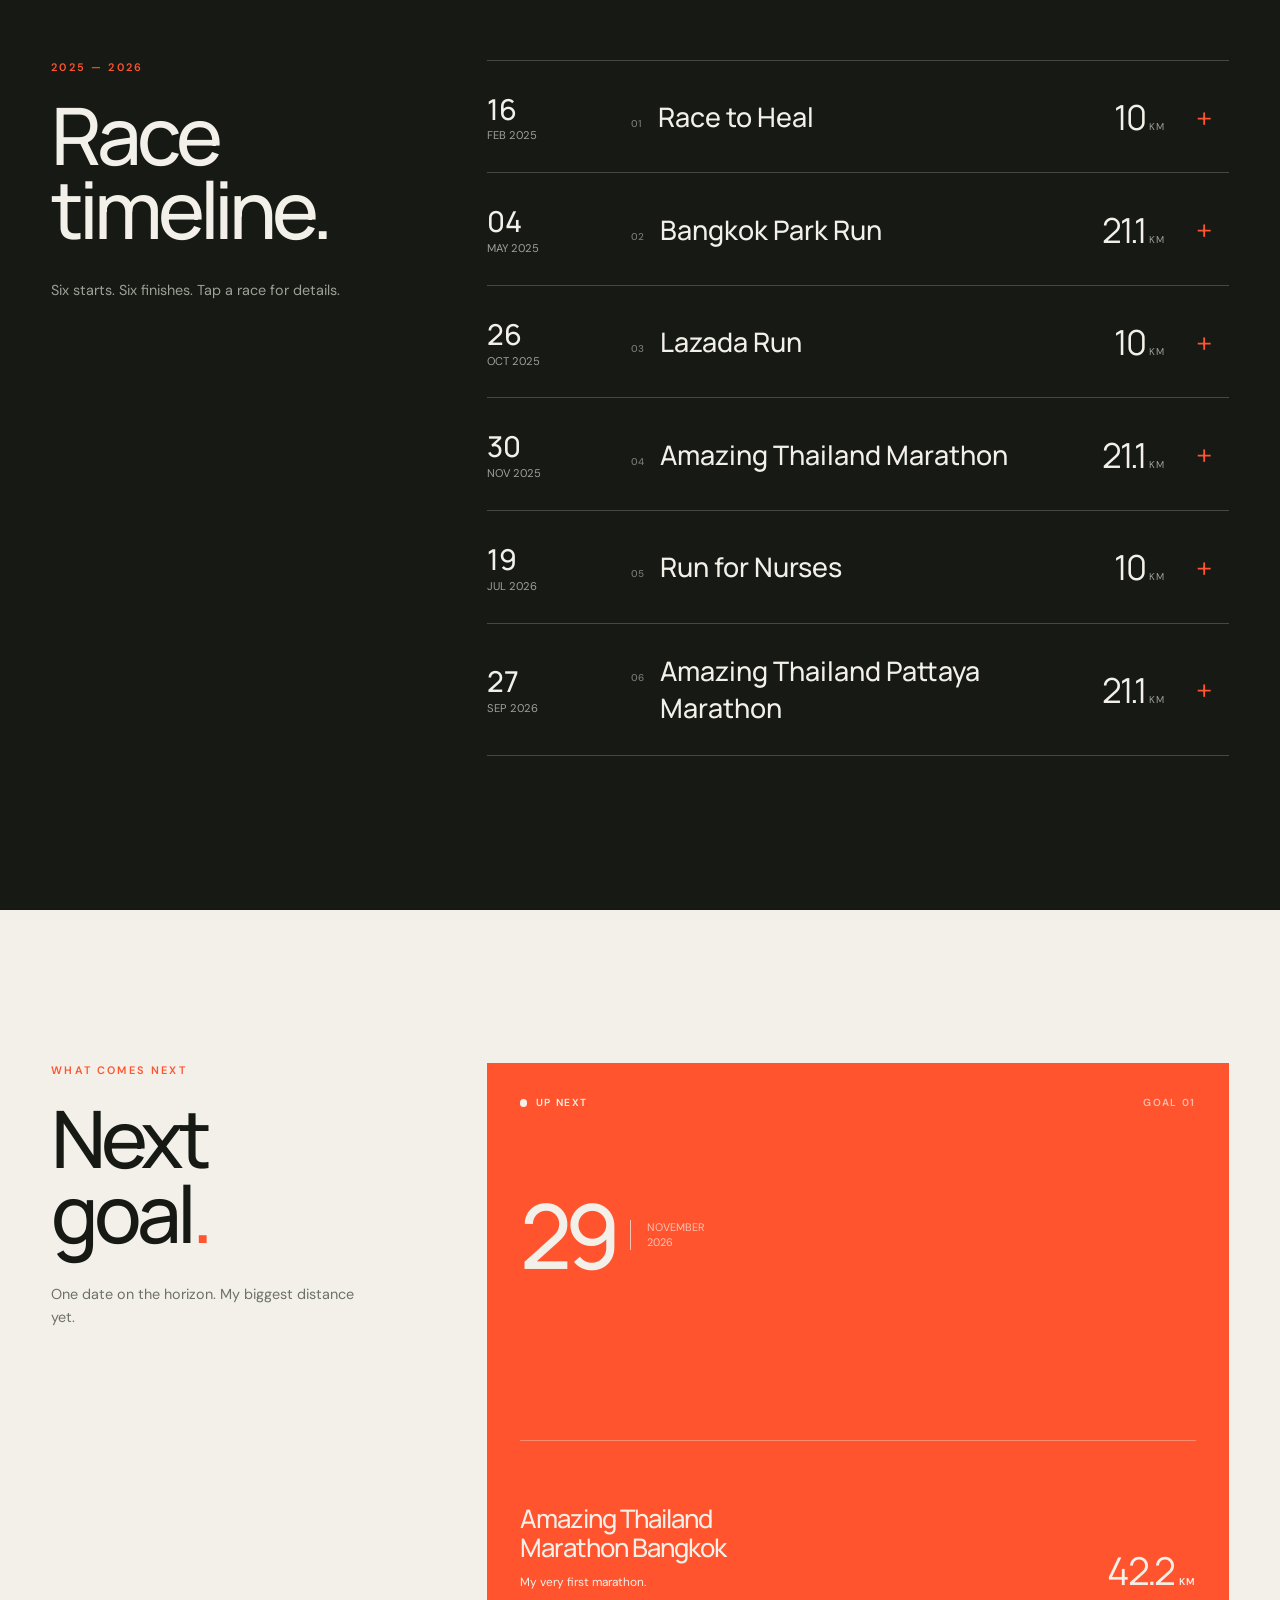
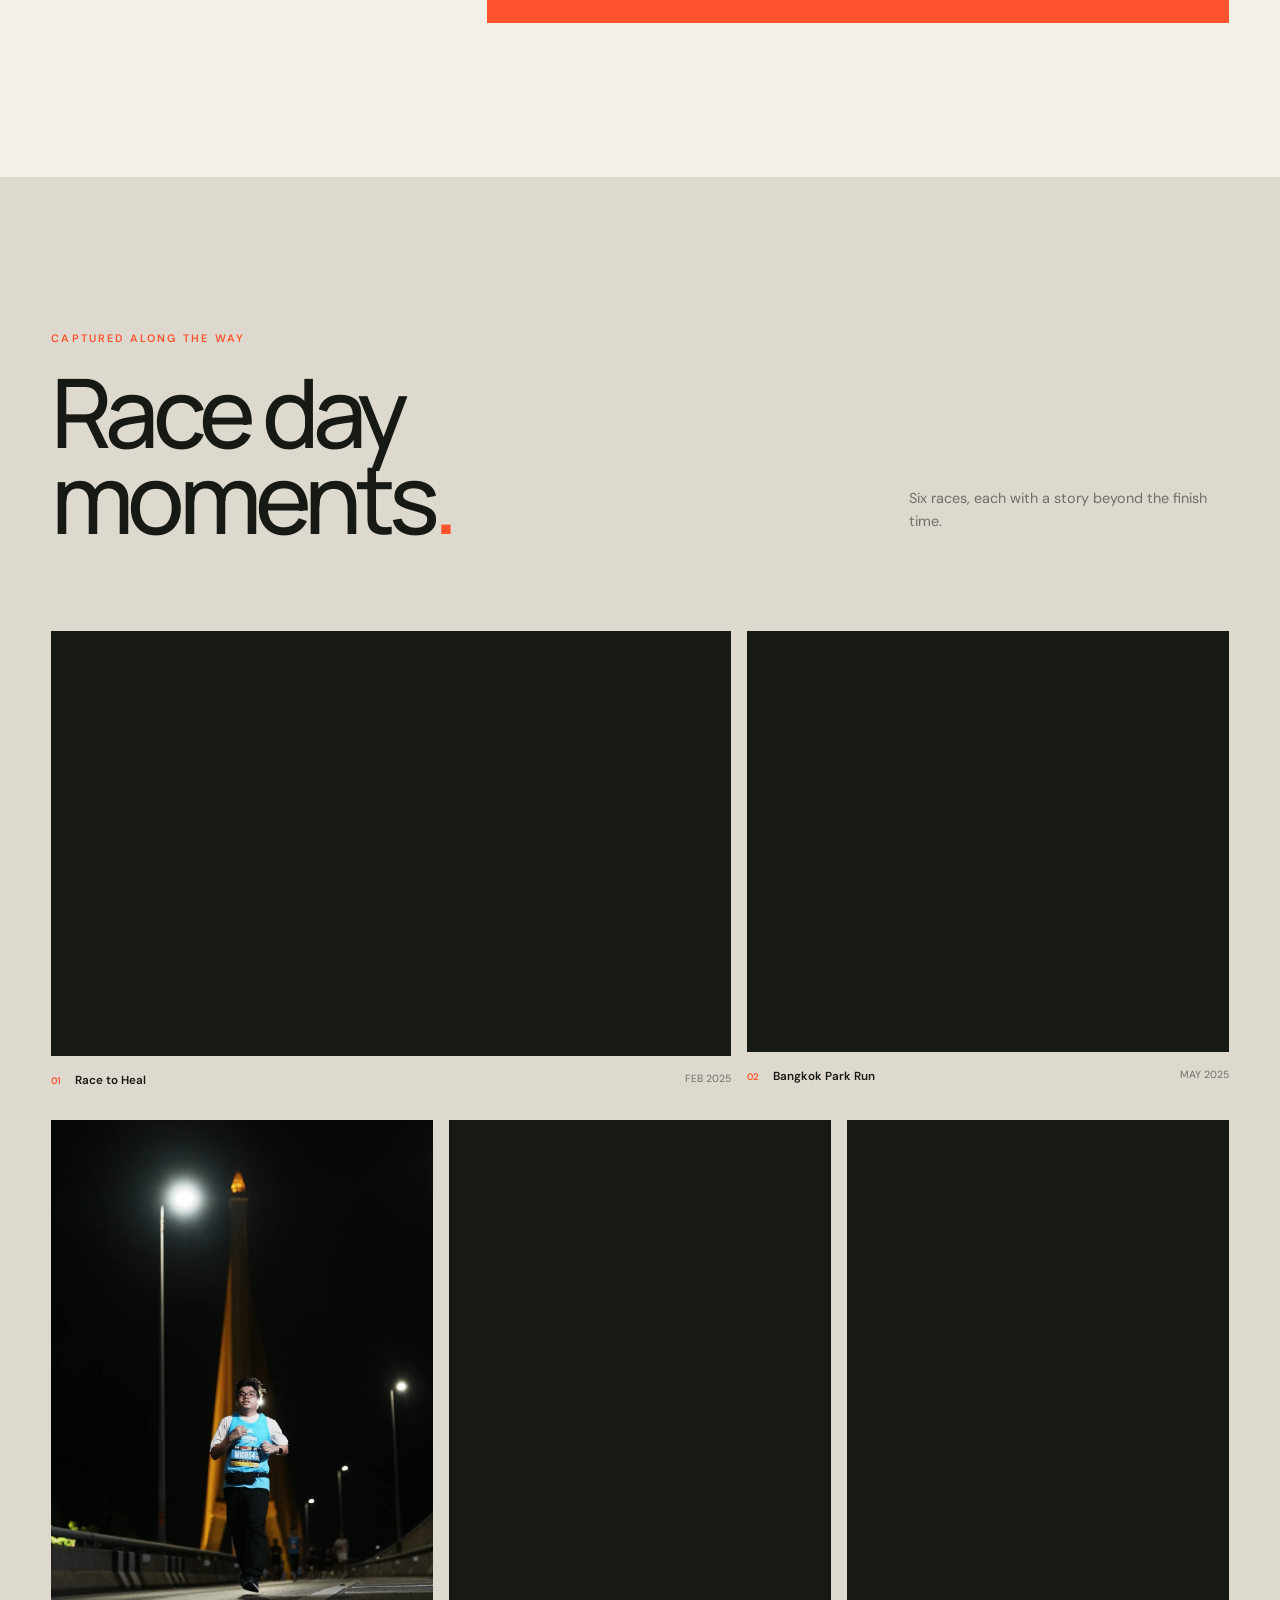
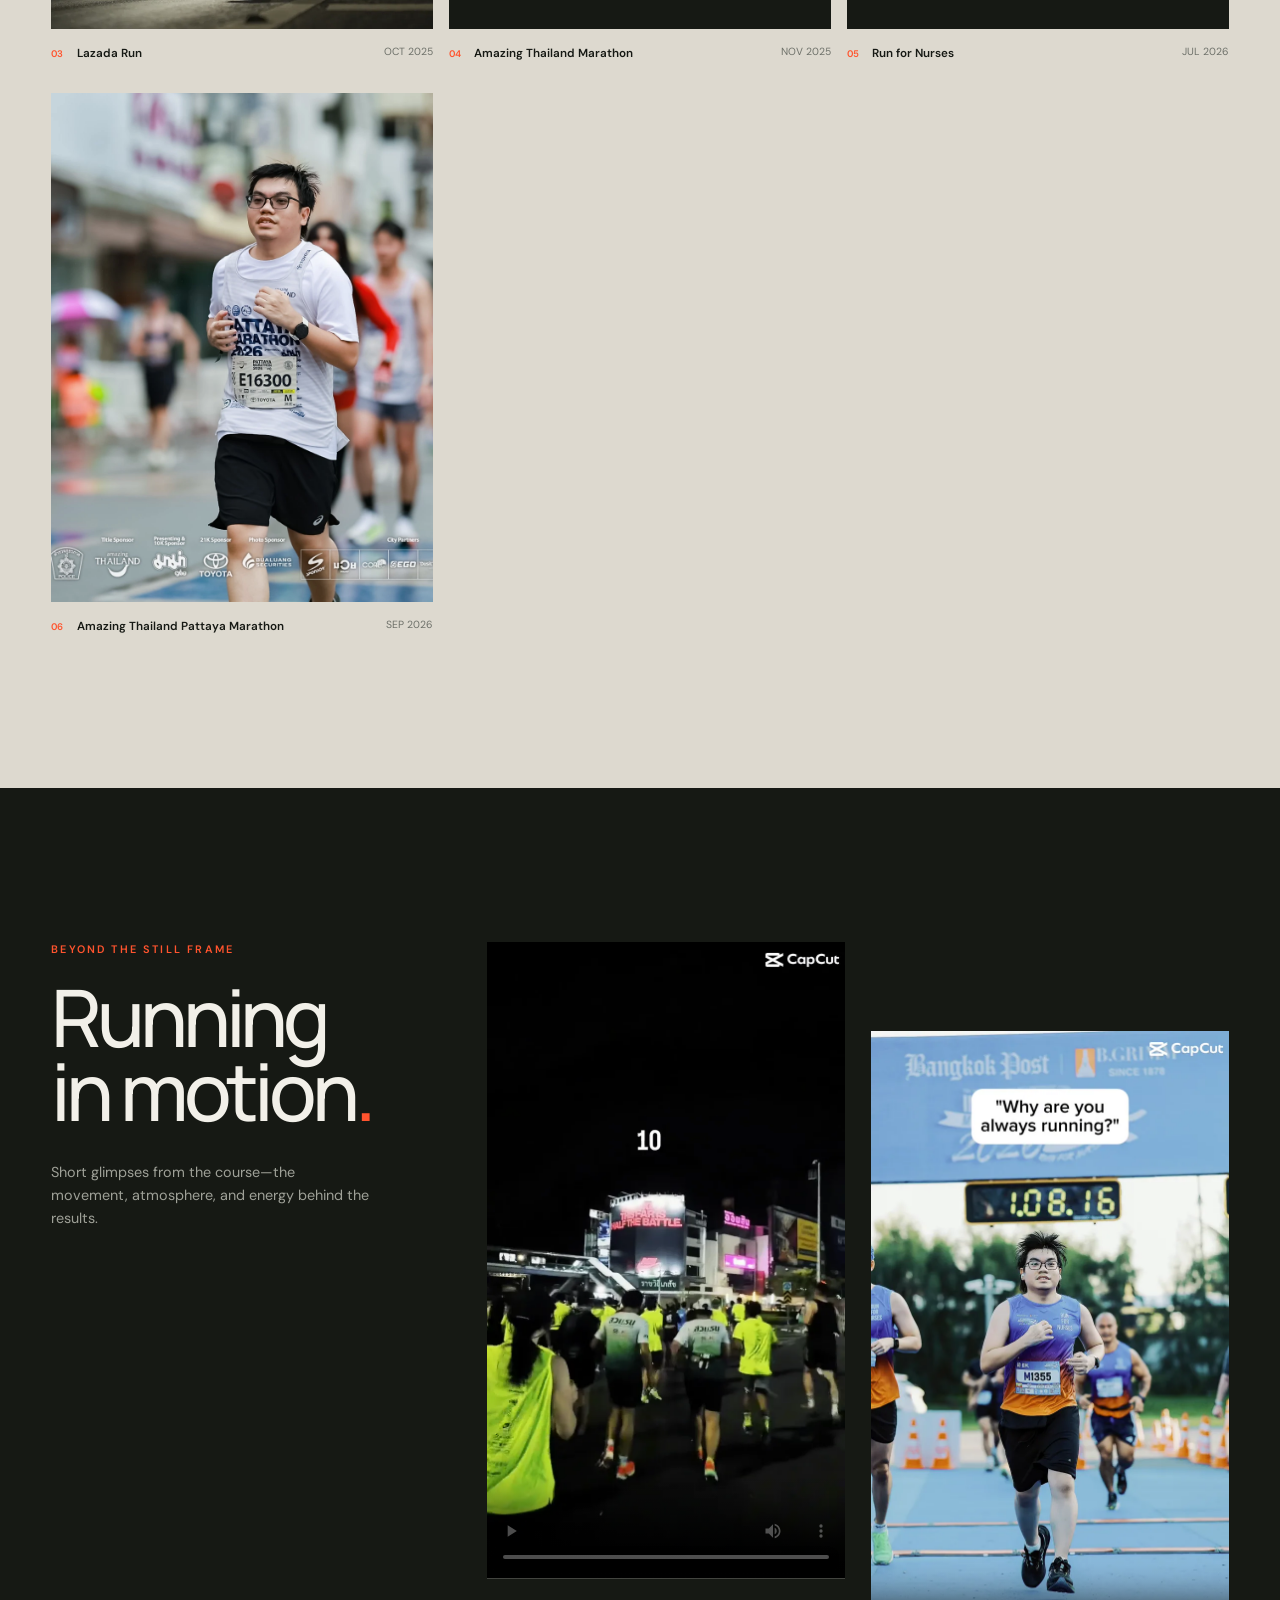
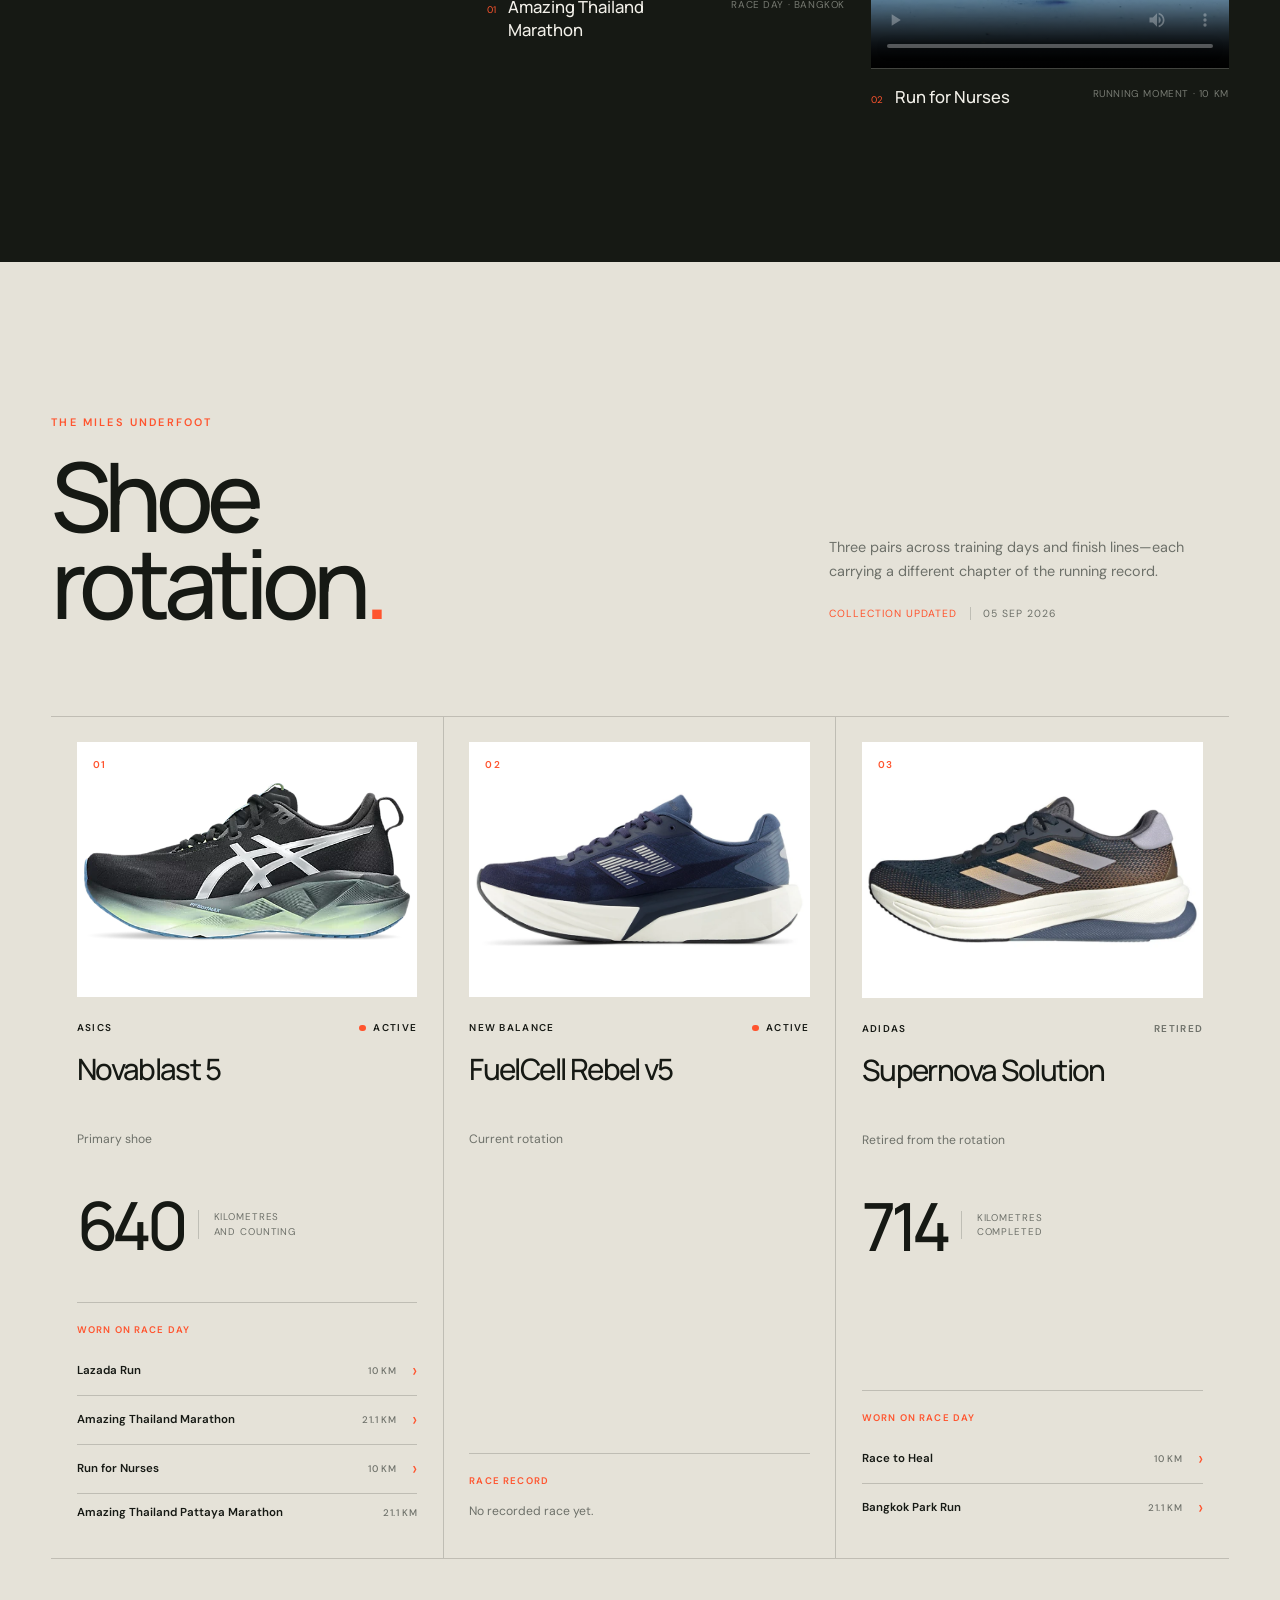
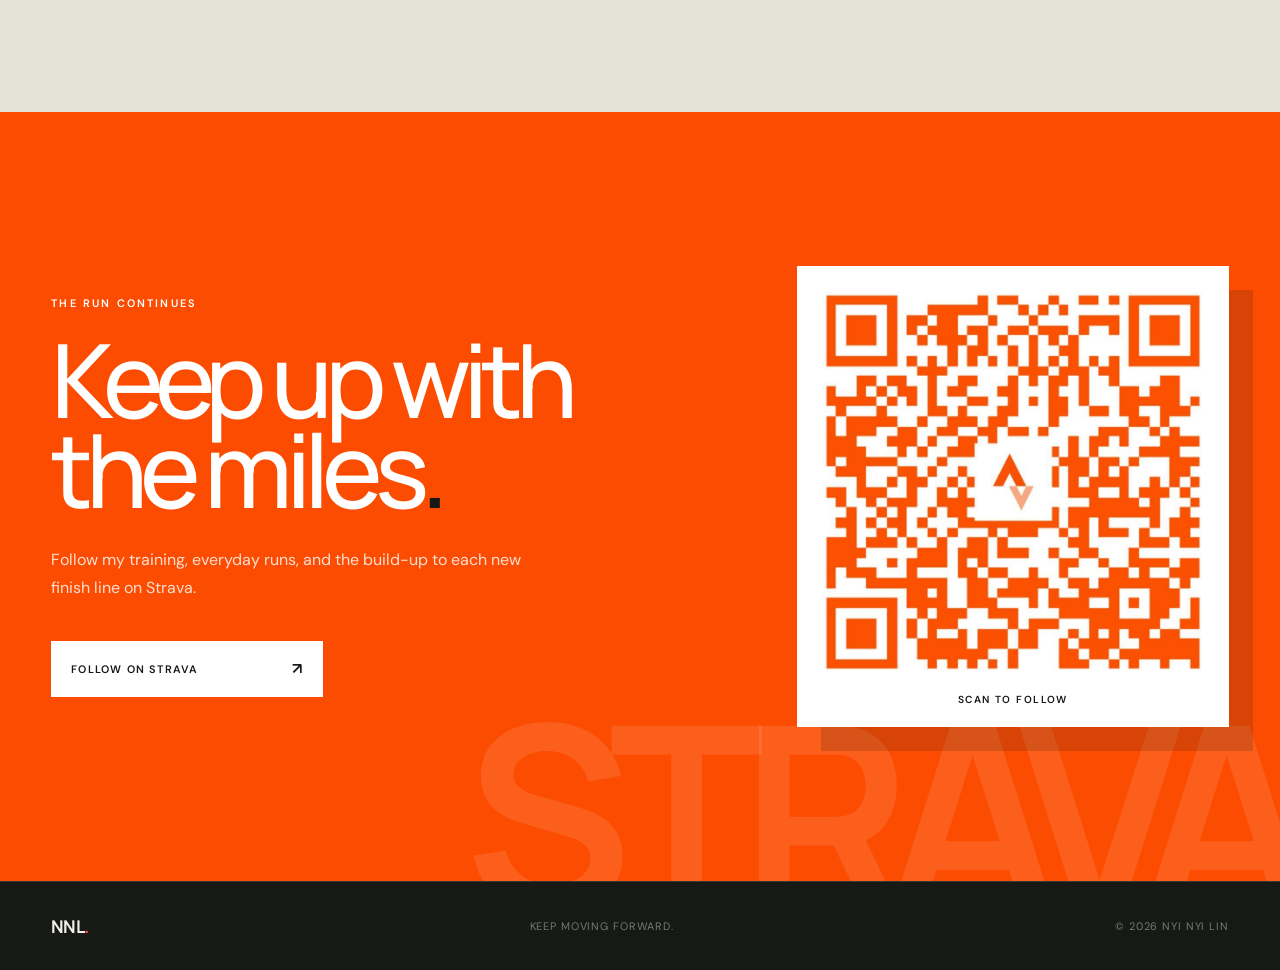
==== commit b2d816a2: "WIP update pattaya marathon info on home page" ====
--- a/index.html
+++ b/index.html
@@ -33,7 +33,7 @@
       <span>Explore my runs</span>
       <span class="scroll-line" aria-hidden="true"></span>
     </a>
-    <p class="hero-count" aria-hidden="true"><span>05</span> races</p>
+    <p class="hero-count" aria-hidden="true"><span>06</span> races</p>
   </header>
 
   <main>
@@ -45,12 +45,12 @@
       </div>
       <div class="stats" aria-label="Running totals">
         <article class="stat reveal">
-          <p class="stat-value"><span data-count="72.2">0</span><small>km</small></p>
+          <p class="stat-value"><span data-count="93.3">0</span><small>km</small></p>
           <p class="stat-label">Total race distance</p>
           <span class="stat-index">01</span>
         </article>
         <article class="stat reveal">
-          <p class="stat-value"><span data-count="5">0</span><small>events</small></p>
+          <p class="stat-value"><span data-count="6">0</span><small>events</small></p>
           <p class="stat-label">Finish lines crossed</p>
           <span class="stat-index">02</span>
         </article>
@@ -85,7 +85,7 @@
       <div class="timeline-heading reveal">
         <p class="section-kicker">2025 — 2026</p>
         <h2 id="timeline-title">Race<br>timeline.</h2>
-        <p>Five starts. Five finishes. Tap any race to see the full result.</p>
+        <p>Six starts. Six finishes. Tap a race for details.</p>
       </div>
       <div class="timeline">
         <article class="race-card reveal">
@@ -168,6 +168,18 @@
             </a>
           </div>
         </article>
+        <article class="race-card reveal">
+          <button class="race-toggle" type="button" aria-expanded="false" aria-controls="race-pattaya">
+            <span class="race-date"><strong>27</strong> Sep 2026</span>
+            <span class="race-title"><span class="race-number">06</span>Amazing Thailand Pattaya Marathon</span>
+            <span class="race-distance">21.1<small>km</small></span>
+            <span class="race-action" aria-hidden="true">+</span>
+          </button>
+          <div class="race-details" id="race-pattaya" hidden>
+            <div class="result"><span>Finish time</span><strong>3:02:48</strong></div>
+            <div class="result"><span>Average pace</span><strong>8:39 / km</strong></div>
+          </div>
+        </article>
       </div>
     </section>
 
@@ -175,29 +187,14 @@
       <div class="goals-intro reveal">
         <p class="section-kicker">What comes next</p>
         <h2 id="goals-title">Next<br>goal<span class="accent-dot">.</span></h2>
-        <p>Two dates on the horizon. One step closer to my biggest distance yet.</p>
+        <p>One date on the horizon. My biggest distance yet.</p>
       </div>
 
       <div class="goal-list">
-        <article class="goal-card reveal">
+        <article class="goal-card goal-card--marathon reveal">
           <div class="goal-topline">
             <span class="goal-status"><span aria-hidden="true"></span> Up next</span>
             <span class="goal-index">Goal 01</span>
-          </div>
-          <time class="goal-date" datetime="2026-09-27">
-            <strong>27</strong>
-            <span>September<br>2026</span>
-          </time>
-          <div class="goal-info">
-            <h3>Amazing Thailand<br>Pattaya Marathon</h3>
-            <p class="goal-distance">21.1 <small>km</small></p>
-          </div>
-        </article>
-
-        <article class="goal-card goal-card--marathon reveal">
-          <div class="goal-topline">
-            <span class="goal-status"><span aria-hidden="true"></span> The big one</span>
-            <span class="goal-index">Goal 02</span>
           </div>
           <time class="goal-date" datetime="2026-11-29">
             <strong>29</strong>
@@ -220,7 +217,7 @@
           <p class="section-kicker">Captured along the way</p>
           <h2 id="moments-title">Race day<br>moments<span class="accent-dot">.</span></h2>
         </div>
-        <p>Five races, each with a story beyond the finish time.</p>
+        <p>Six races, each with a story beyond the finish time.</p>
       </div>
 
       <div class="moments-grid">
@@ -257,6 +254,13 @@
             <img src="assets/images/highlights/run-for-nurses.webp" alt="Nyi Nyi Lin approaching the finish at Run for Nurses" loading="lazy" decoding="async">
           </div>
           <figcaption><span><b>05</b> Run for Nurses</span><time datetime="2026-07-19">Jul 2026</time></figcaption>
+        </figure>
+
+        <figure class="moment moment--portrait reveal">
+          <div class="moment-photo">
+            <img src="assets/images/highlights/amazing-thailand-pattaya-marathon.webp" alt="Nyi Nyi Lin running the Amazing Thailand Pattaya Marathon half marathon" loading="lazy" decoding="async">
+          </div>
+          <figcaption><span><b>06</b> Amazing Thailand Pattaya Marathon</span><time datetime="2026-09-27">Sep 2026</time></figcaption>
         </figure>
       </div>
     </section>
@@ -329,6 +333,7 @@
                 <li><a href="races/lazada-run/index.html">Lazada Run <span>10 km</span></a></li>
                 <li><a href="races/amazing-thailand-marathon/index.html">Amazing Thailand Marathon <span>21.1 km</span></a></li>
                 <li><a href="races/run-for-nurses/index.html">Run for Nurses <span>10 km</span></a></li>
+                <li><div class="shoe-race-unlinked">Amazing Thailand Pattaya Marathon <span>21.1 km</span></div></li>
               </ul>
             </div>
           </div>
--- a/assets/css/styles.css
+++ b/assets/css/styles.css
@@ -87,7 +87,7 @@
 .goals-section { display:grid; grid-template-columns:minmax(15rem,.62fr) 1.38fr; gap:clamp(3rem,8vw,9rem); background:var(--paper); }
 .goals-intro h2 { margin:0; font-family:"Manrope",sans-serif; font-size:clamp(3.2rem,6.2vw,6.4rem); font-weight:500; letter-spacing:-.065em; line-height:.94; }
 .goals-intro>p:last-child { max-width:20rem; margin:2rem 0 0; color:var(--muted); font-size:.9rem; line-height:1.6; }
-.goal-list { display:grid; grid-template-columns:repeat(2,minmax(0,1fr)); gap:1rem; }
+.goal-list { display:grid; grid-template-columns:1fr; gap:1rem; }
 .goal-card { display:flex; flex-direction:column; min-height:35rem; padding:clamp(1.35rem,2.5vw,2.25rem); background:#e5e2d8; border:1px solid var(--line); }
 .goal-card--marathon { color:var(--paper); background:var(--accent); border-color:var(--accent); }
 .goal-topline { display:flex; align-items:center; justify-content:space-between; font-size:.64rem; font-weight:600; letter-spacing:.13em; text-transform:uppercase; }
@@ -172,6 +172,8 @@
 .shoe-races ul { margin:0; padding:0; list-style:none; }
 .shoe-races li+li { border-top:1px solid var(--line); }
 .shoe-races a { display:flex; align-items:center; justify-content:space-between; gap:1rem; padding:.72rem 0; font-size:.72rem; font-weight:600; text-decoration:none; }
+.shoe-race-unlinked { display:flex; align-items:center; justify-content:space-between; gap:1rem; padding:.72rem 0; font-size:.72rem; font-weight:600; }
+.shoe-race-unlinked span { margin-left:auto; color:var(--muted); font-size:.6rem; font-weight:500; letter-spacing:.06em; text-transform:uppercase; }
 .shoe-races a::after { content:"\203A"; color:var(--accent); font-size:1.2rem; font-weight:400; transition:transform 180ms ease; }
 .shoe-races a span { margin-left:auto; color:var(--muted); font-size:.6rem; font-weight:500; letter-spacing:.06em; text-transform:uppercase; }
 .shoe-races a:hover,.shoe-races a:focus-visible { color:var(--accent); }
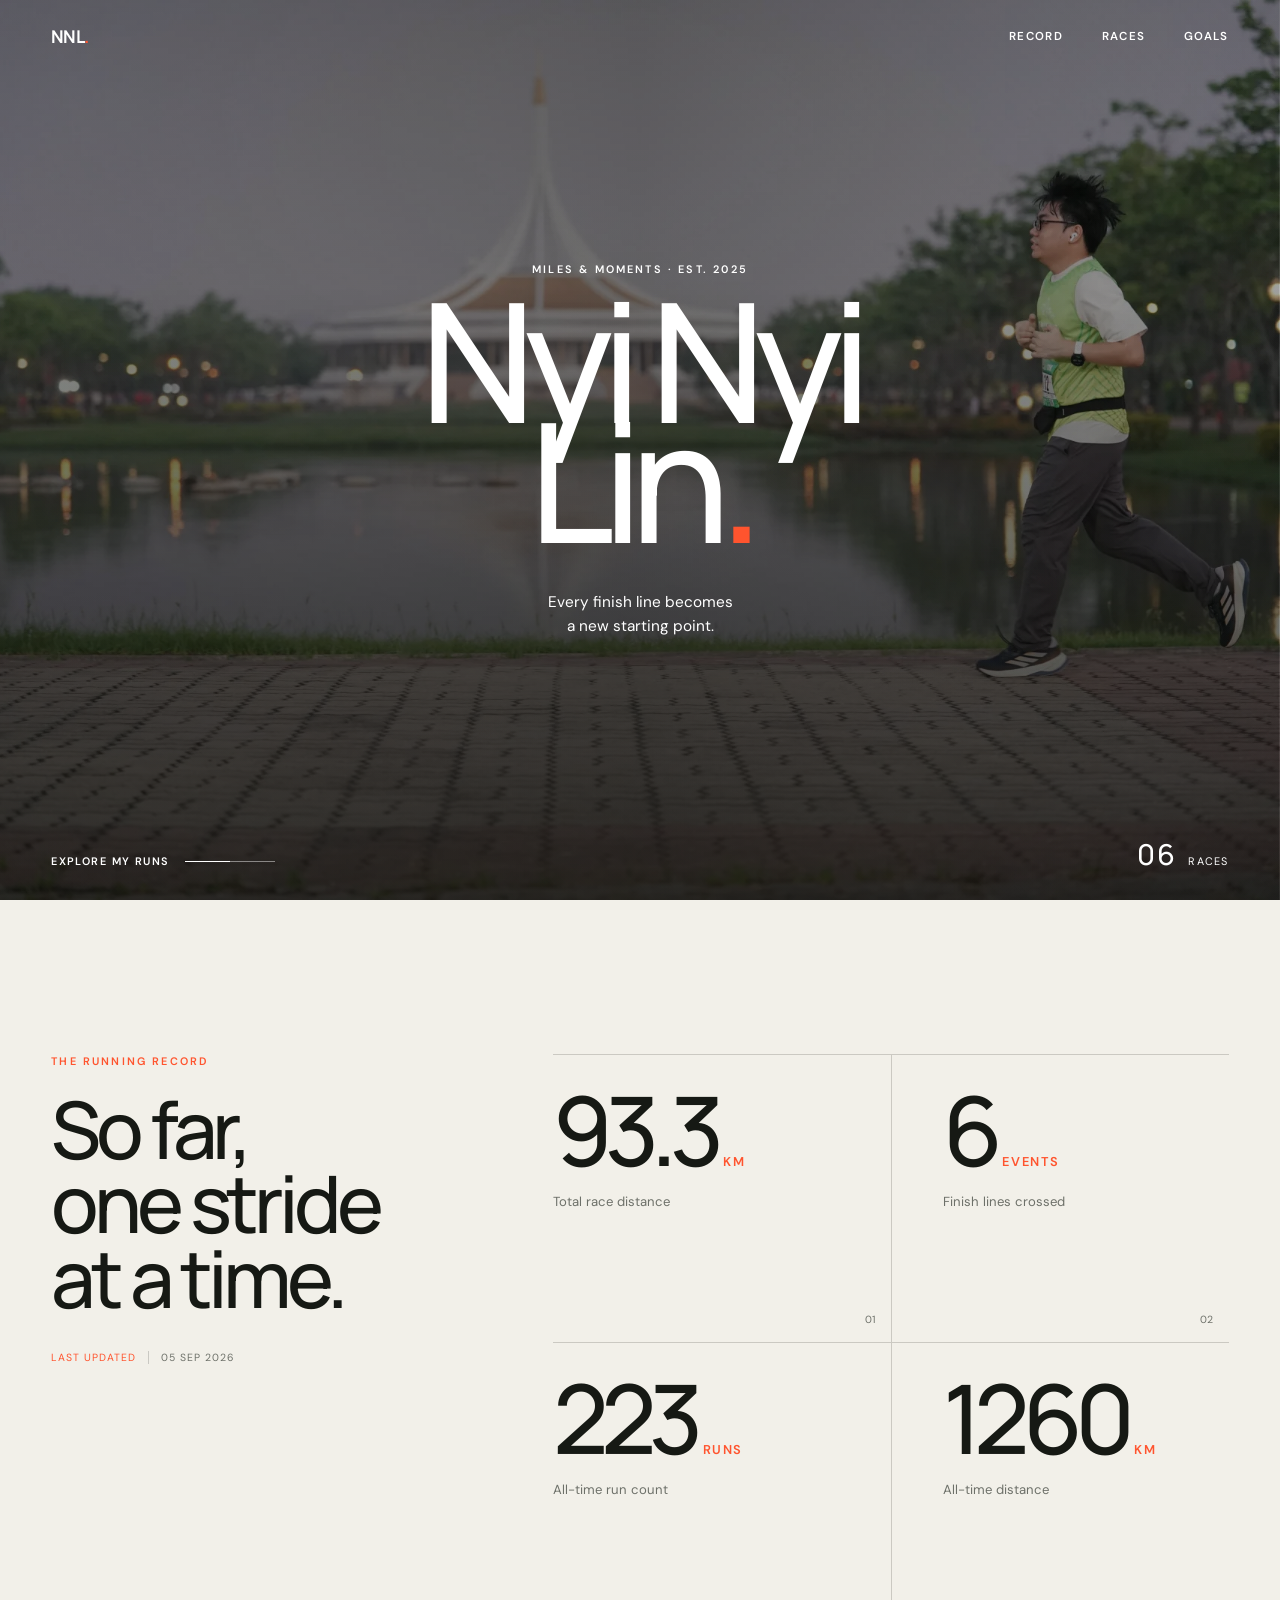
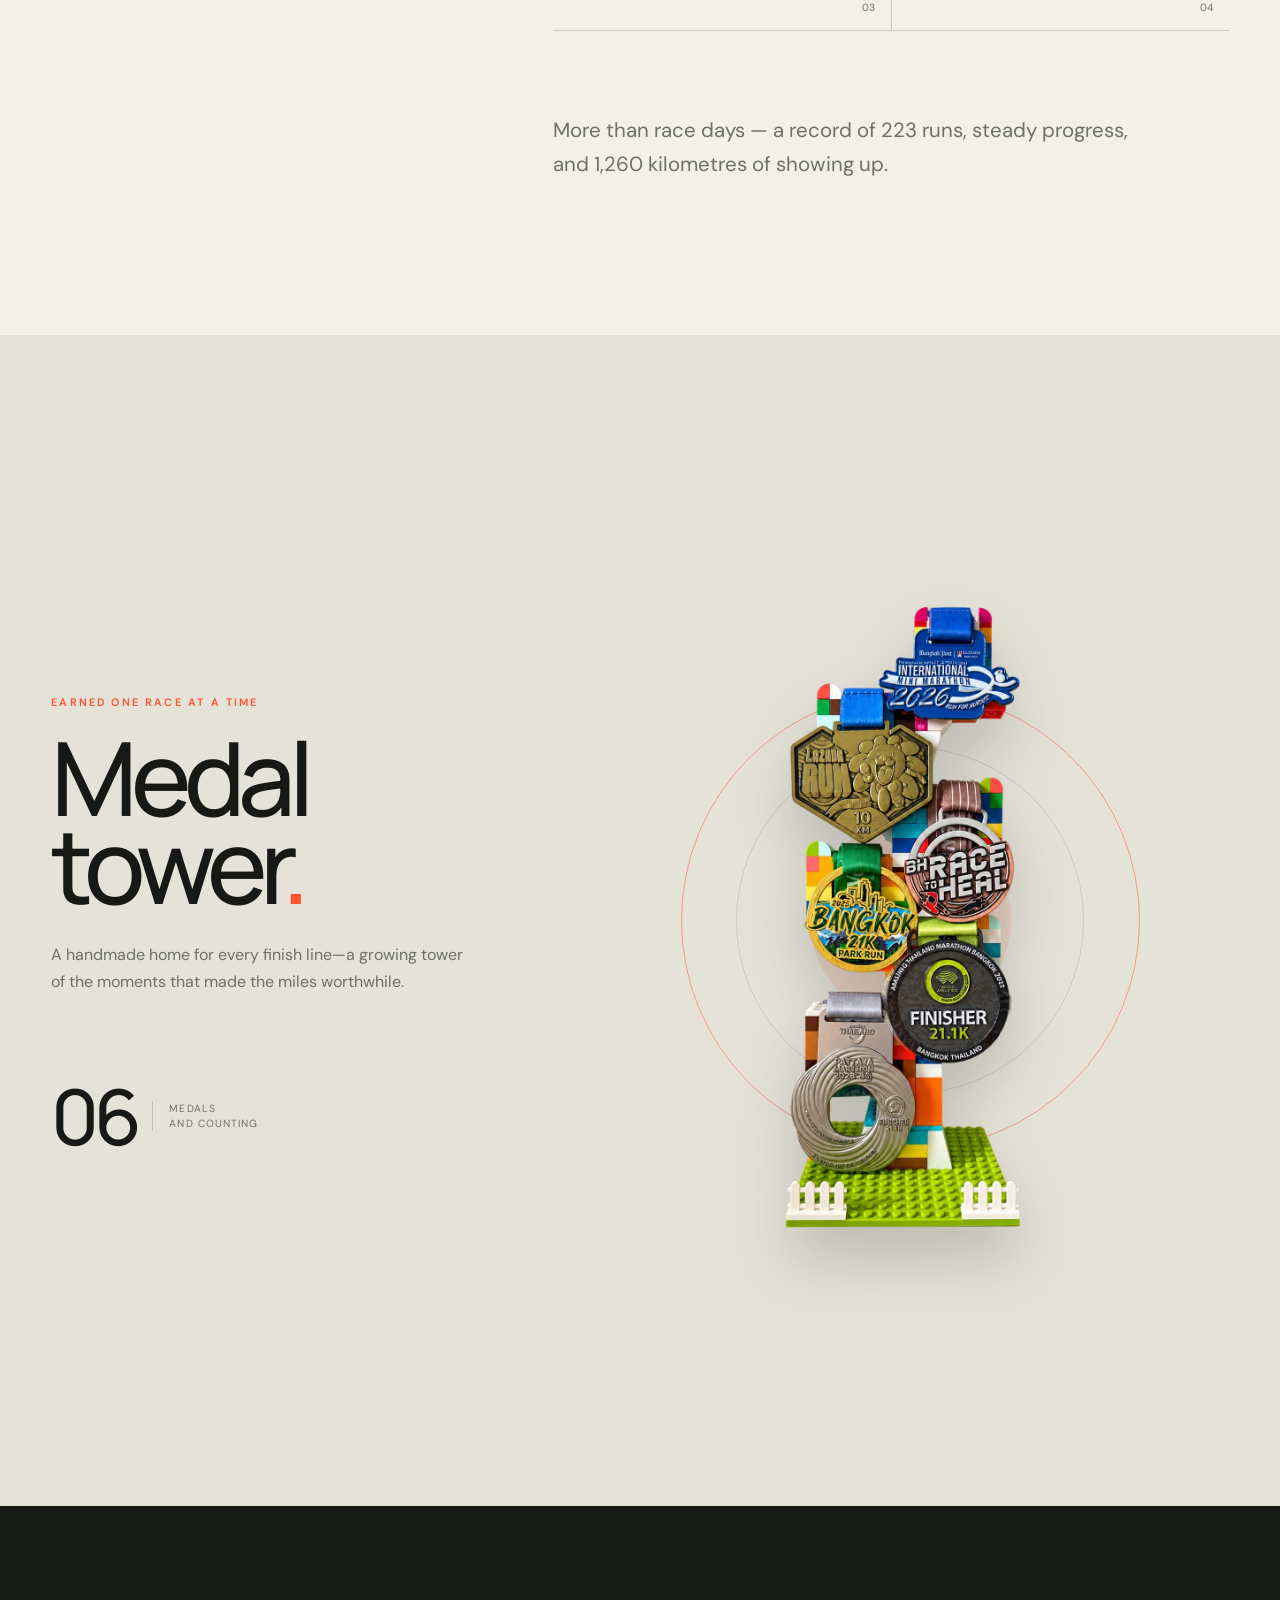
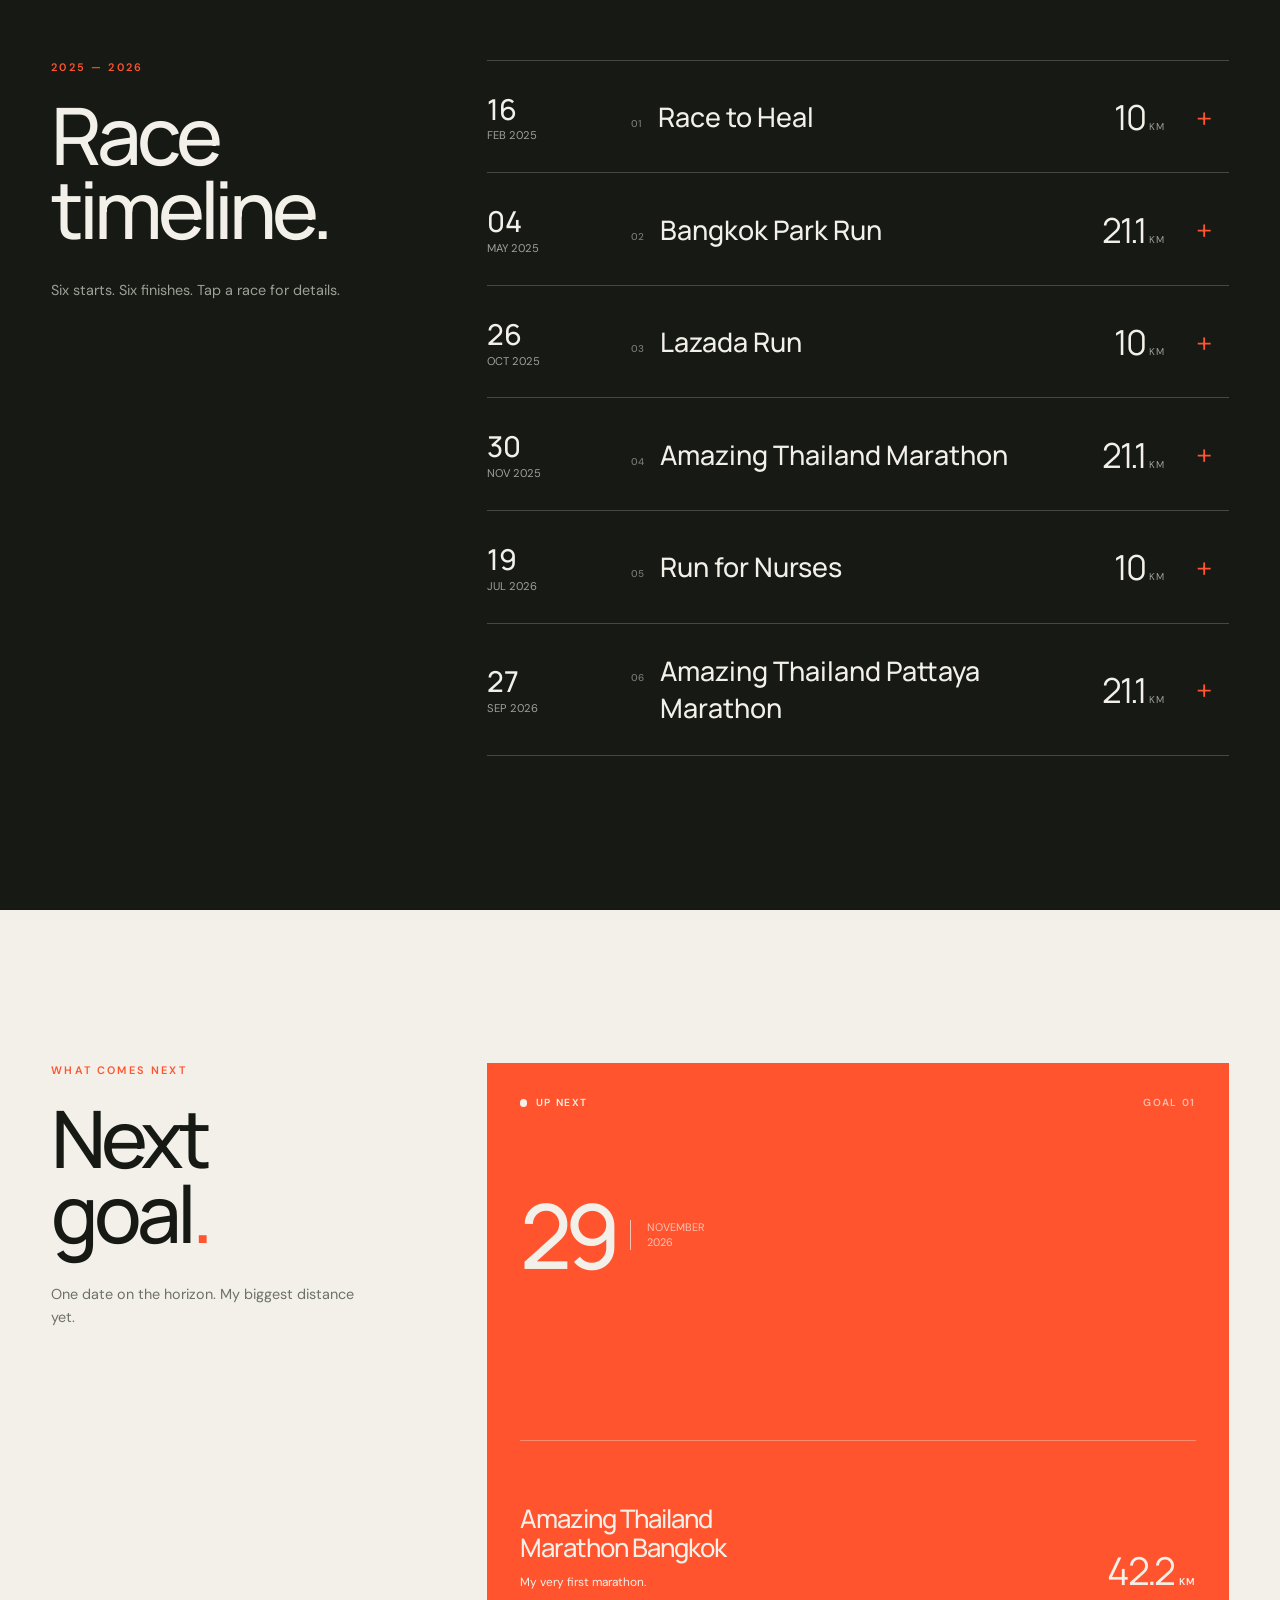
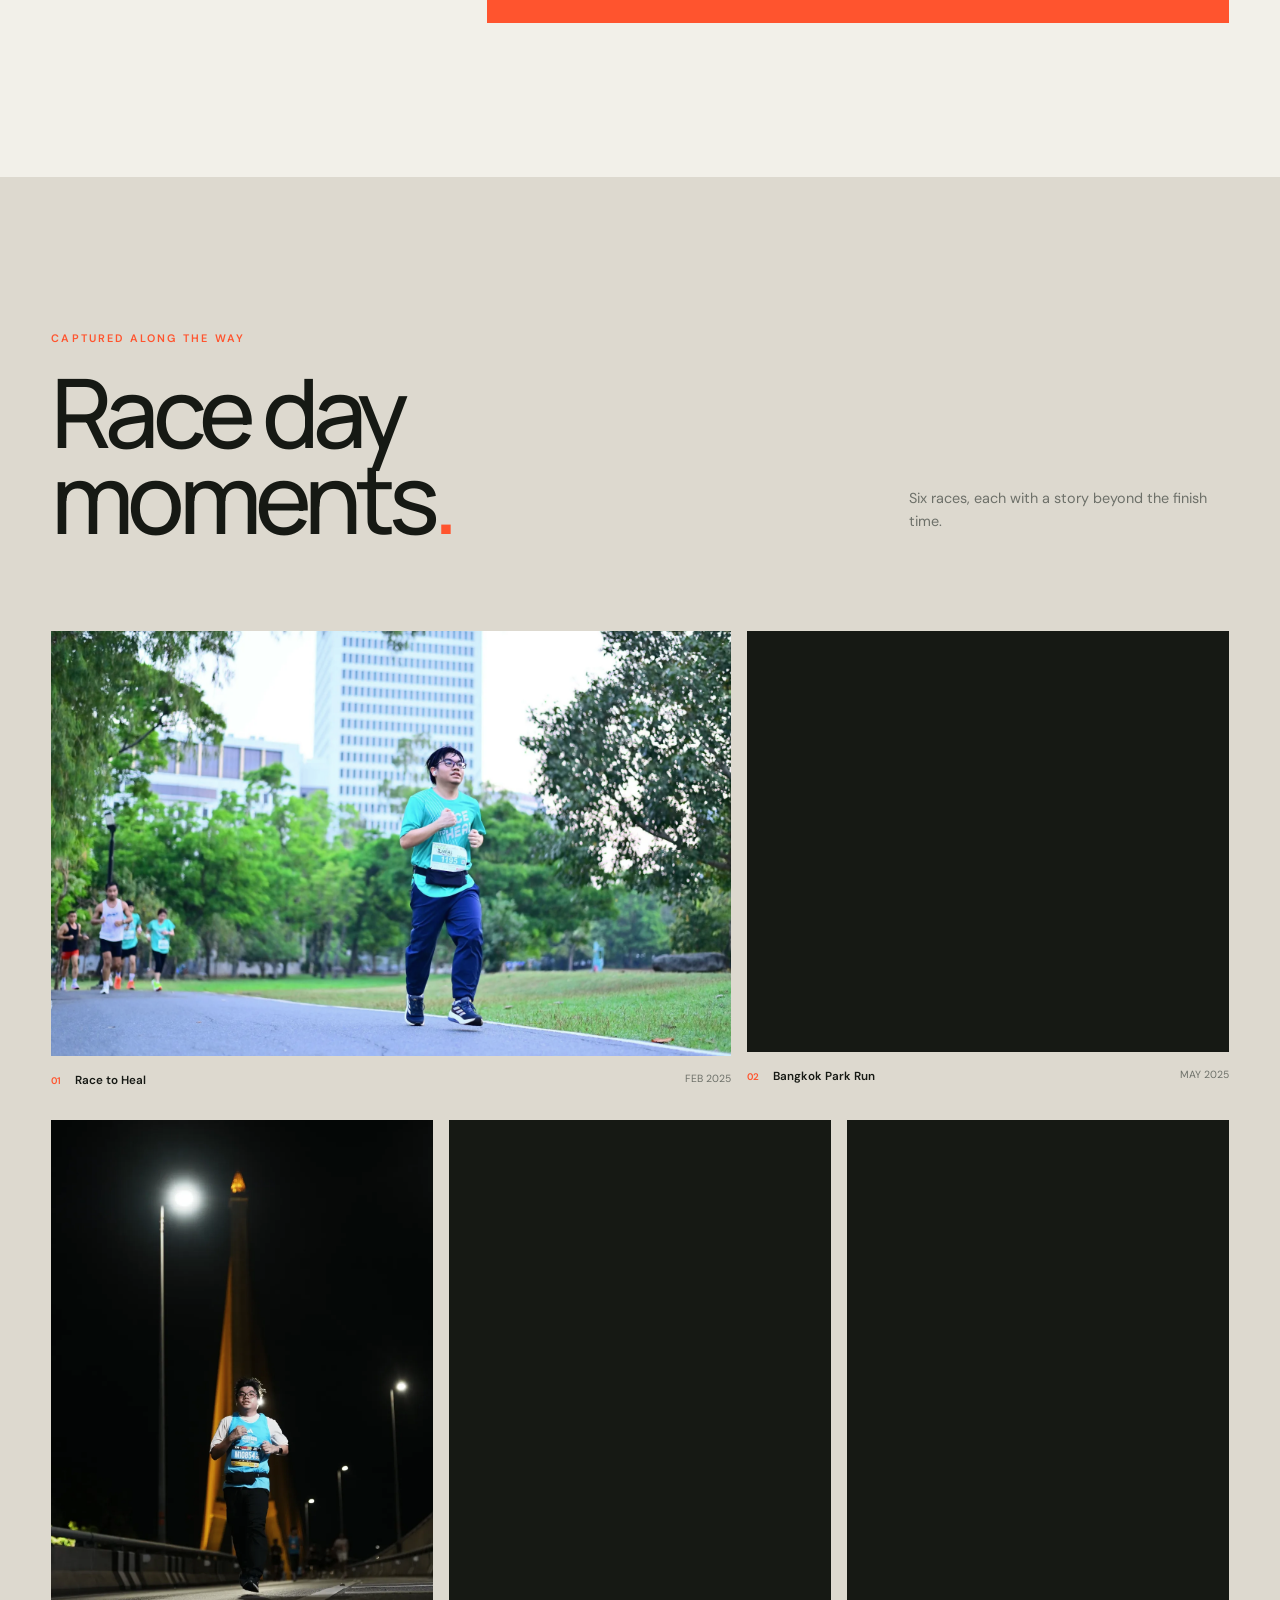
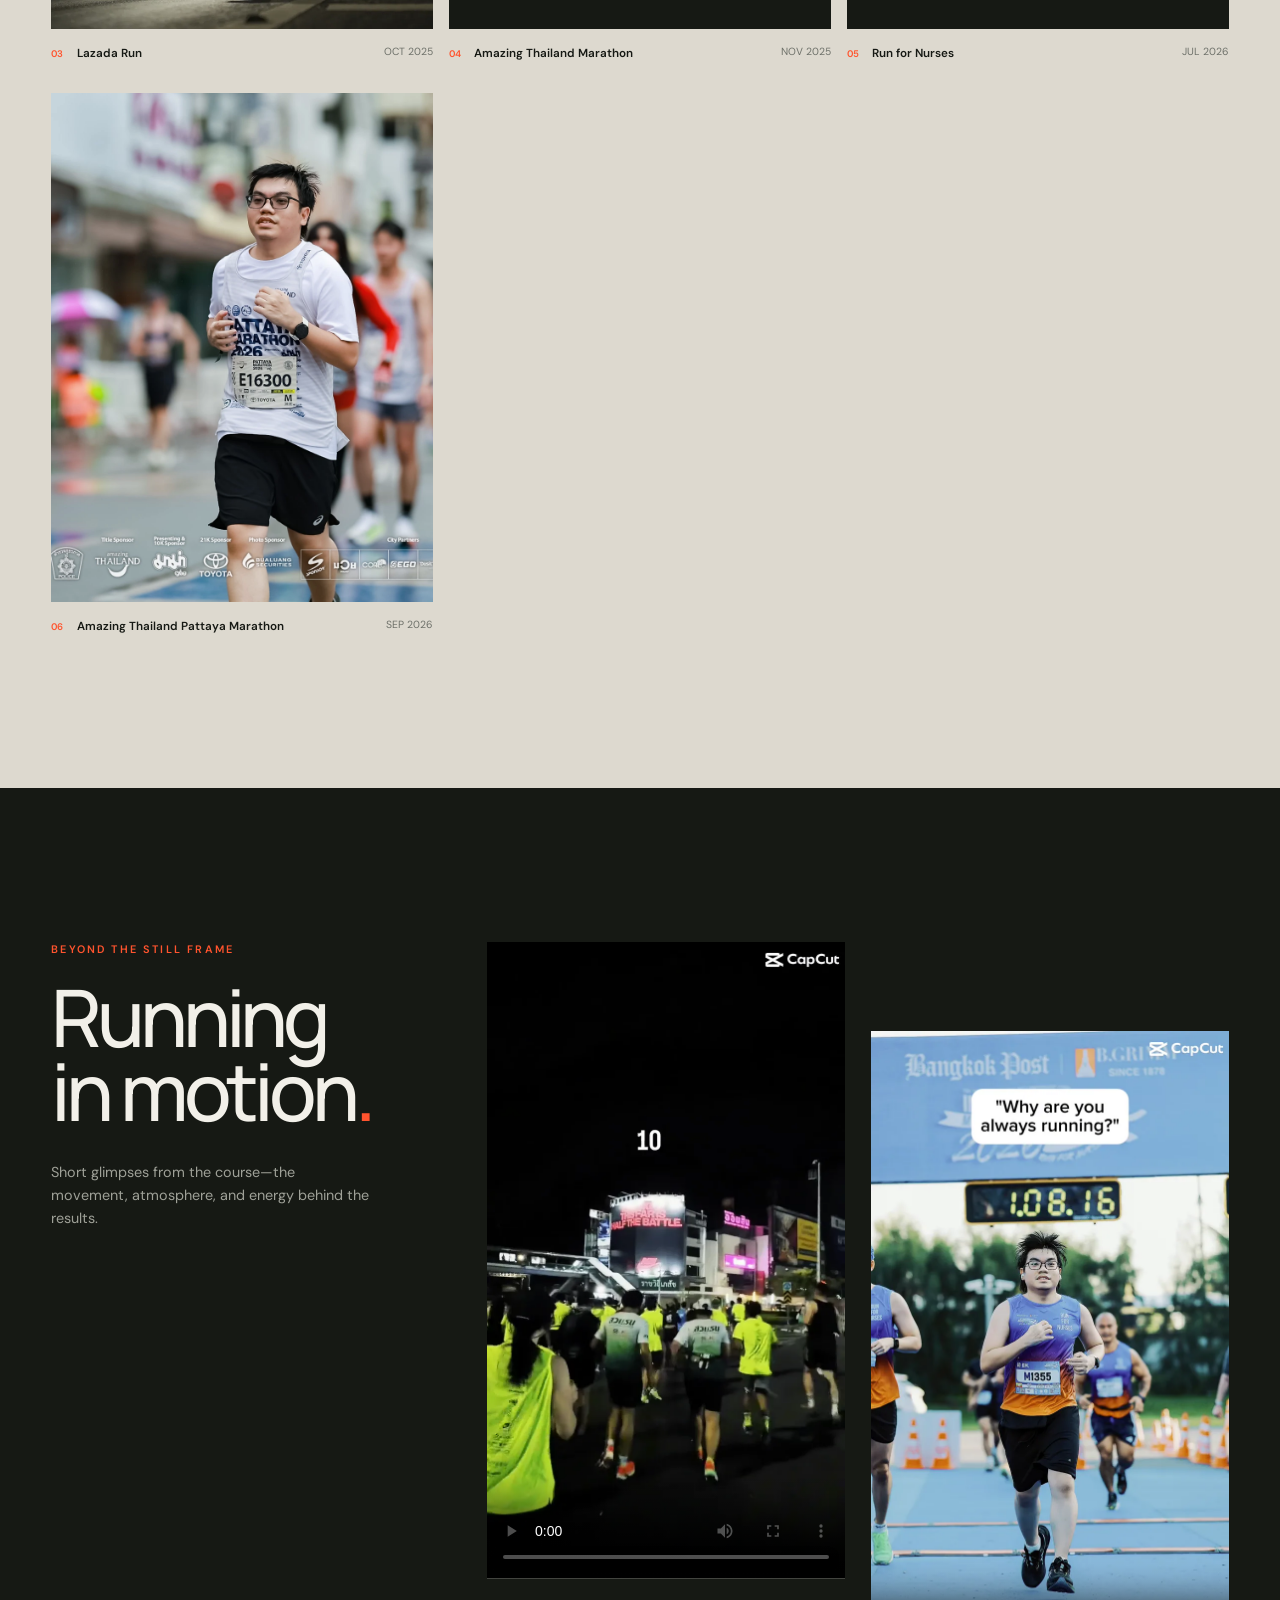
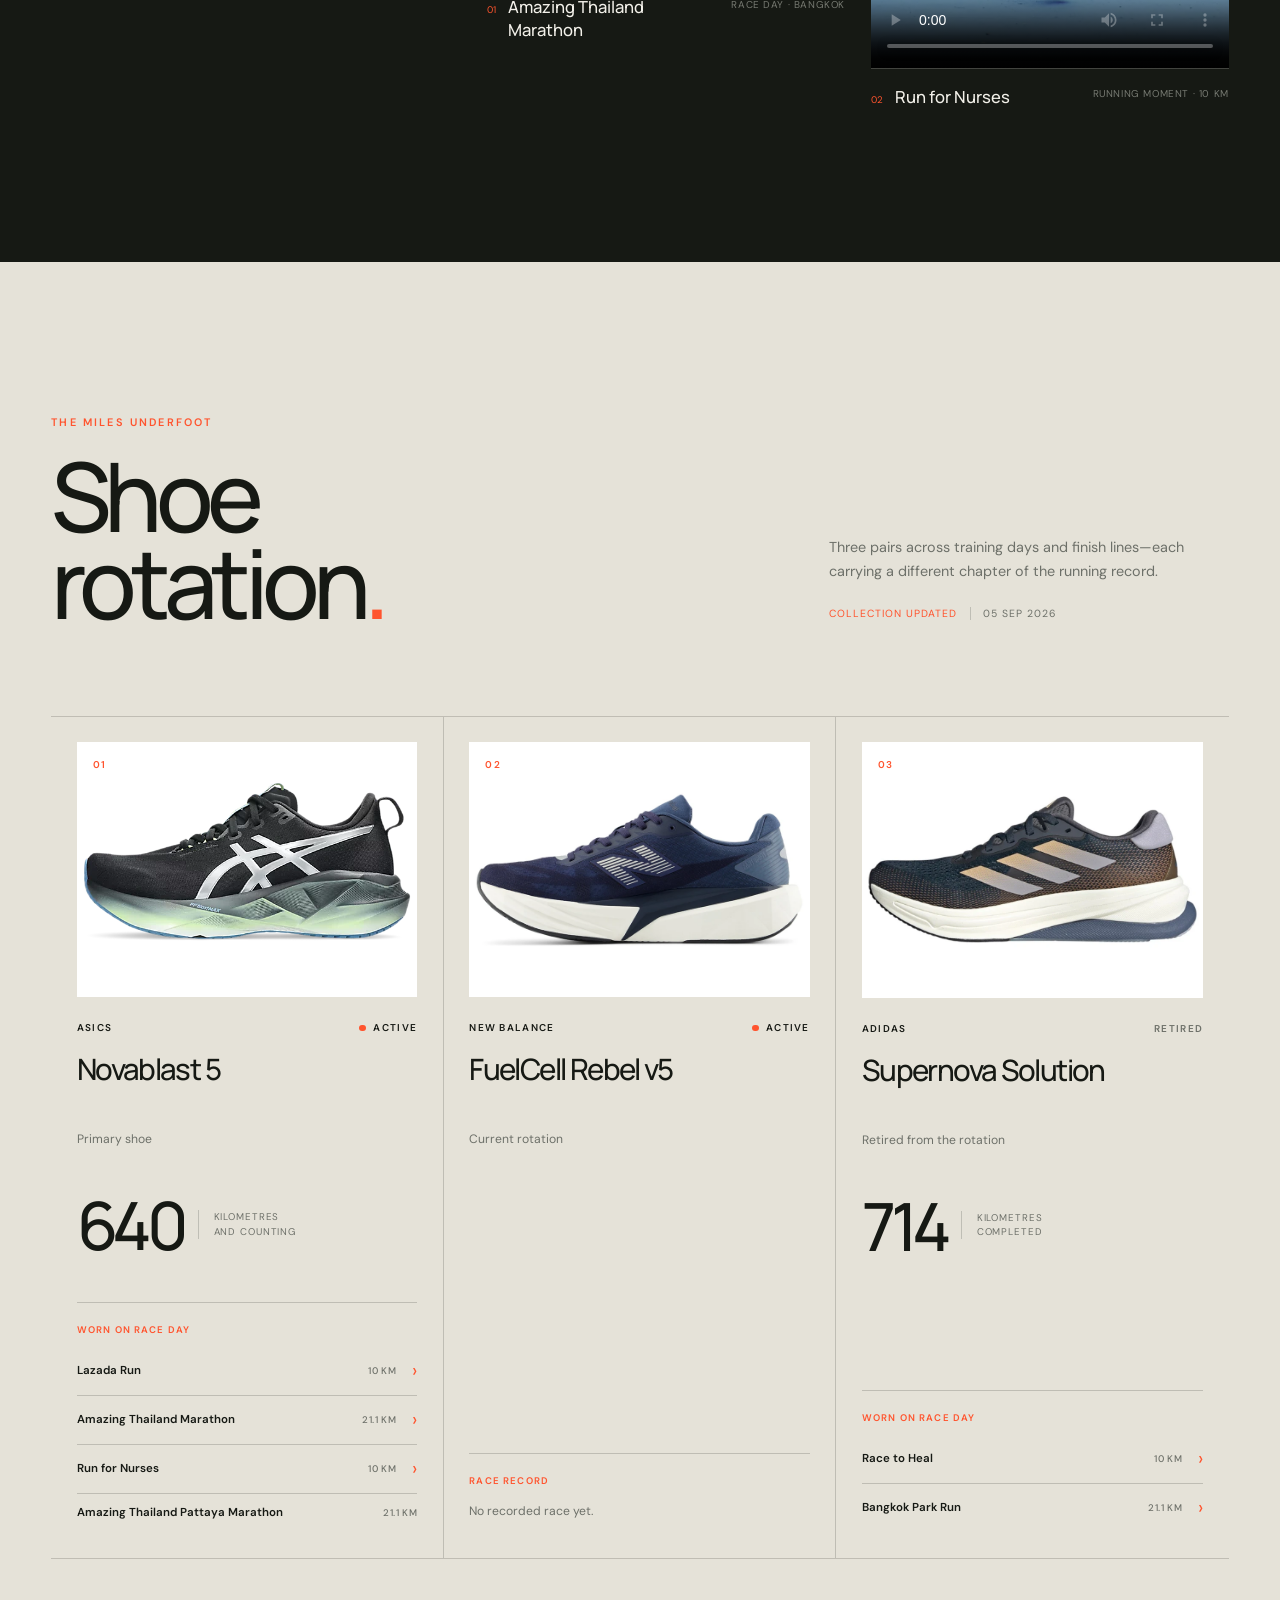
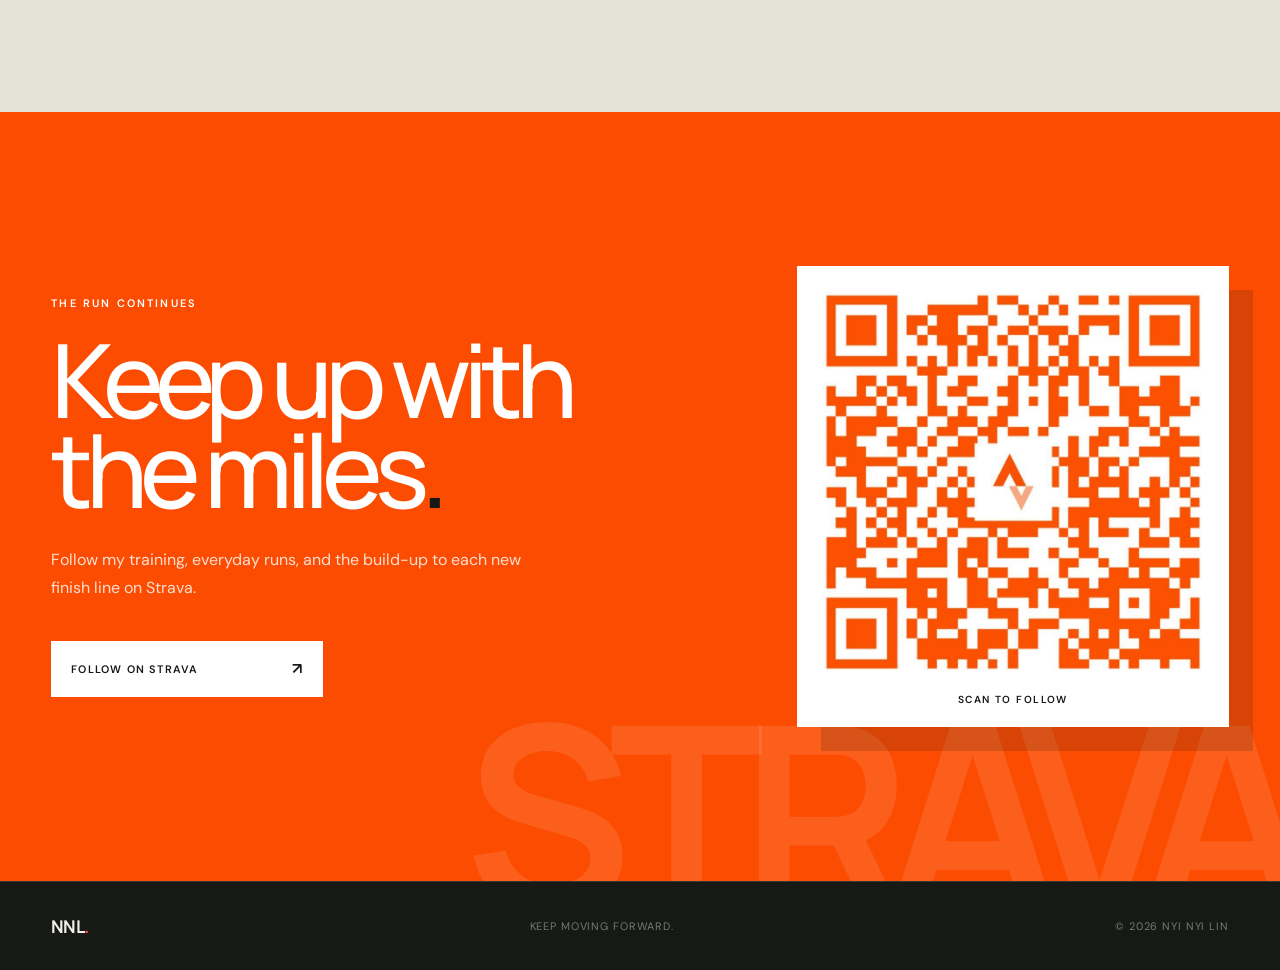
==== commit a7f1ea07: "Add updated medal tower" ====
--- a/index.html
+++ b/index.html
@@ -73,11 +73,11 @@
         <p class="section-kicker">Earned one race at a time</p>
         <h2 id="medal-title">Medal<br>tower<span class="accent-dot">.</span></h2>
         <p class="medal-intro">A handmade home for every finish line—a growing tower of the moments that made the miles worthwhile.</p>
-        <p class="medal-total"><strong>05</strong><span>medals<br>and counting</span></p>
+        <p class="medal-total"><strong>06</strong><span>medals<br>and counting</span></p>
       </div>
       <div class="medal-visual reveal">
         <span class="medal-ring" aria-hidden="true"></span>
-        <img src="assets/images/hero/medal-stand-cutout.webp" alt="Handmade medal tower displaying five running medals" loading="lazy" decoding="async">
+        <img src="assets/images/hero/medal-tower-six-medals.webp" alt="Handmade medal tower displaying six running medals, including the Pattaya Marathon medal" loading="lazy" decoding="async">
       </div>
     </section>
 
--- a/assets/css/styles.css
+++ b/assets/css/styles.css
@@ -52,7 +52,7 @@
 .medal-total strong { font-family:"Manrope",sans-serif; font-size:clamp(3.5rem,6vw,6rem); font-weight:500; letter-spacing:-.07em; line-height:.8; }
 .medal-total span { padding-left:1rem; color:var(--muted); font-size:.65rem; letter-spacing:.1em; line-height:1.45; text-transform:uppercase; border-left:1px solid var(--line); }
 .medal-visual { position:relative; display:grid; place-items:center; min-height:clamp(36rem,70vw,54rem); }
-.medal-visual img { position:relative; z-index:1; display:block; width:min(72%,25rem); max-height:49rem; object-fit:contain; filter:drop-shadow(0 2rem 2rem rgba(22,25,20,.2)); }
+.medal-visual img { position:relative; z-index:1; display:block; width:min(90%,30rem); max-height:49rem; object-fit:contain; filter:drop-shadow(0 2rem 2rem rgba(22,25,20,.2)); }
 .medal-ring { position:absolute; width:min(72%,34rem); aspect-ratio:1; border:1px solid rgba(255,84,46,.5); border-radius:50%; }
 .medal-ring::before,.medal-ring::after { content:""; position:absolute; inset:12%; border:1px solid rgba(22,25,20,.12); border-radius:50%; }
 .medal-ring::after { inset:28%; background:var(--accent); border:0; opacity:.12; }
@@ -214,7 +214,7 @@
   .stat { min-height:13rem; padding-top:1.5rem; }
   .summary-note { grid-column:1; margin-top:-1.5rem; }
   .medal-visual { min-height:36rem; margin-top:-2rem; }
-  .medal-visual img { width:min(70vw,20rem); }
+  .medal-visual img { width:min(110vw,30rem); max-width:none; }
   .timeline-heading { position:static; }
   .race-toggle { grid-template-columns:4rem 1fr auto 1rem; gap:.75rem; padding:1.4rem 0; }
   .race-date strong { font-size:1.45rem; }
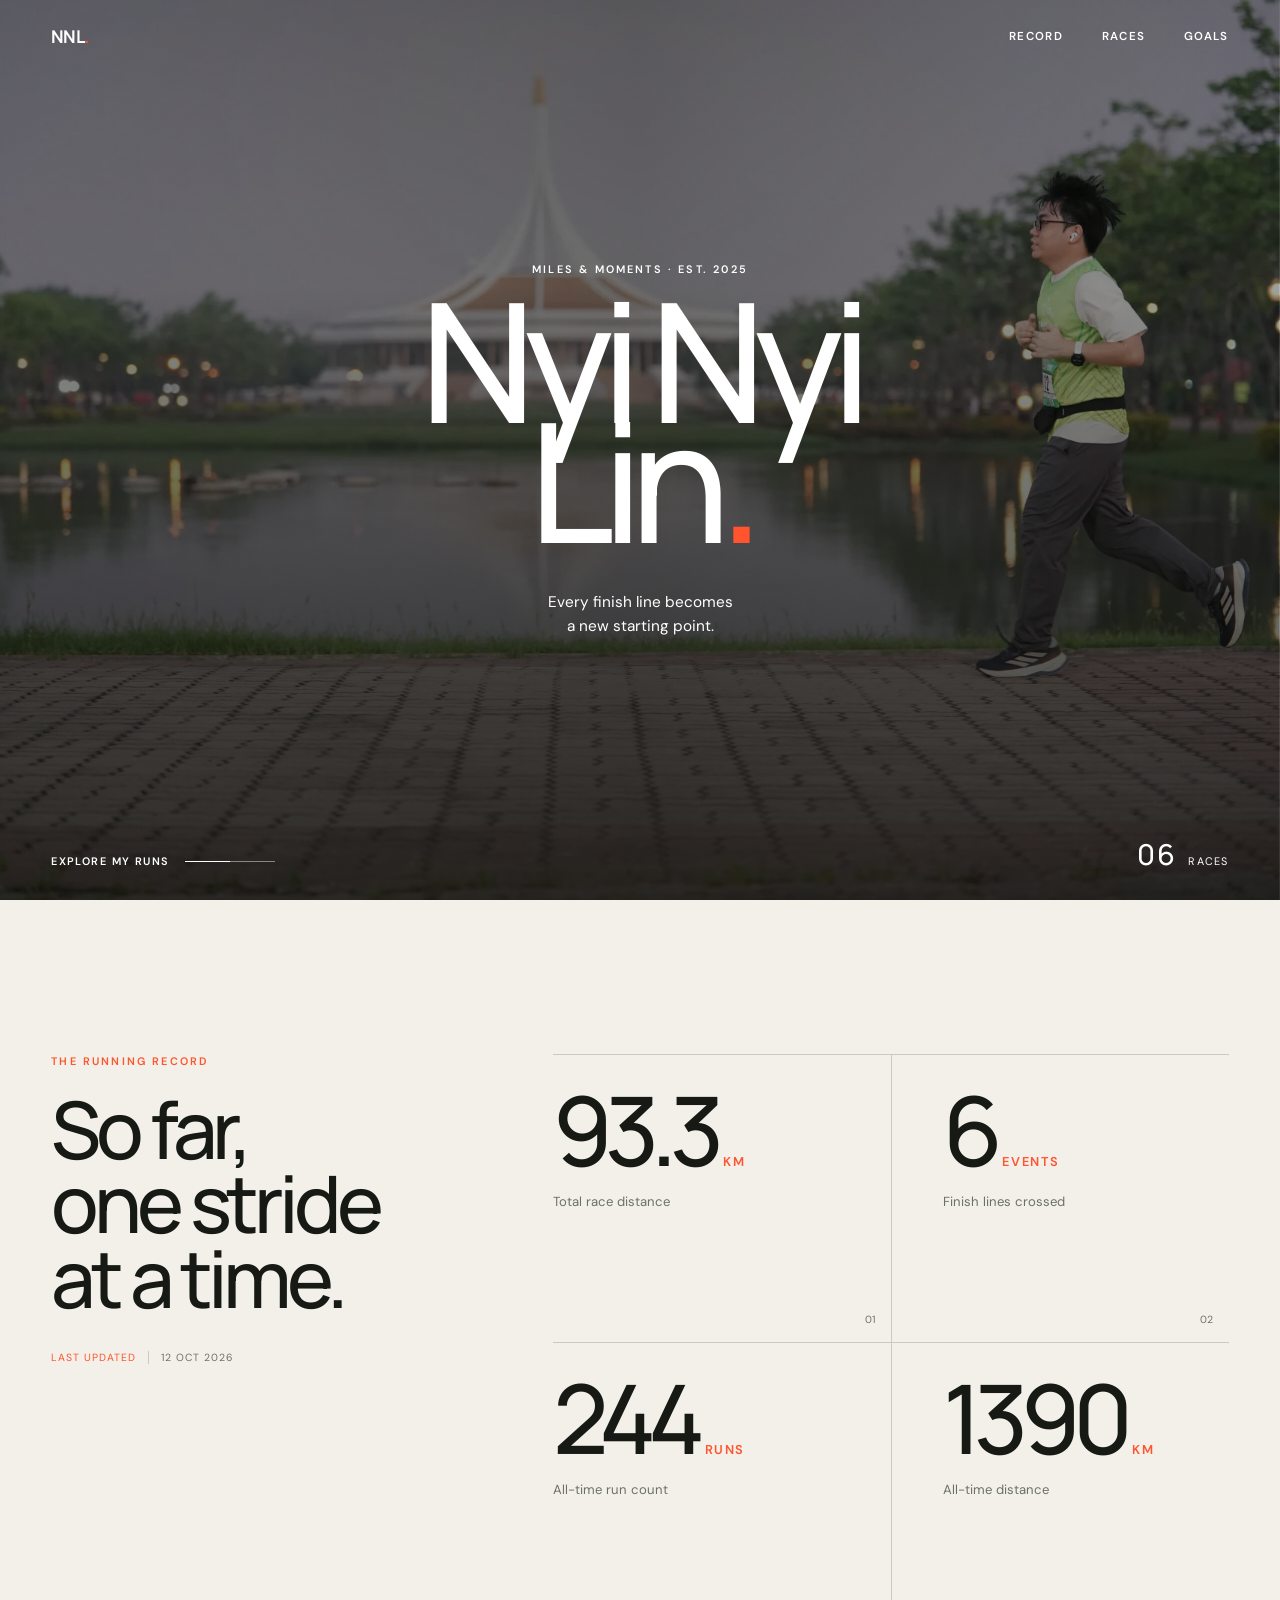
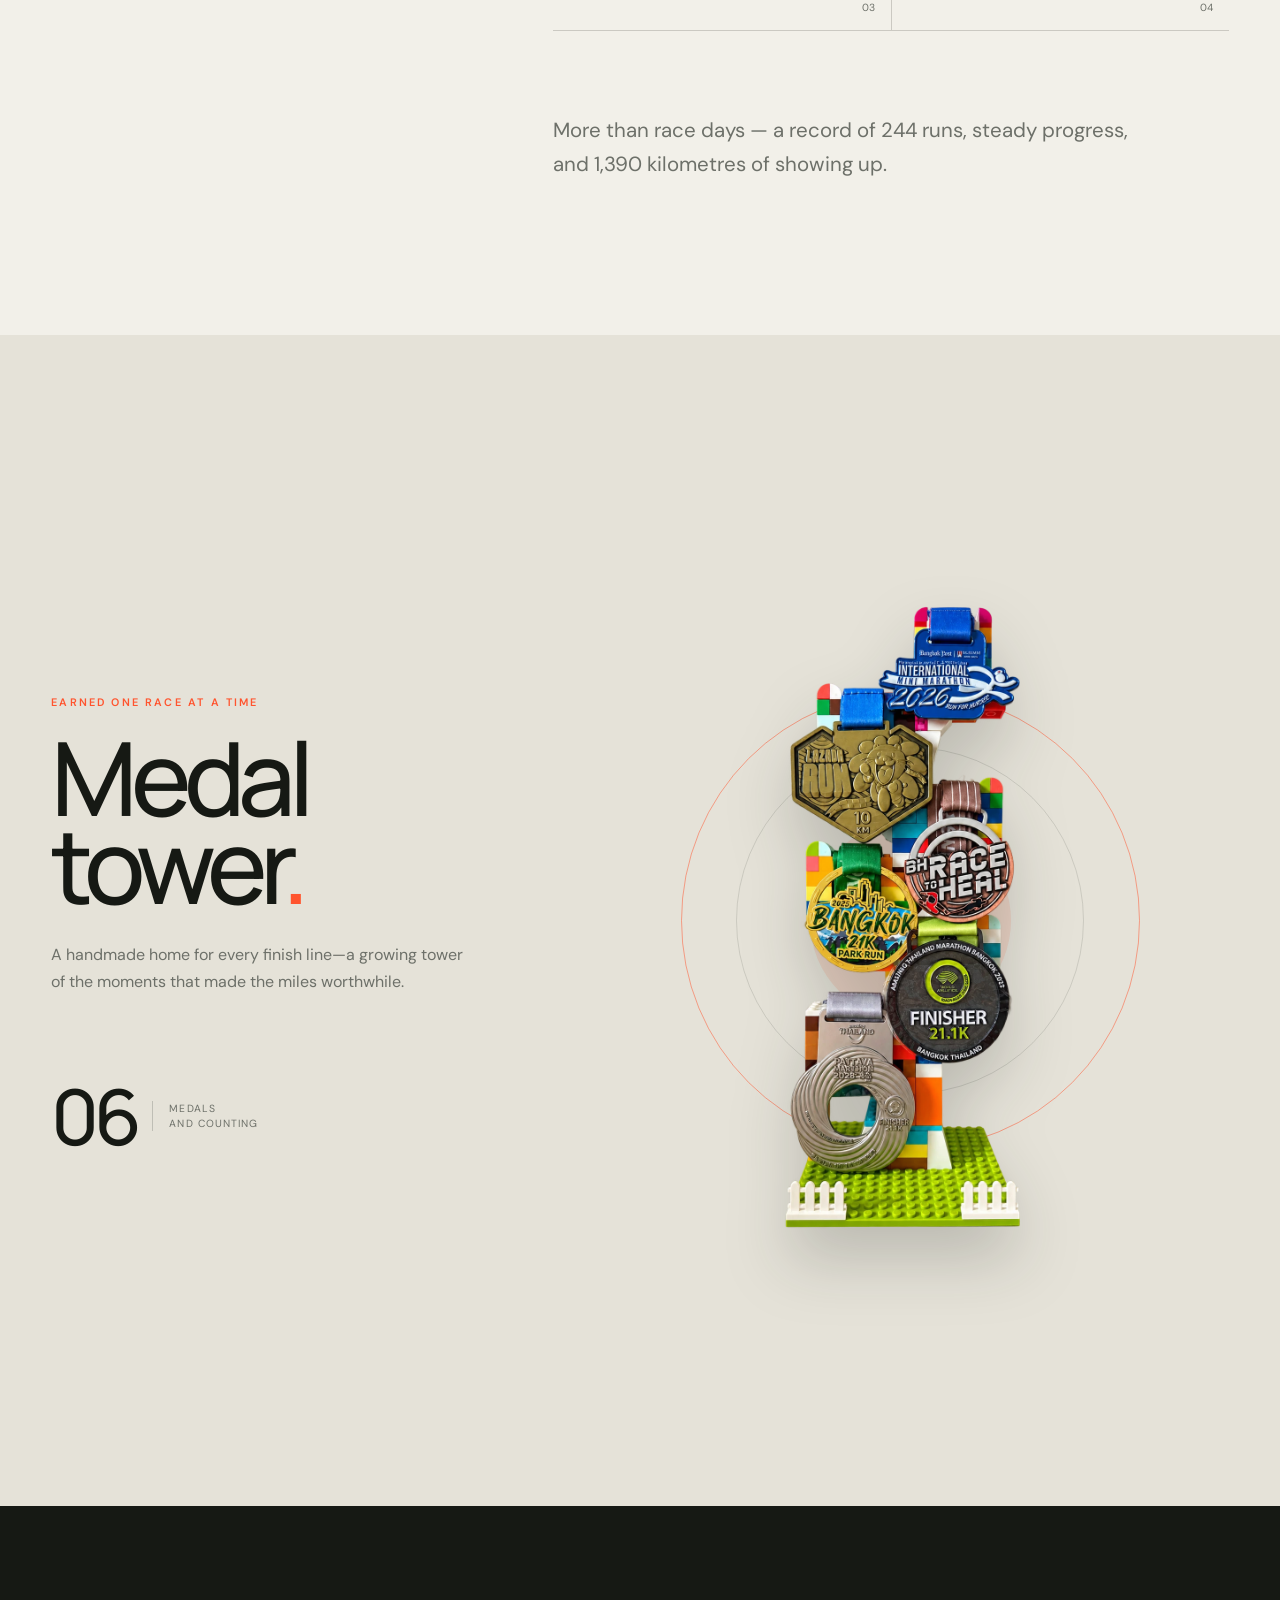
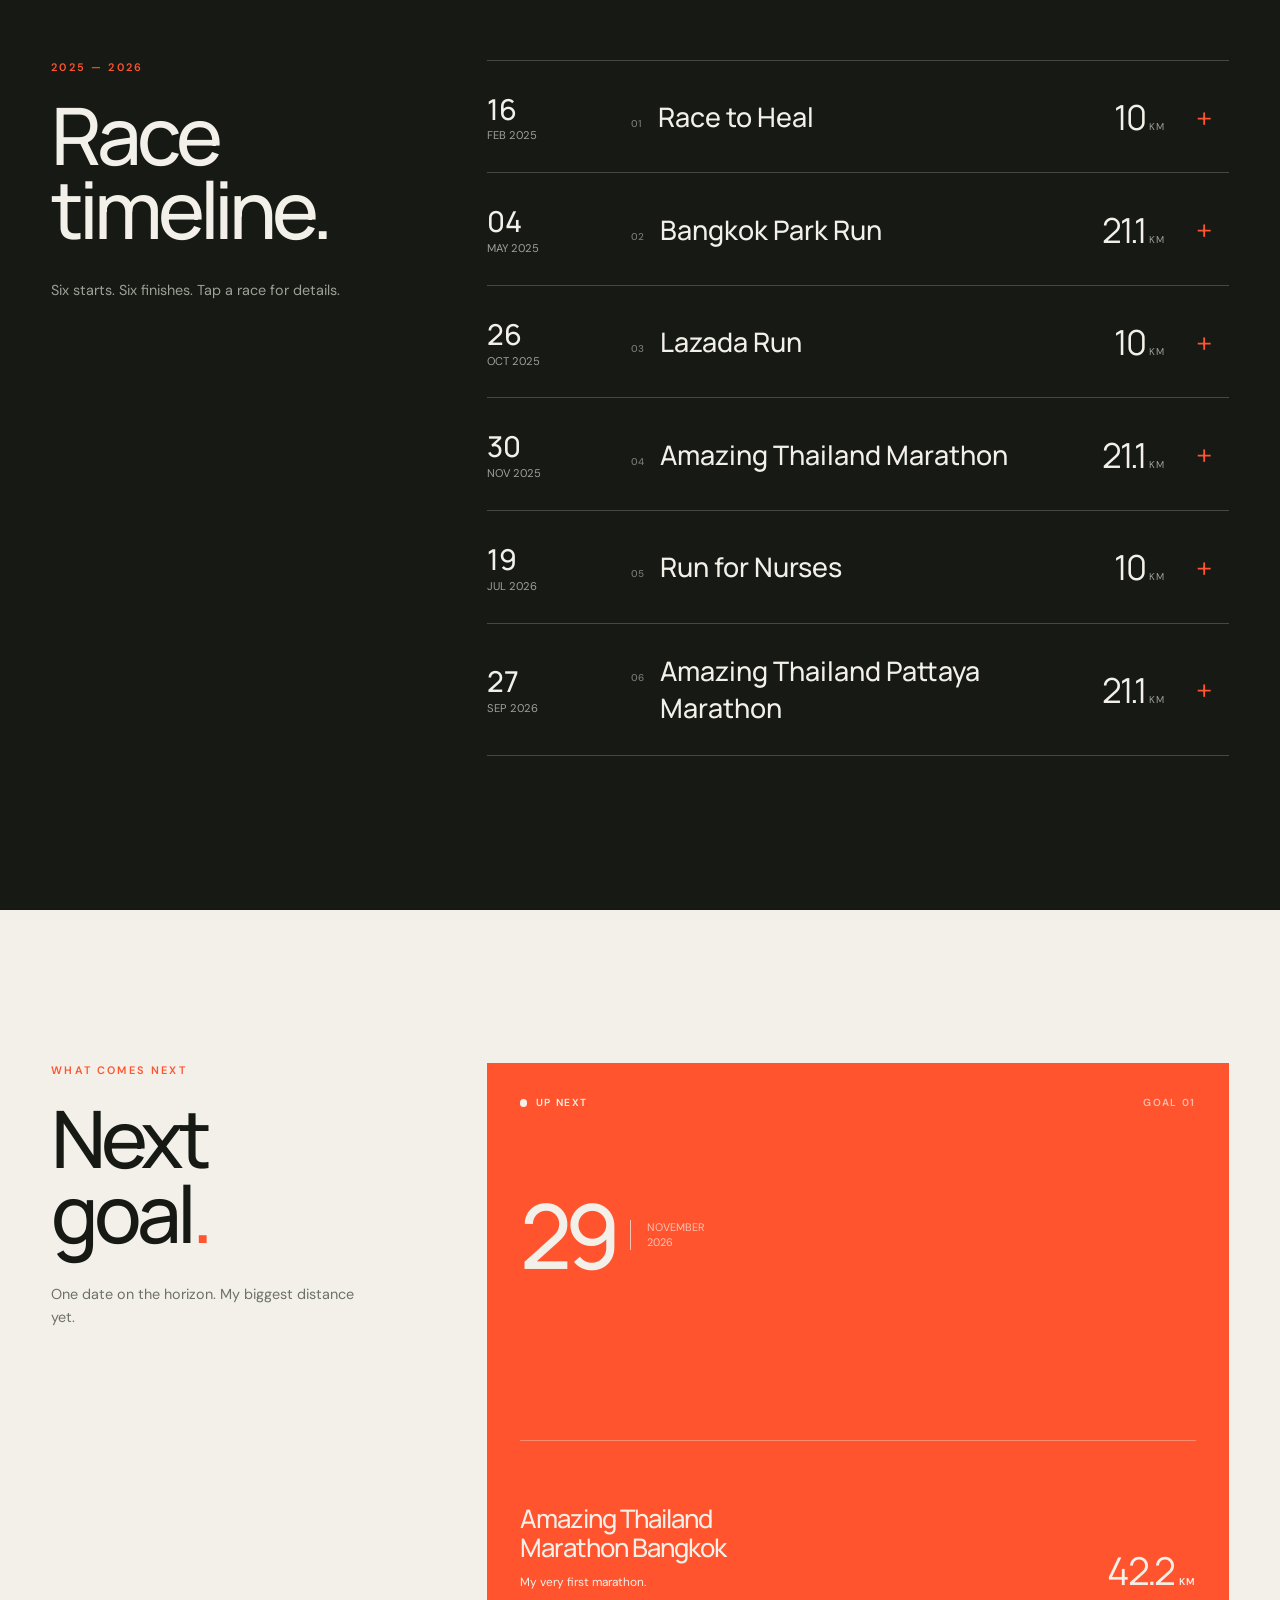
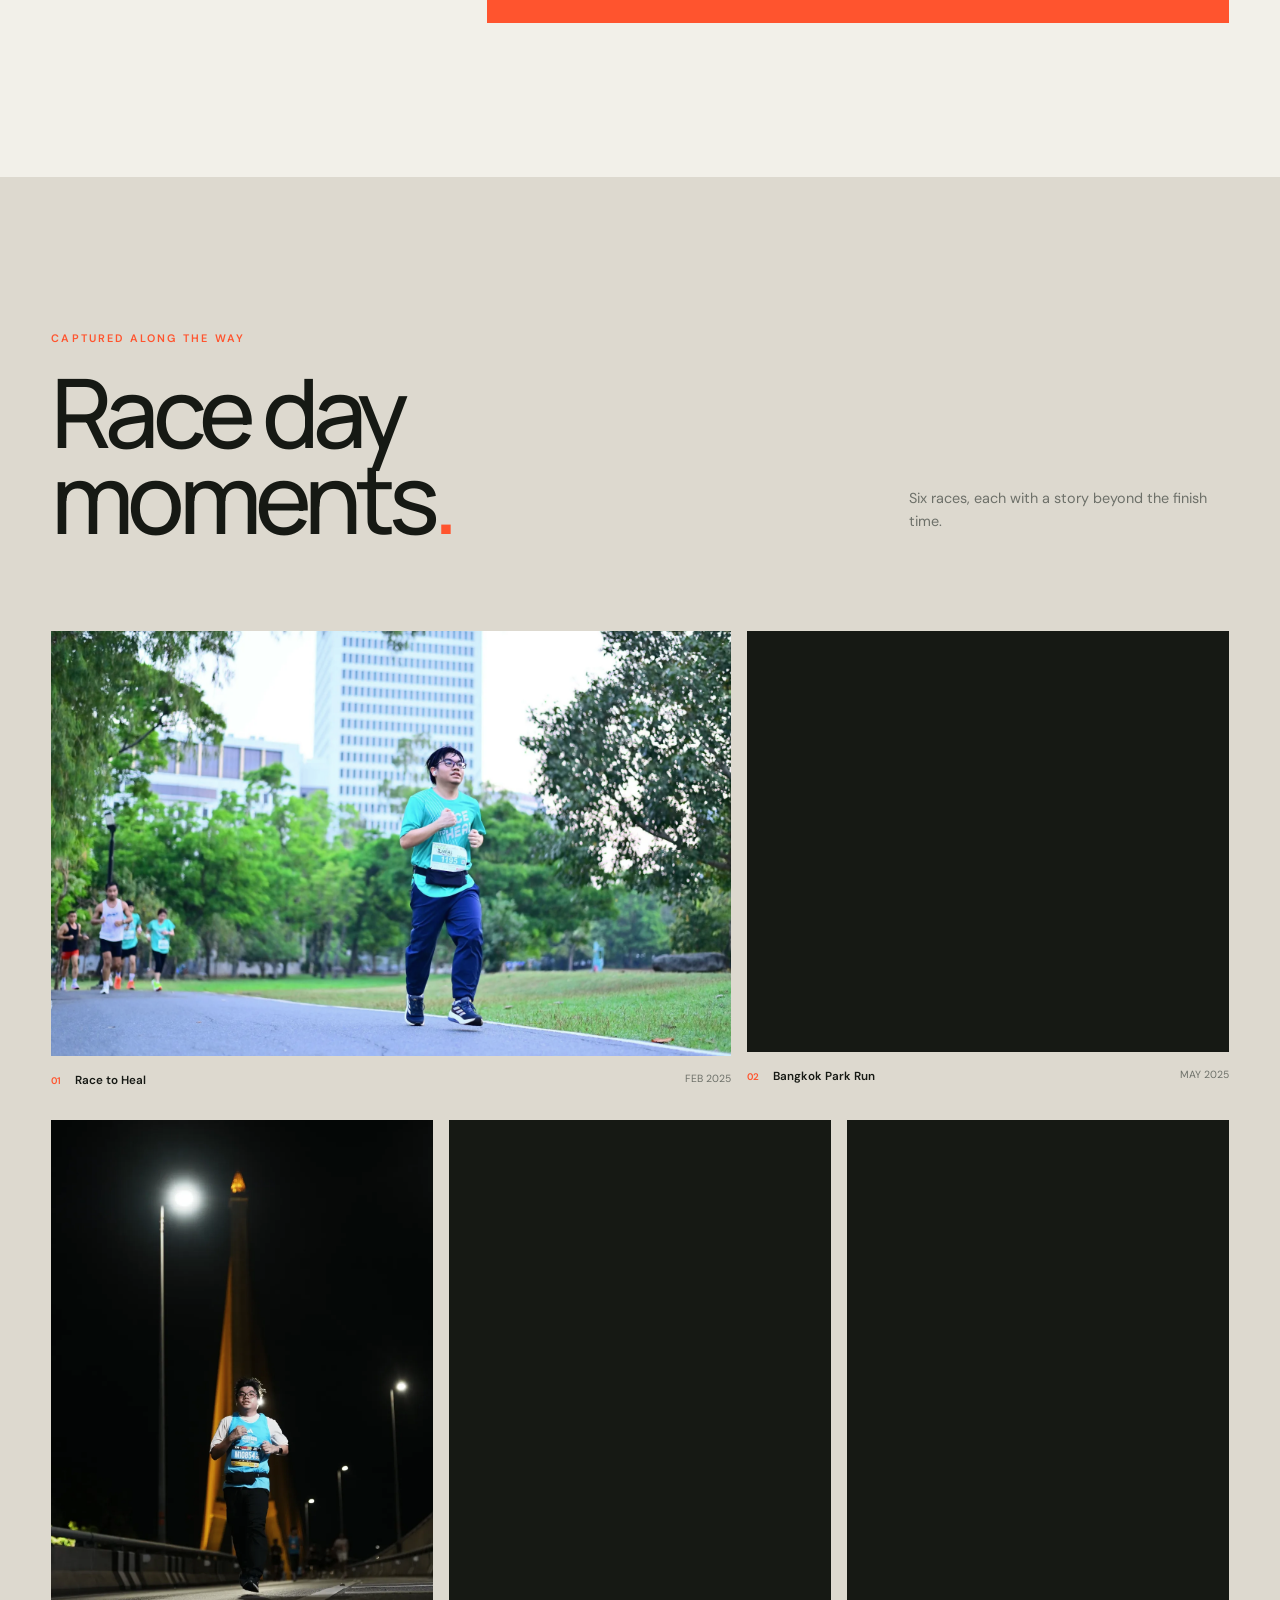
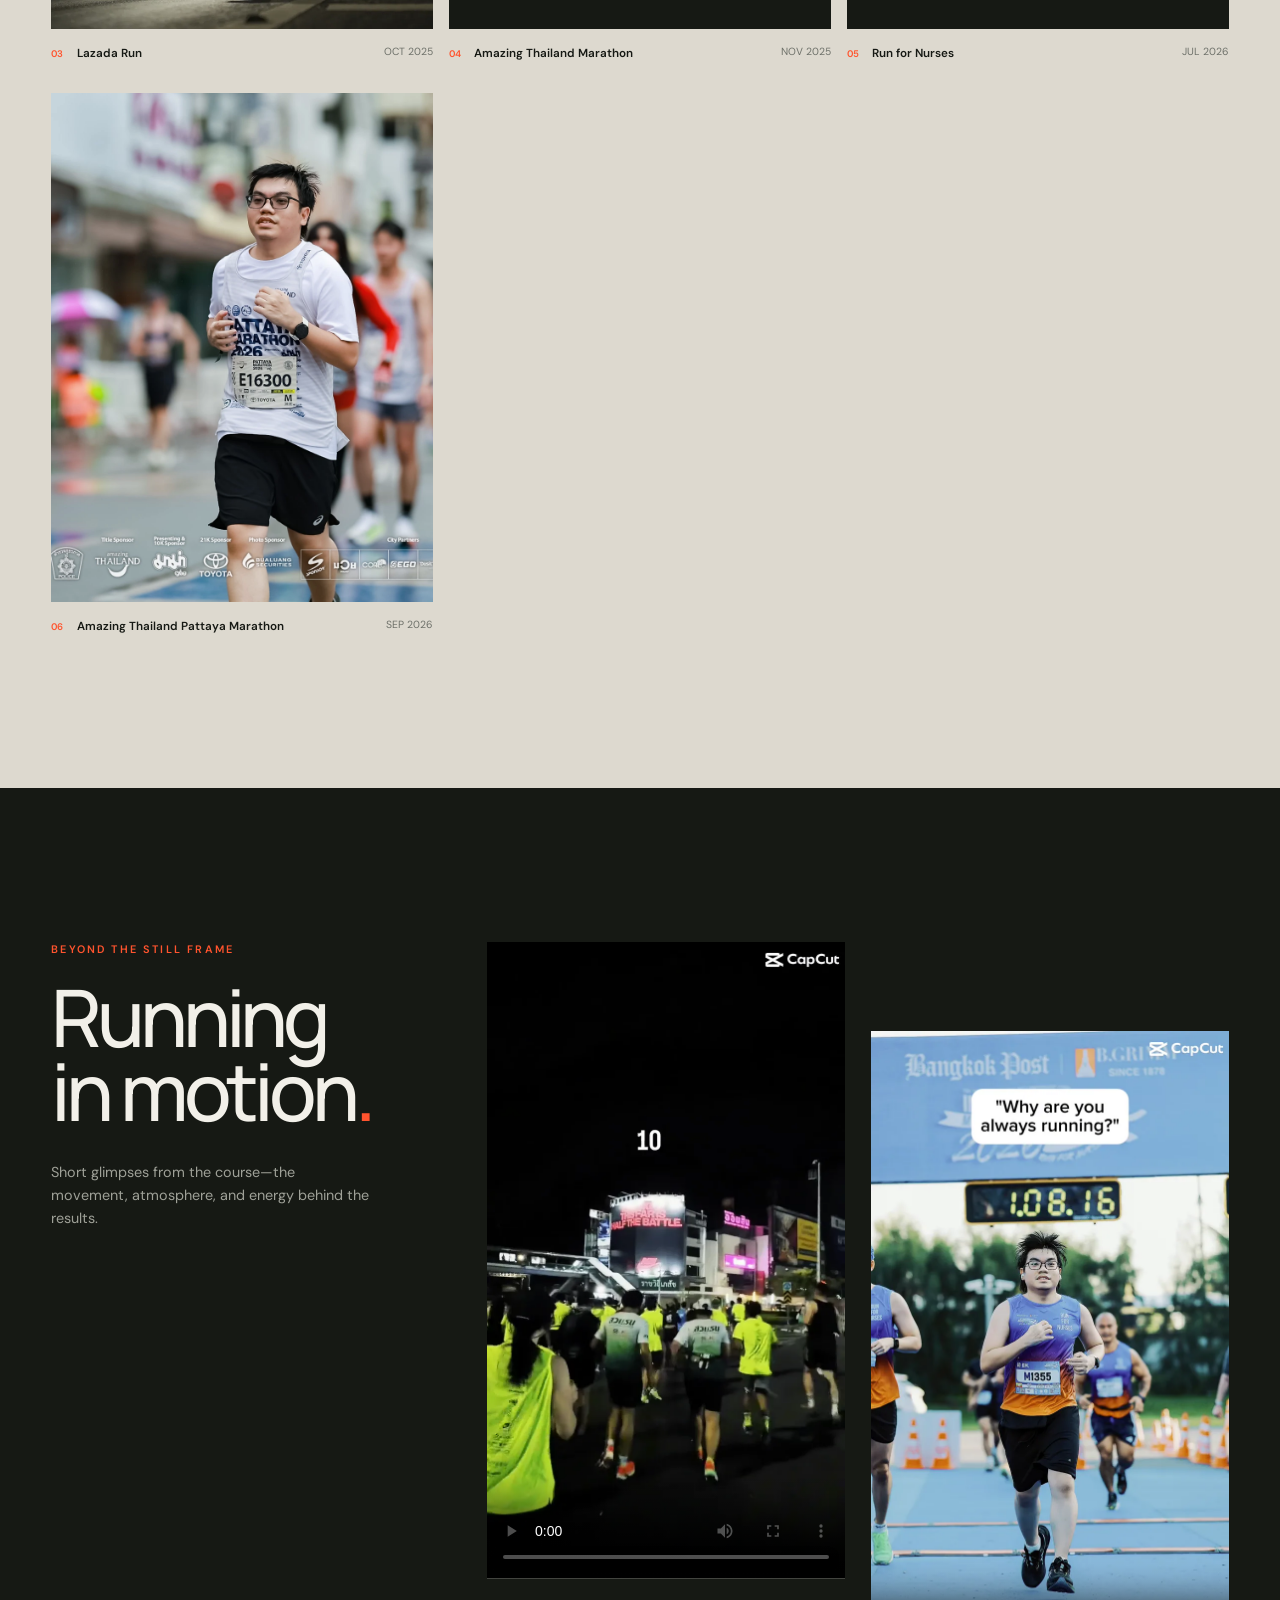
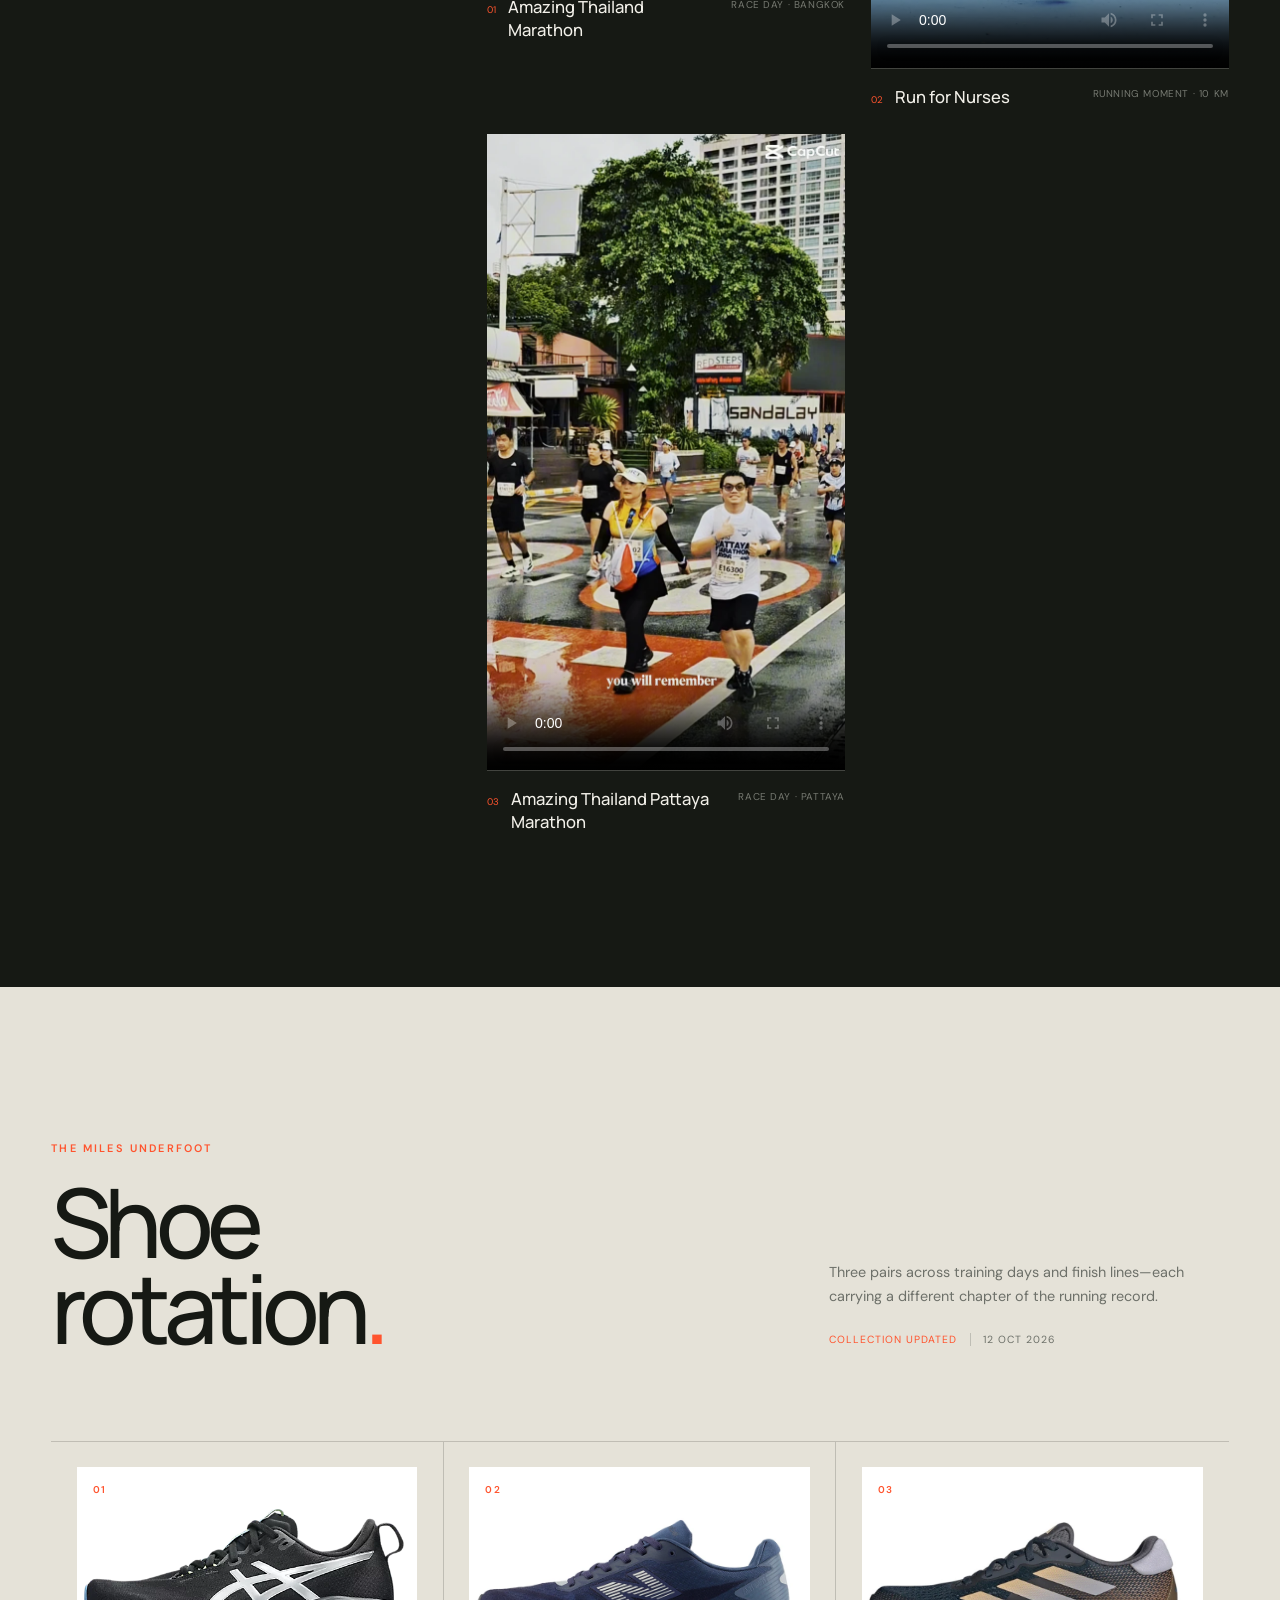
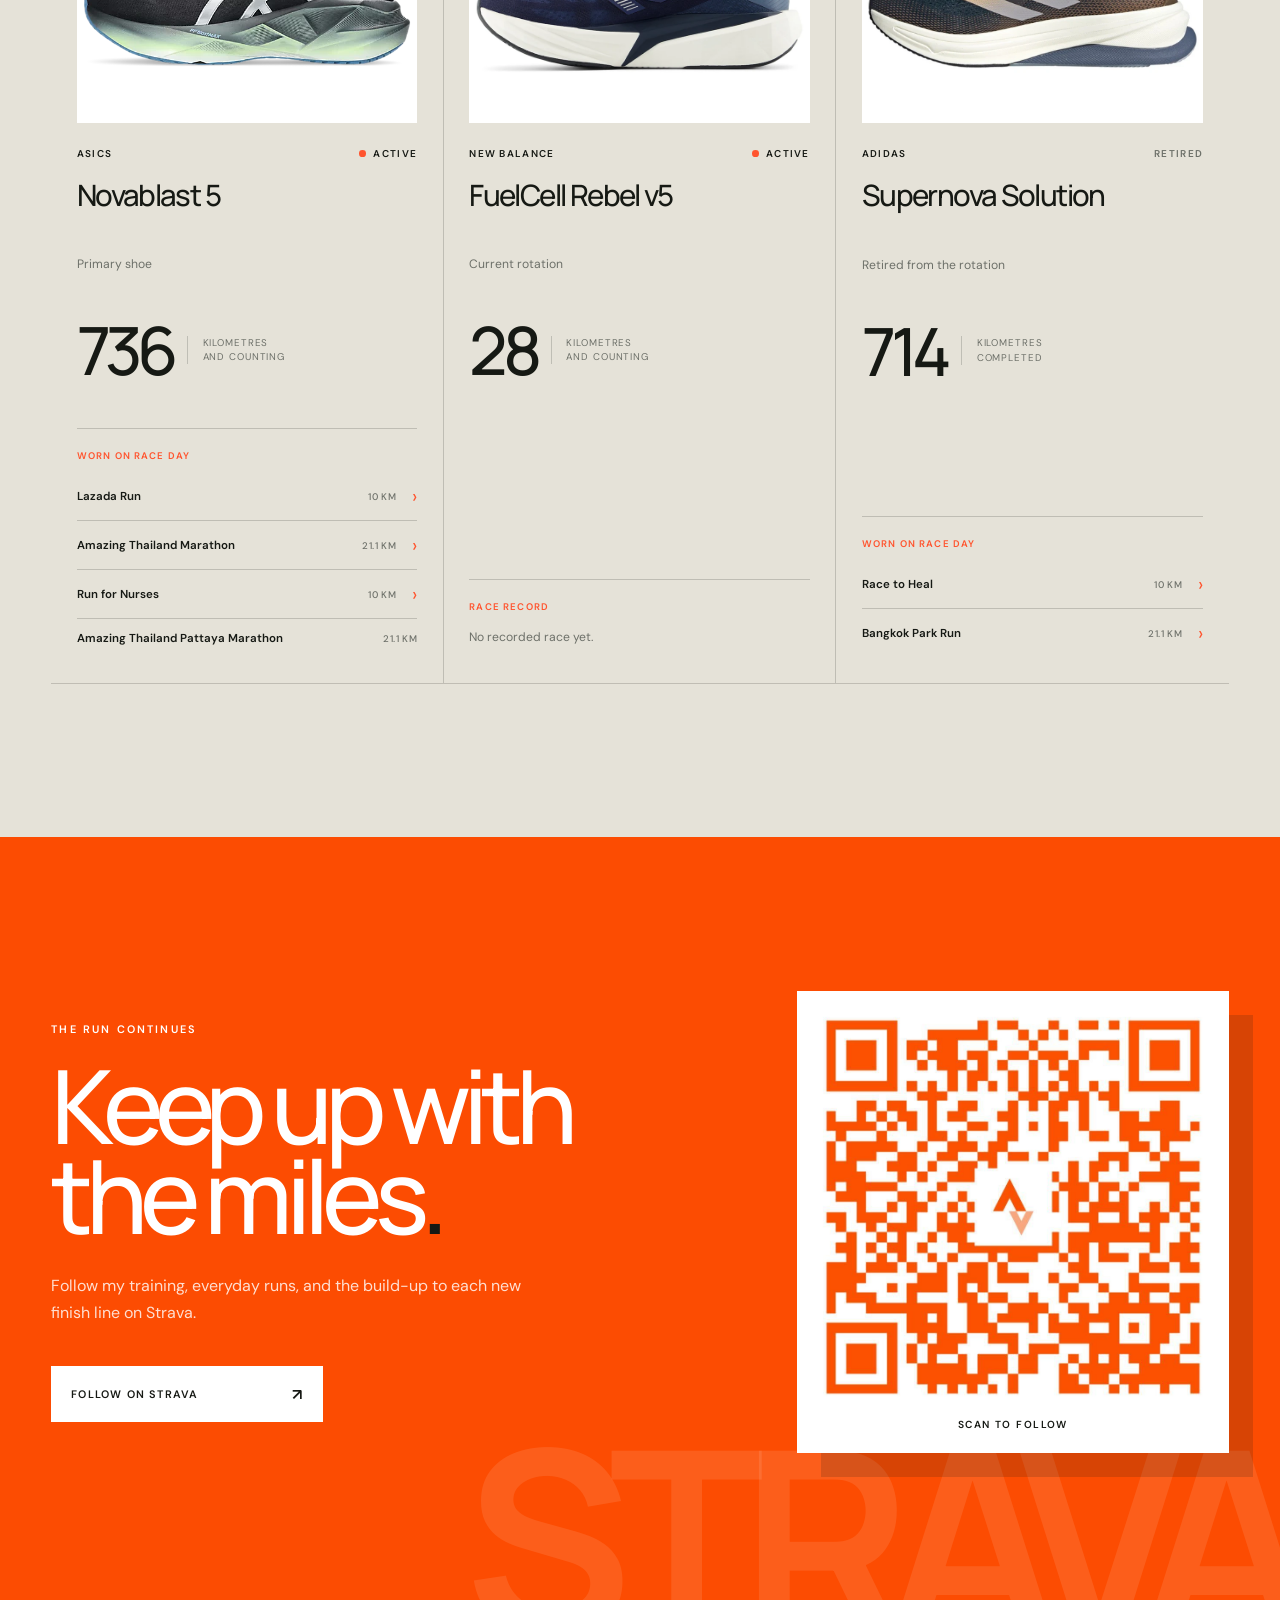
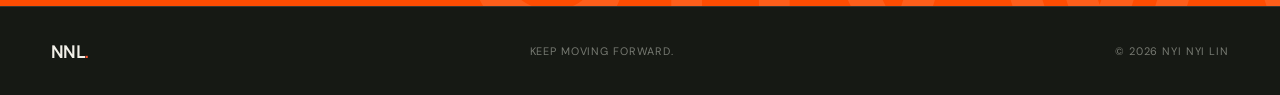
==== commit 76989a5e: "Update pattaya marathon on home page" ====
--- a/index.html
+++ b/index.html
@@ -41,7 +41,7 @@
       <div class="section-heading reveal">
         <p class="section-kicker">The running record</p>
         <h2 id="summary-title">So far,<br>one stride at a time.</h2>
-        <p class="record-updated"><span>Last updated</span><time datetime="2026-09-05">05 Sep 2026</time></p>
+        <p class="record-updated"><span>Last updated</span><time datetime="2026-10-12">12 Oct 2026</time></p>
       </div>
       <div class="stats" aria-label="Running totals">
         <article class="stat reveal">
@@ -55,17 +55,17 @@
           <span class="stat-index">02</span>
         </article>
         <article class="stat reveal">
-          <p class="stat-value"><span data-count="223">0</span><small>runs</small></p>
+          <p class="stat-value"><span data-count="244">0</span><small>runs</small></p>
           <p class="stat-label">All-time run count</p>
           <span class="stat-index">03</span>
         </article>
         <article class="stat reveal">
-          <p class="stat-value"><span data-count="1260">0</span><small>km</small></p>
+          <p class="stat-value"><span data-count="1390">0</span><small>km</small></p>
           <p class="stat-label">All-time distance</p>
           <span class="stat-index">04</span>
         </article>
       </div>
-      <p class="summary-note reveal">More than race days — a record of 223 runs, steady progress, and 1,260 kilometres of showing up.</p>
+      <p class="summary-note reveal">More than race days — a record of 244 runs, steady progress, and 1,390 kilometres of showing up.</p>
     </section>
 
     <section class="medal-section section" id="medals" aria-labelledby="medal-title">
@@ -298,6 +298,19 @@
             <p>Running moment · 10 km</p>
           </div>
         </article>
+
+        <article class="motion-card reveal">
+          <div class="video-frame">
+            <video controls playsinline preload="metadata" poster="assets/images/video-posters/amazing-thailand-pattaya-marathon.webp" aria-label="Amazing Thailand Pattaya Marathon running moment">
+              <source src="assets/videos/amazing-thailand-pattaya-marathon.mp4" type="video/mp4">
+              Your browser does not support embedded video.
+            </video>
+          </div>
+          <div class="motion-caption">
+            <div><span>03</span><h3>Amazing Thailand Pattaya Marathon</h3></div>
+            <p>Race day · Pattaya</p>
+          </div>
+        </article>
       </div>
     </section>
 
@@ -309,7 +322,7 @@
         </div>
         <div class="shoes-intro">
           <p>Three pairs across training days and finish lines—each carrying a different chapter of the running record.</p>
-          <p class="record-updated"><span>Collection updated</span><time datetime="2026-09-05">05 Sep 2026</time></p>
+          <p class="record-updated"><span>Collection updated</span><time datetime="2026-10-12">12 Oct 2026</time></p>
         </div>
       </div>
 
@@ -326,7 +339,7 @@
             </div>
             <h3>Novablast 5</h3>
             <p class="shoe-role">Primary shoe</p>
-            <p class="shoe-distance"><strong>640</strong><span>kilometres<br>and counting</span></p>
+            <p class="shoe-distance"><strong>736</strong><span>kilometres<br>and counting</span></p>
             <div class="shoe-races">
               <p>Worn on race day</p>
               <ul>
@@ -351,6 +364,7 @@
             </div>
             <h3>FuelCell Rebel v5</h3>
             <p class="shoe-role">Current rotation</p>
+            <p class="shoe-distance"><strong>28</strong><span>kilometres<br>and counting</span></p>
             <div class="shoe-races shoe-races--empty">
               <p>Race record</p>
               <span>No recorded race yet.</span>
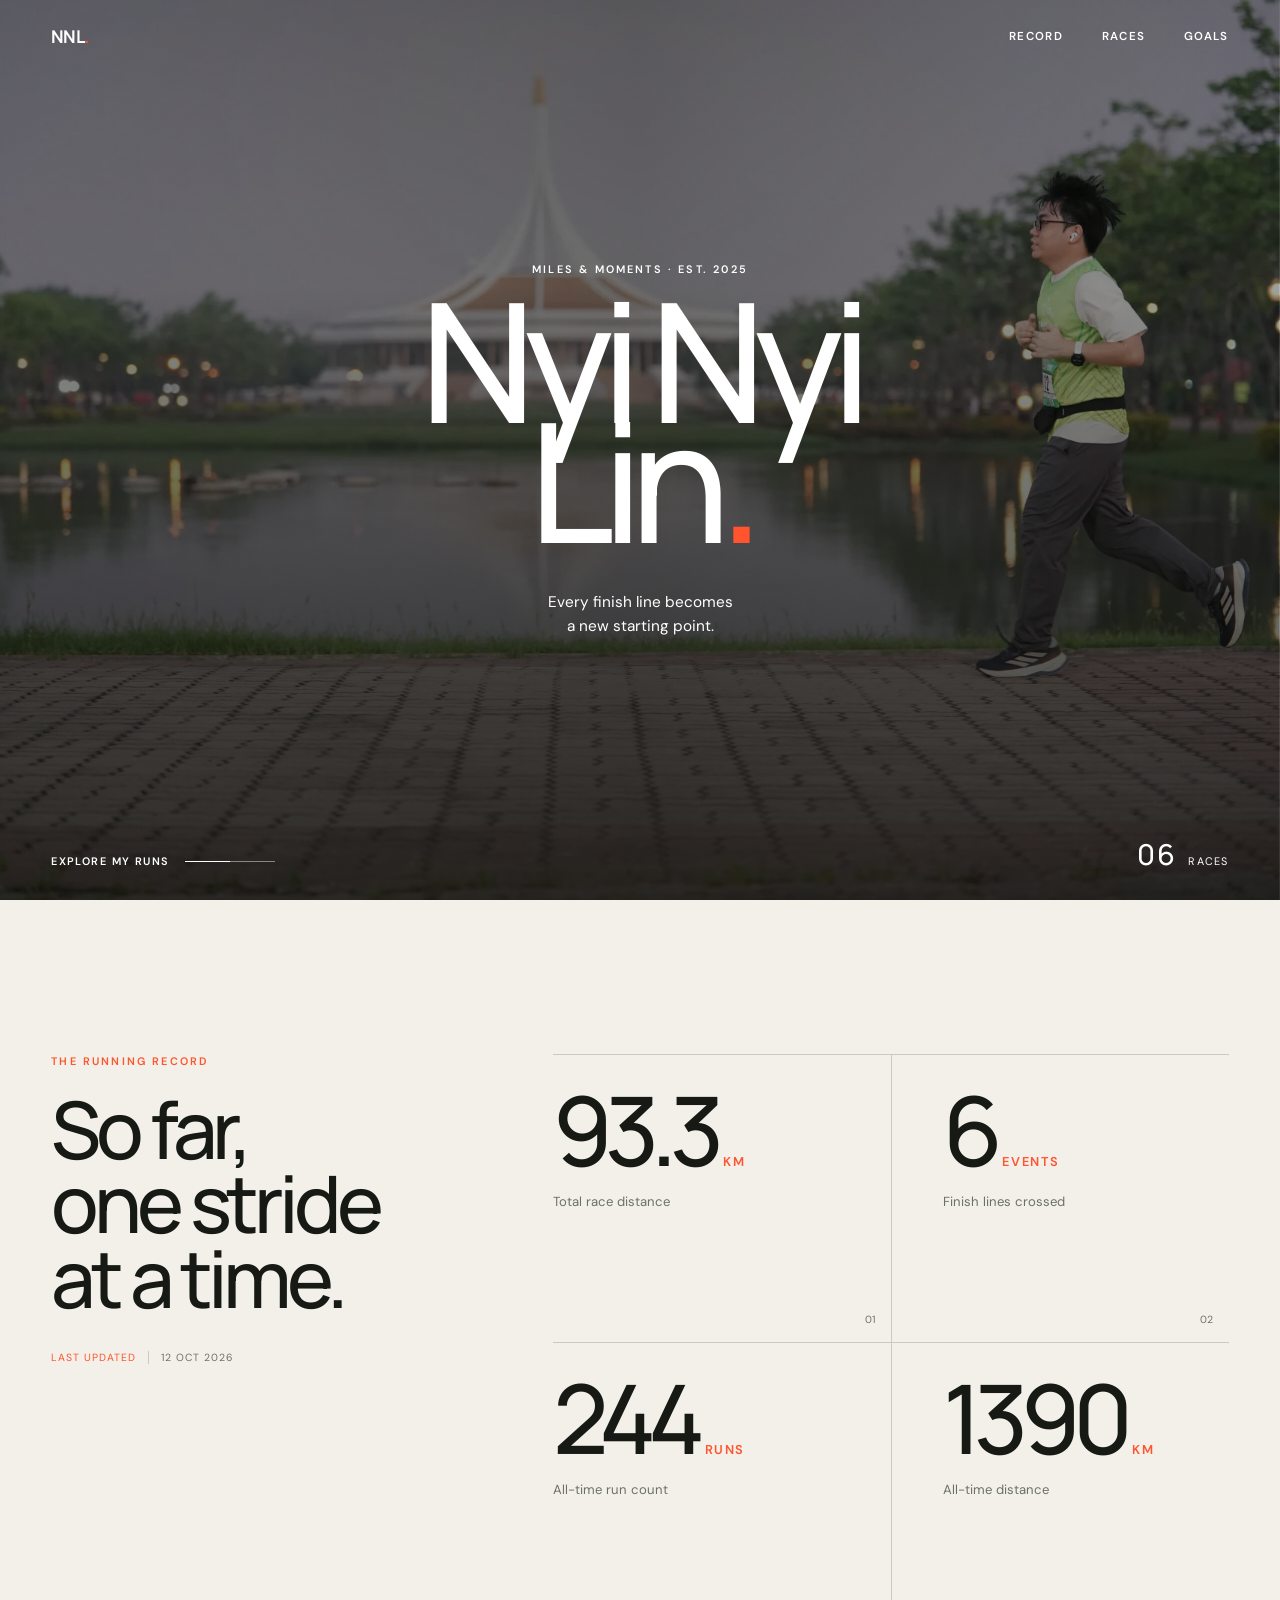
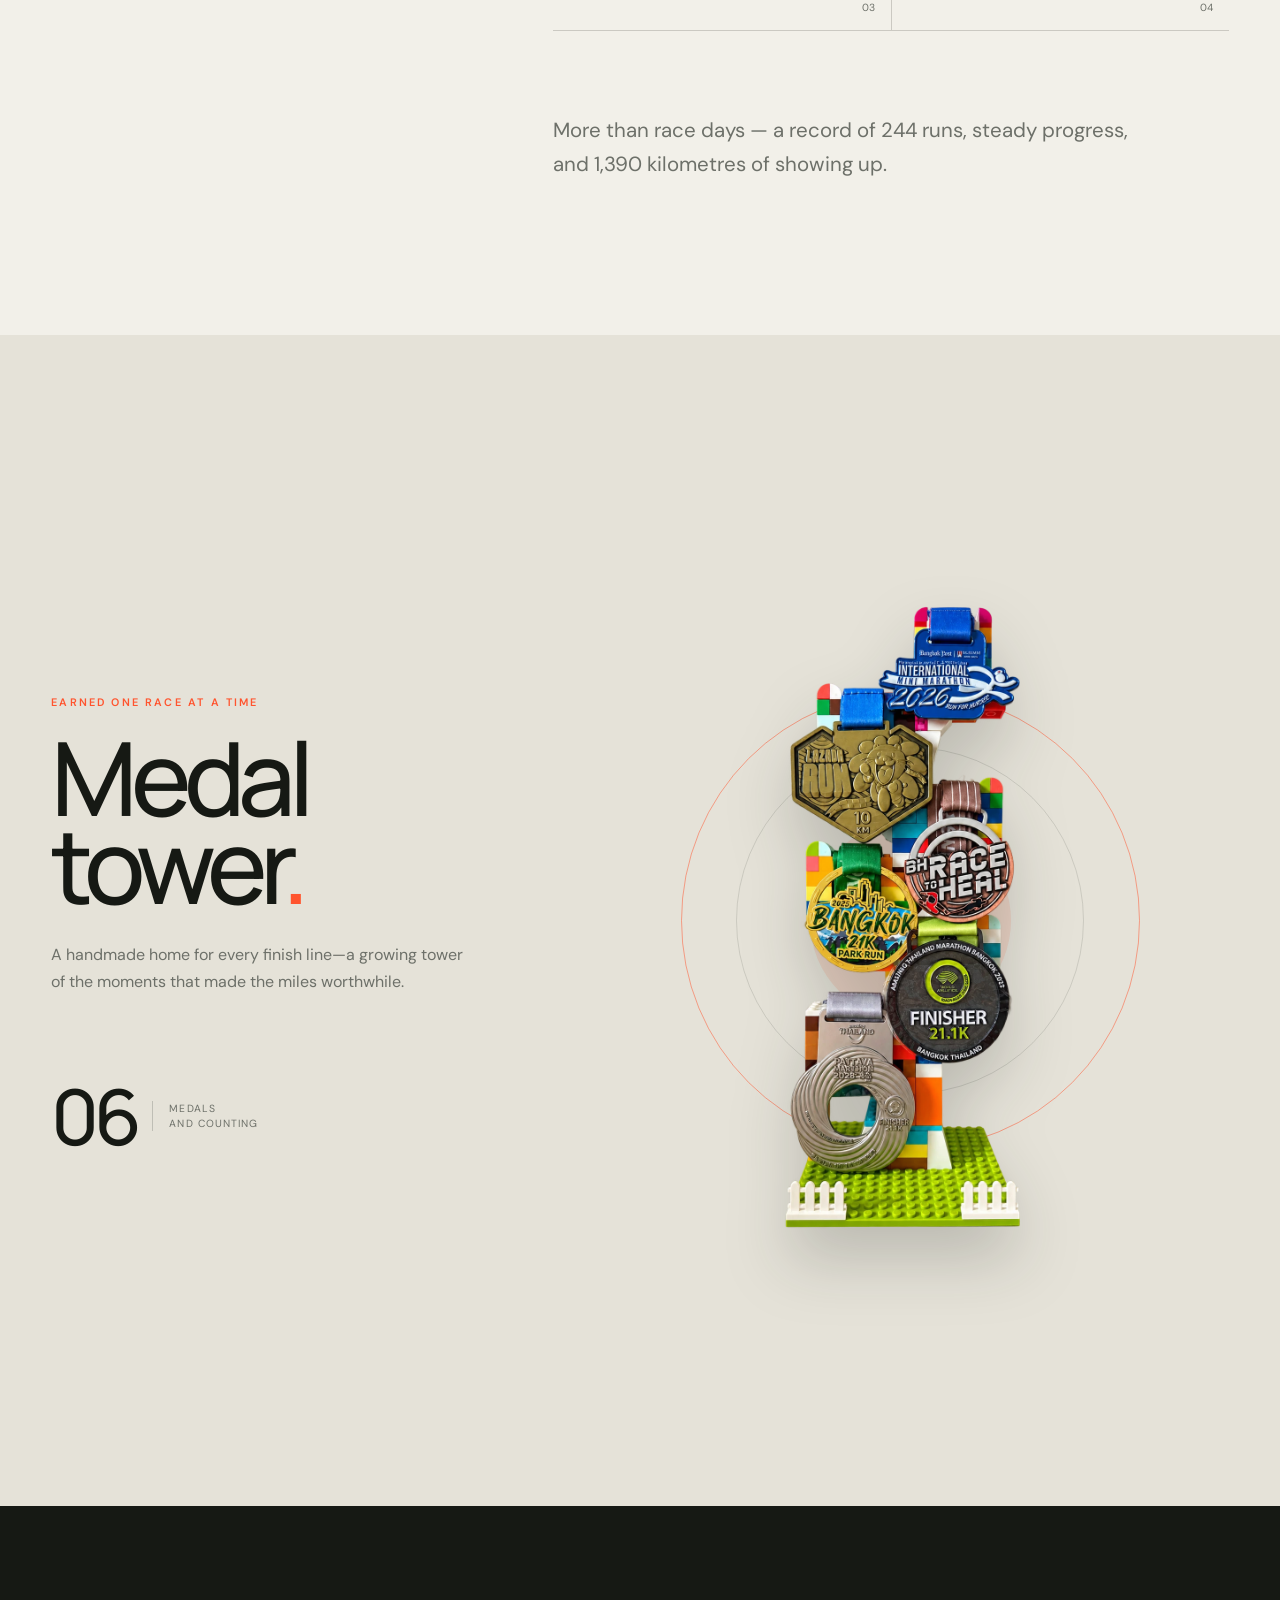
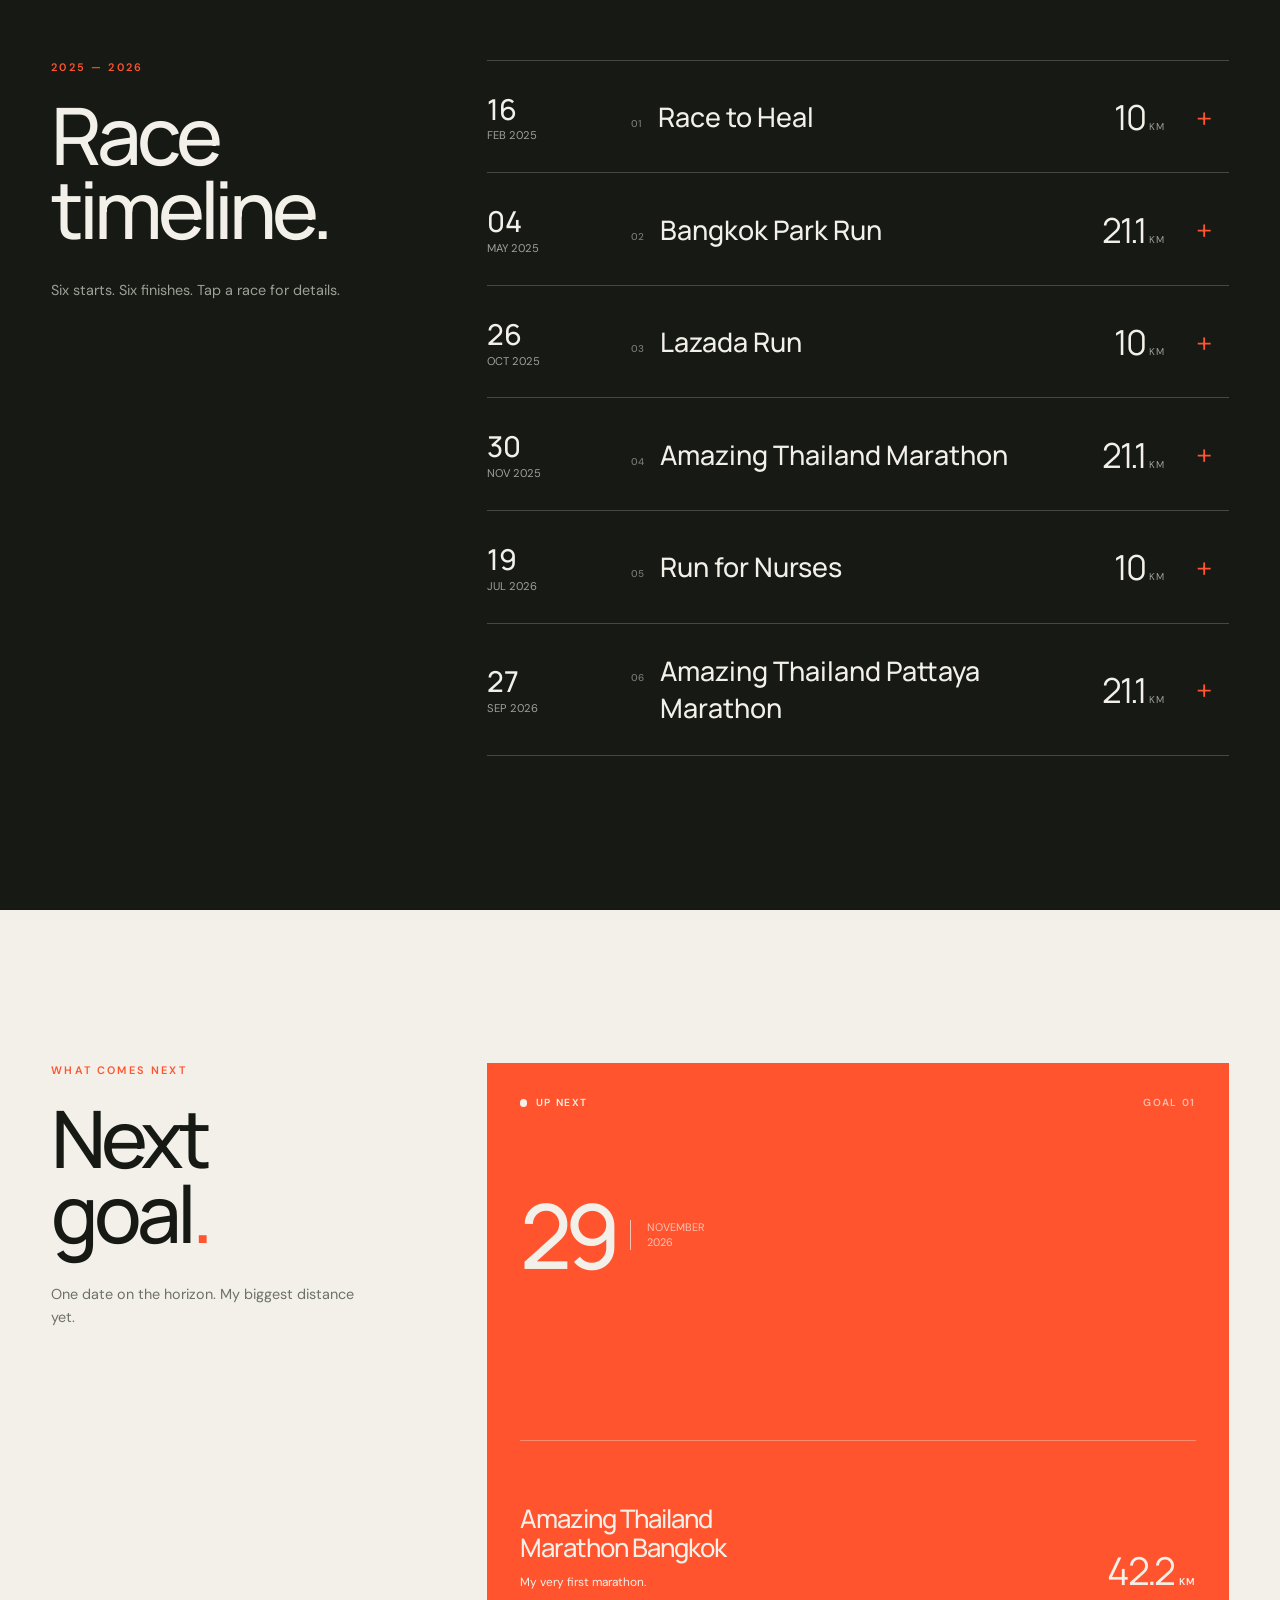
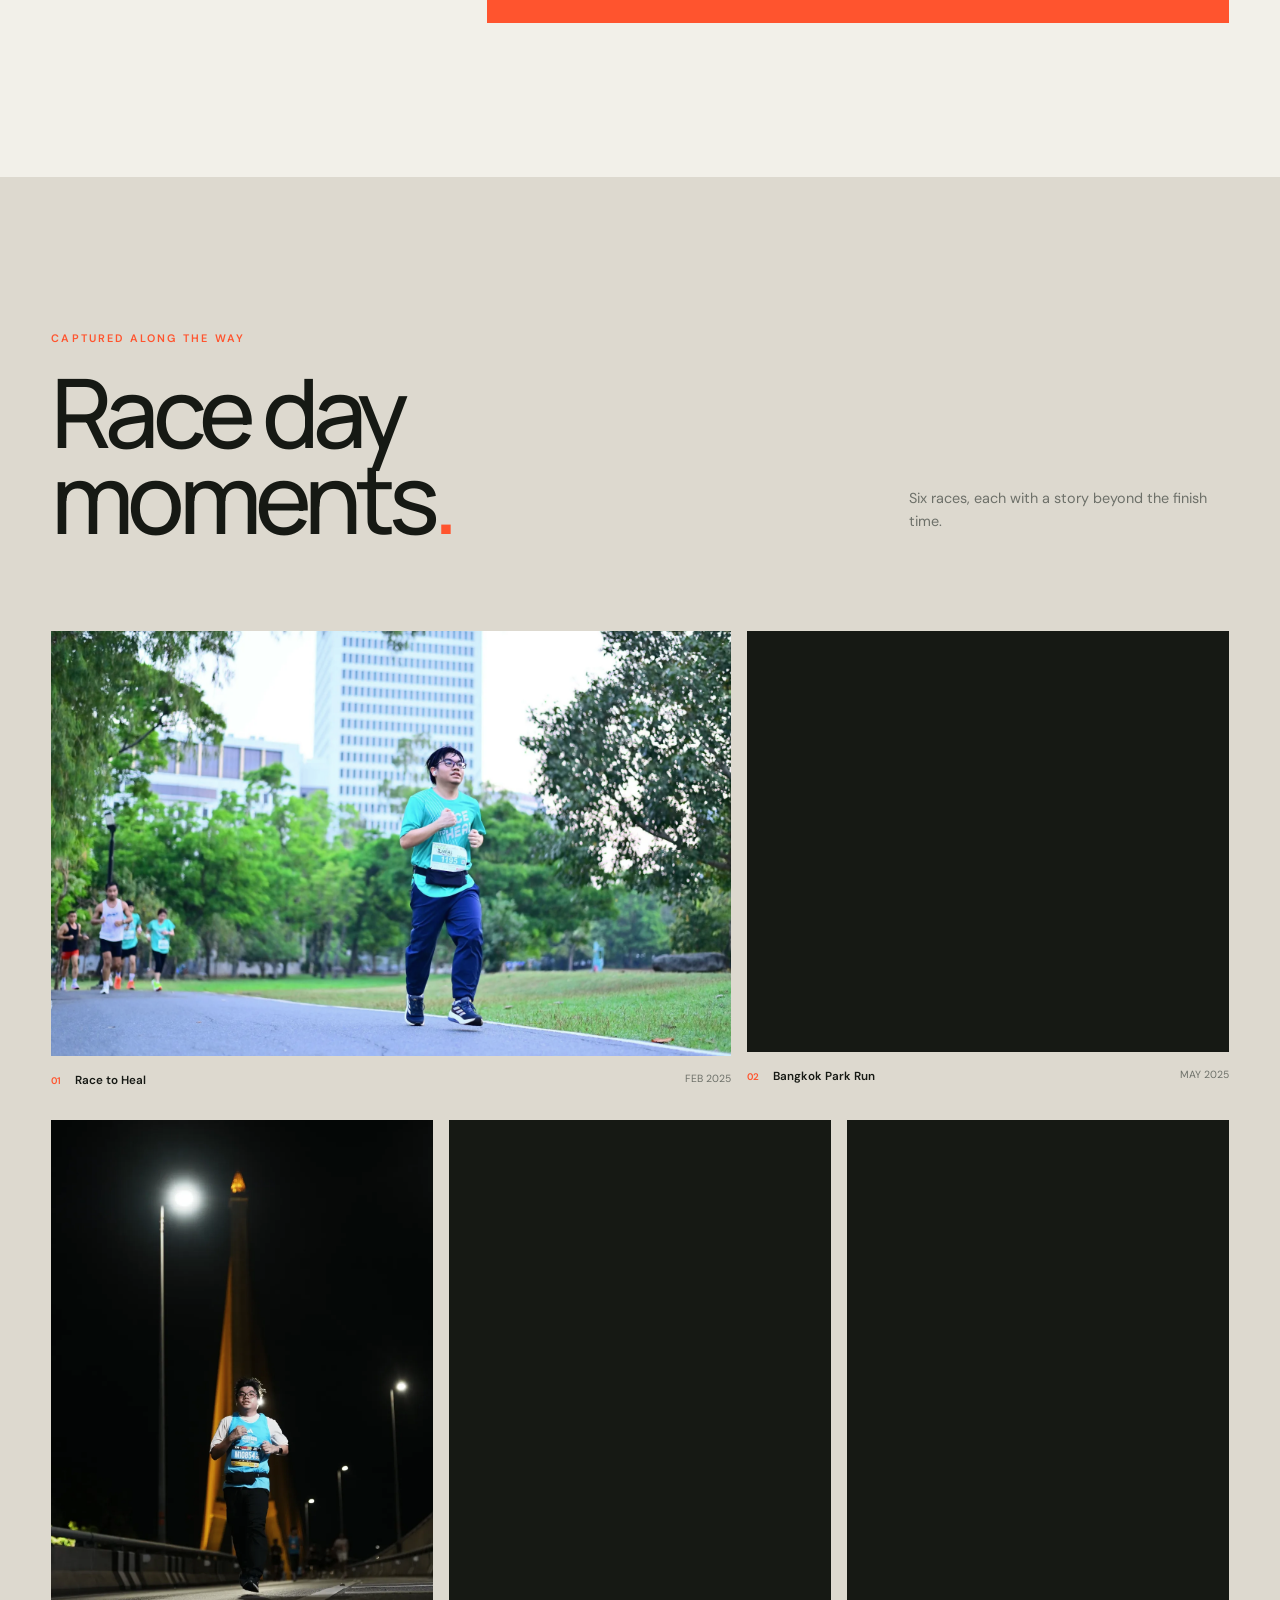
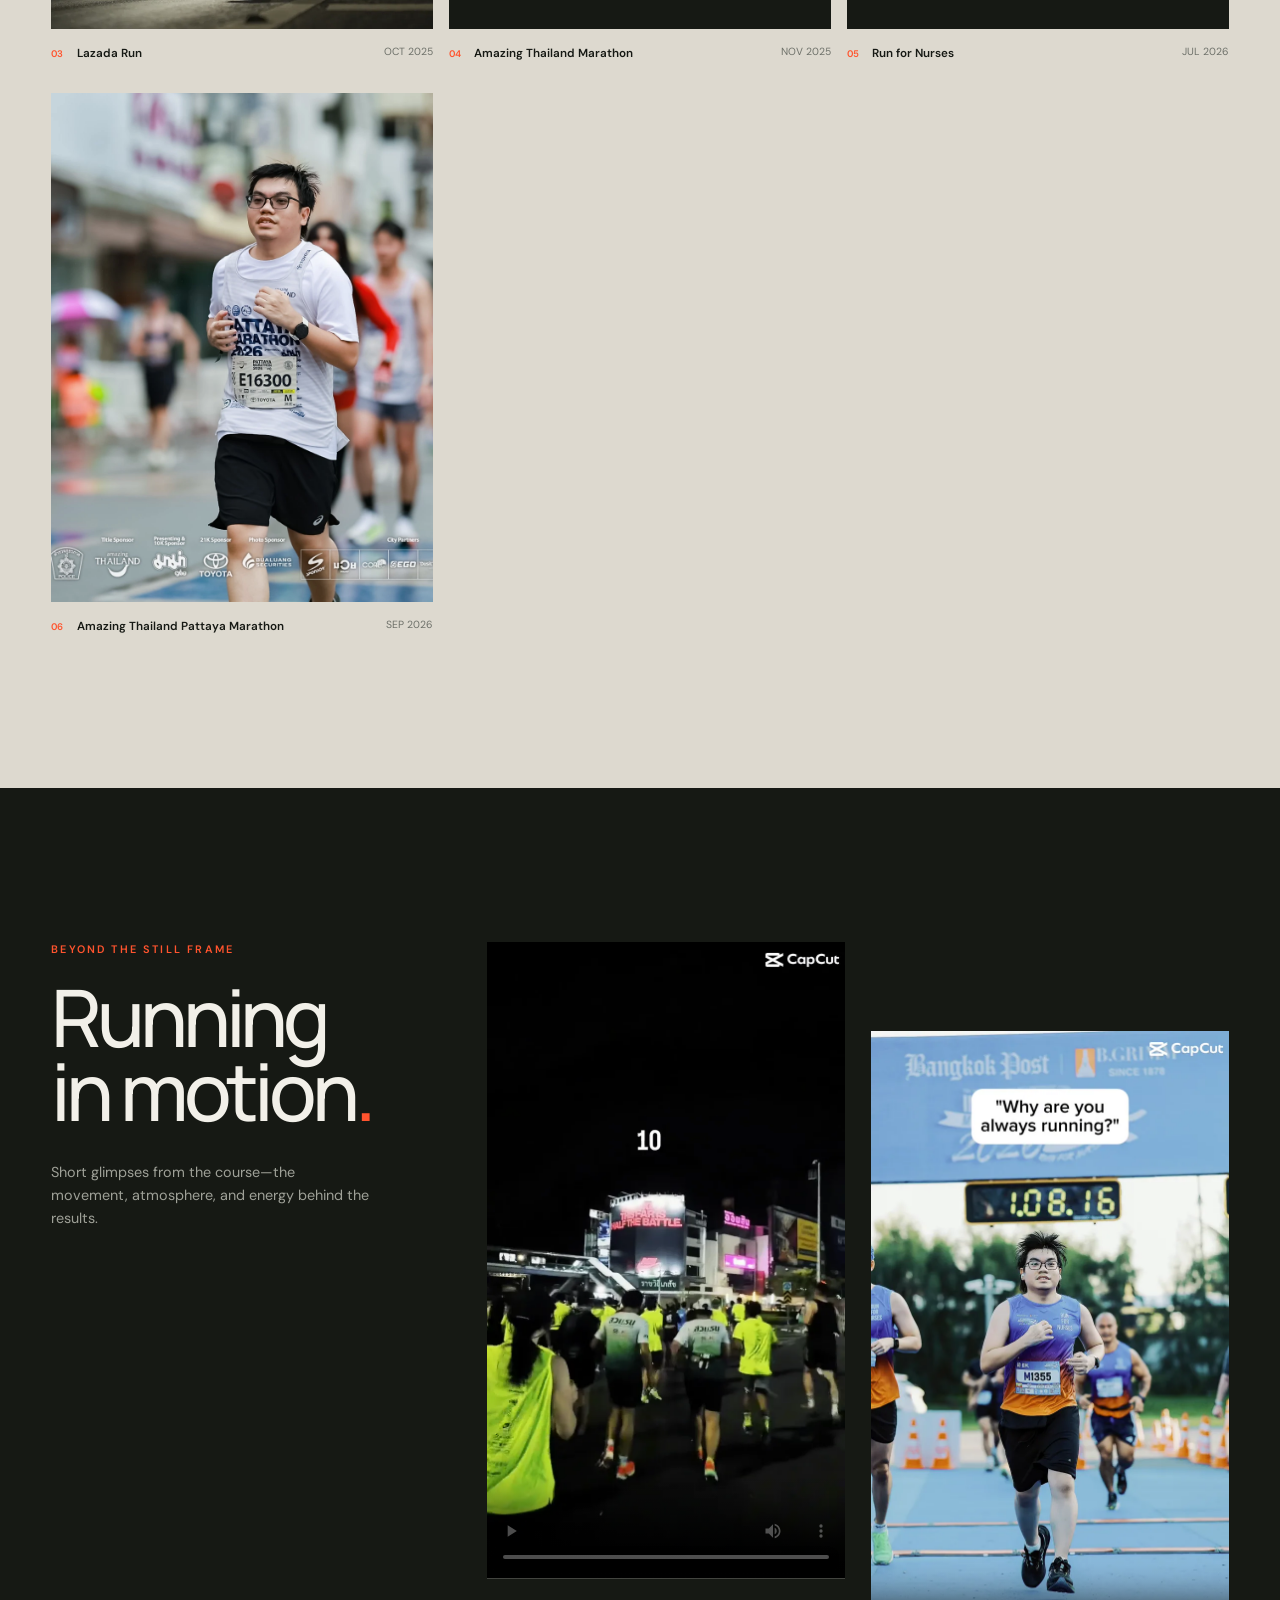
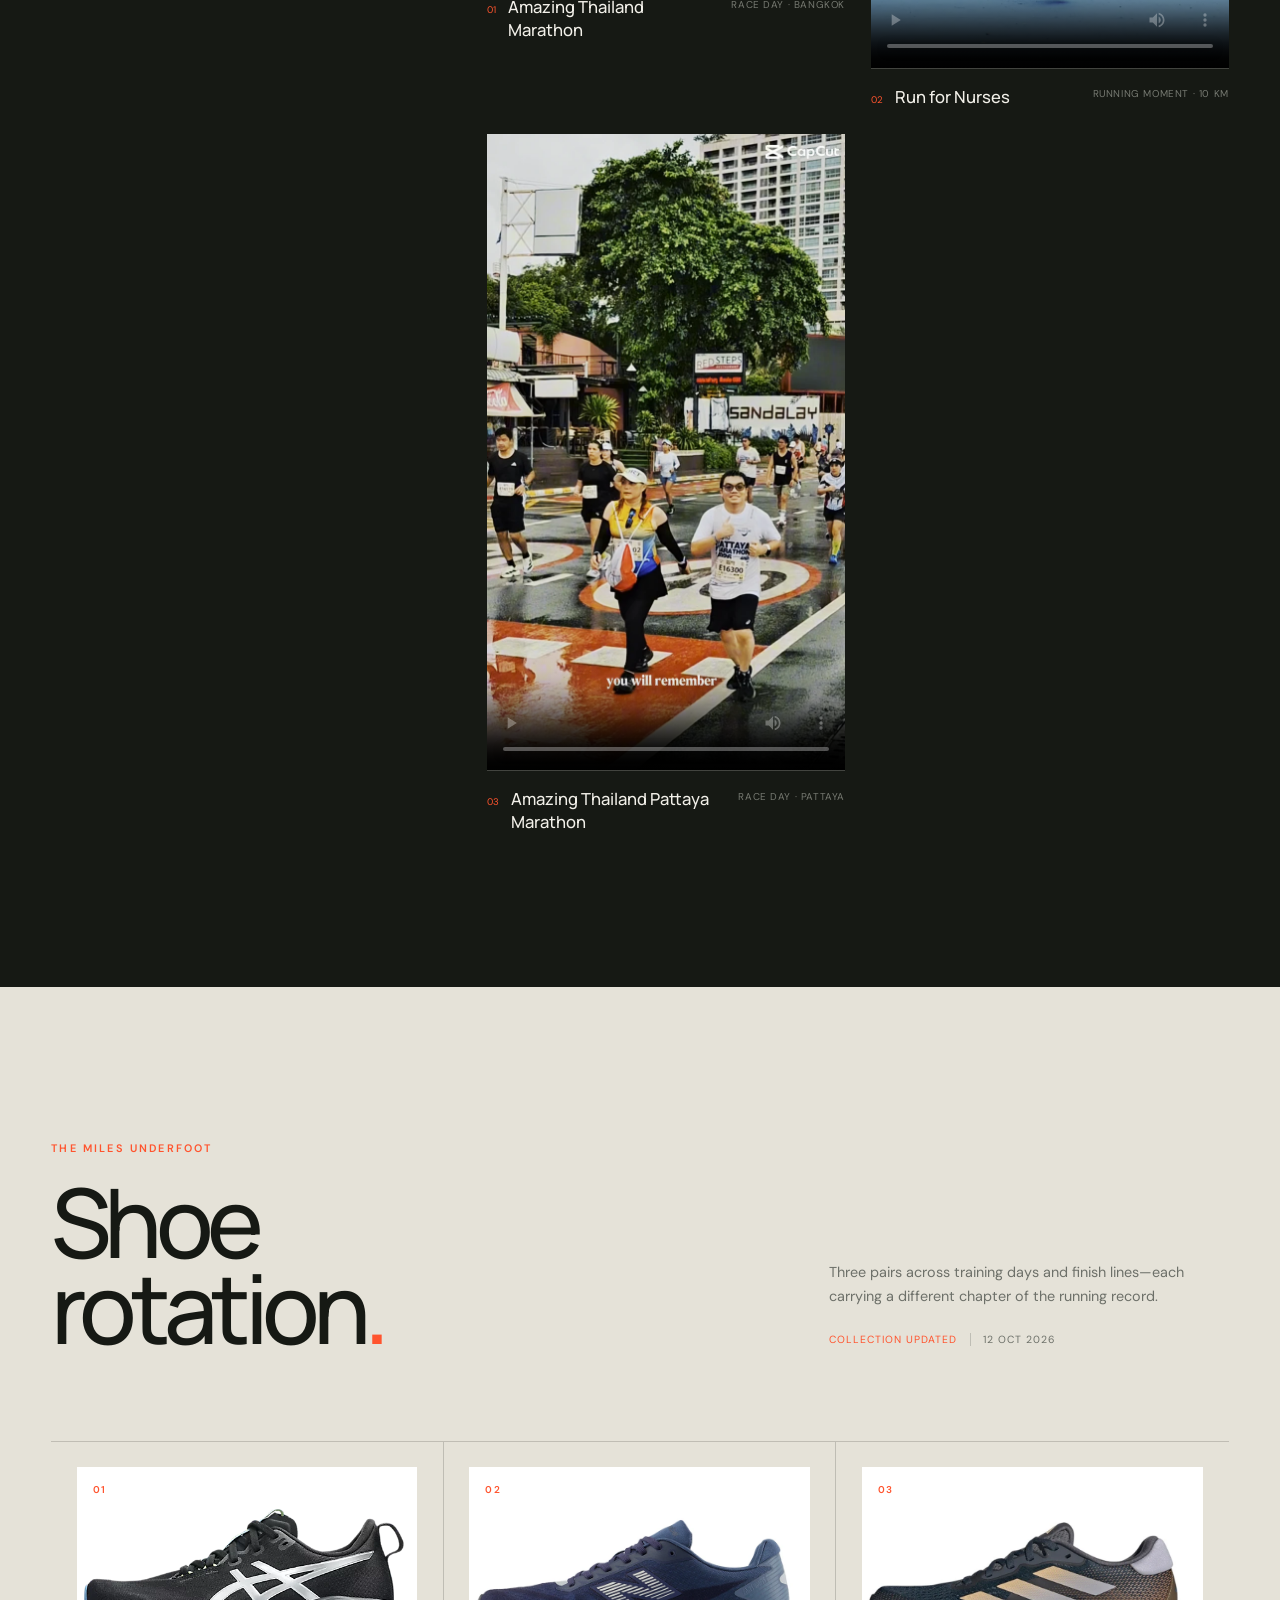
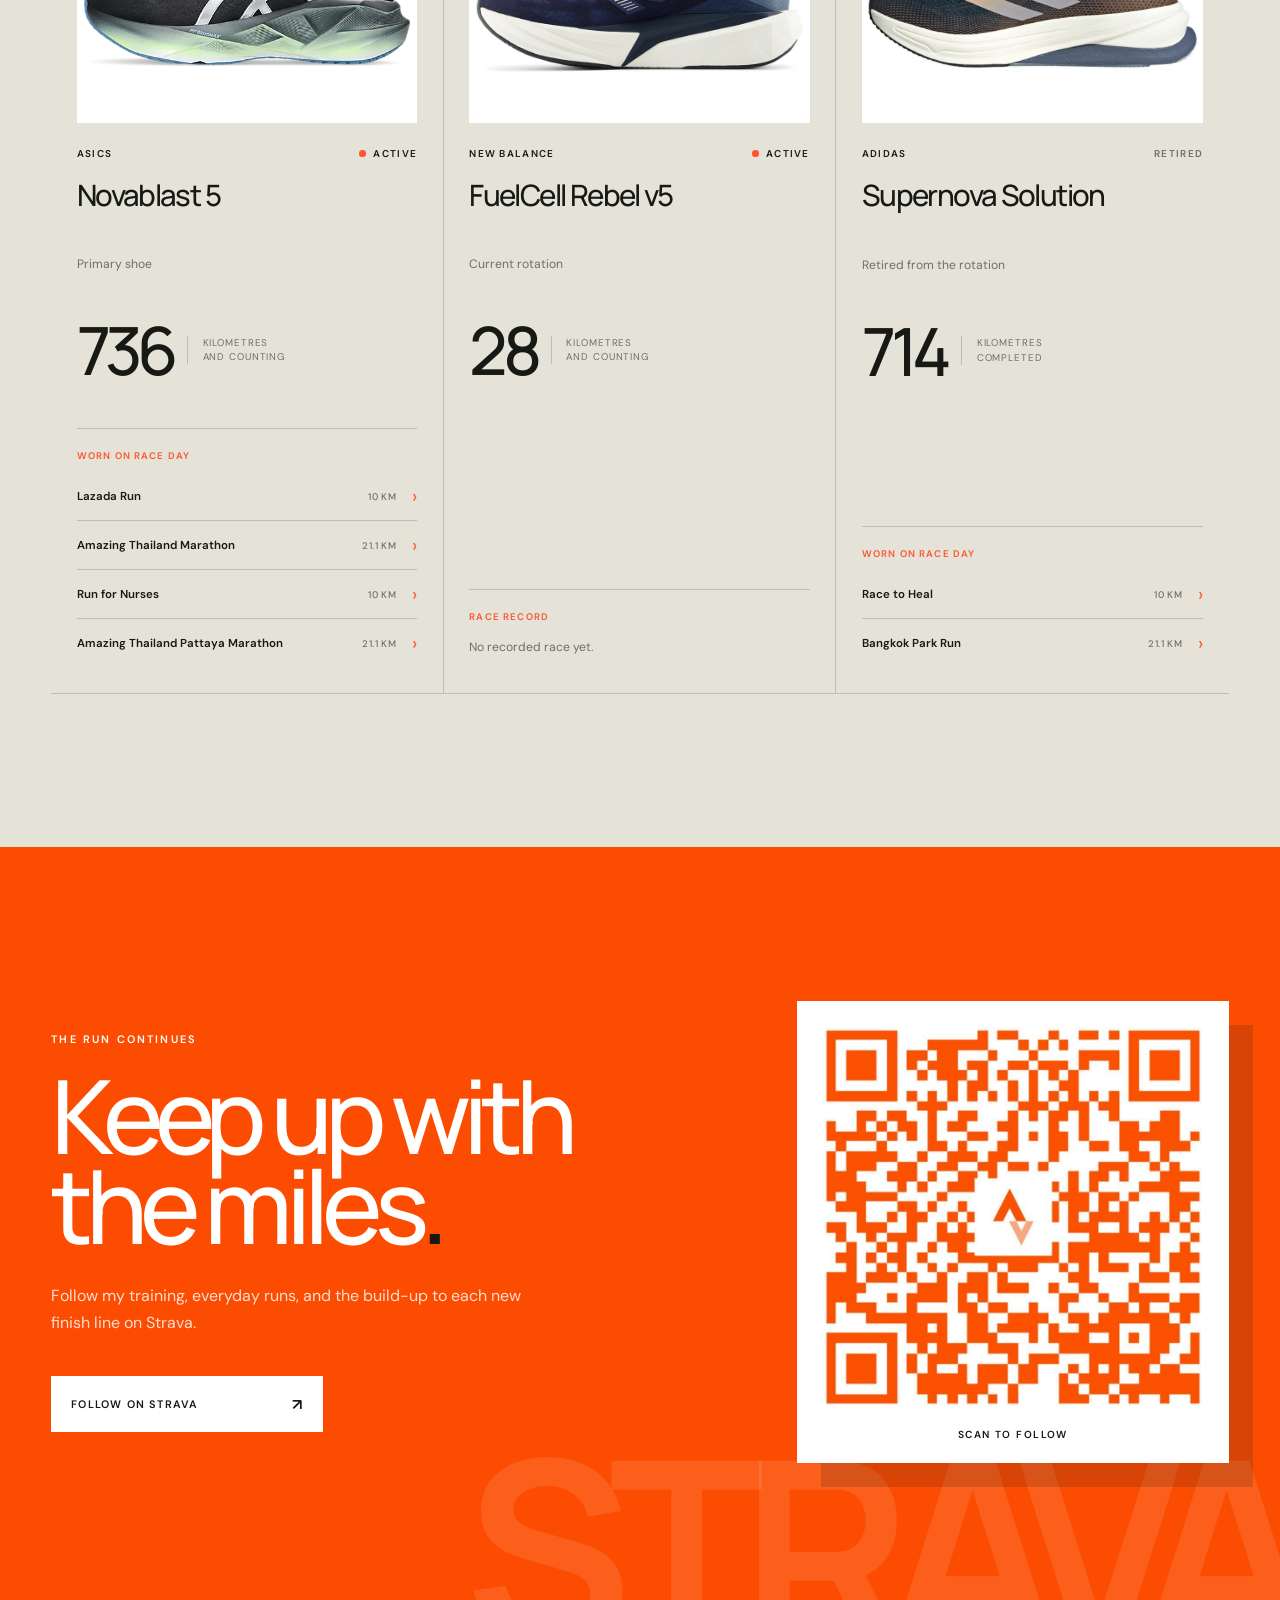
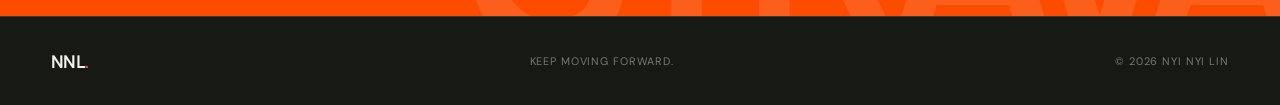
==== commit 061b5df2: "Add race detail page for the pattaya marathon" ====
--- a/index.html
+++ b/index.html
@@ -175,9 +175,13 @@
             <span class="race-distance">21.1<small>km</small></span>
             <span class="race-action" aria-hidden="true">+</span>
           </button>
-          <div class="race-details" id="race-pattaya" hidden>
+          <div class="race-details race-details--with-link" id="race-pattaya" hidden>
             <div class="result"><span>Finish time</span><strong>3:02:48</strong></div>
             <div class="result"><span>Average pace</span><strong>8:39 / km</strong></div>
+            <a class="race-detail-link" href="races/amazing-thailand-pattaya-marathon/index.html">
+              <span>View race detail</span>
+              <strong aria-hidden="true">›</strong>
+            </a>
           </div>
         </article>
       </div>
@@ -346,7 +350,7 @@
                 <li><a href="races/lazada-run/index.html">Lazada Run <span>10 km</span></a></li>
                 <li><a href="races/amazing-thailand-marathon/index.html">Amazing Thailand Marathon <span>21.1 km</span></a></li>
                 <li><a href="races/run-for-nurses/index.html">Run for Nurses <span>10 km</span></a></li>
-                <li><div class="shoe-race-unlinked">Amazing Thailand Pattaya Marathon <span>21.1 km</span></div></li>
+                <li><a href="races/amazing-thailand-pattaya-marathon/index.html">Amazing Thailand Pattaya Marathon <span>21.1 km</span></a></li>
               </ul>
             </div>
           </div>
--- a/assets/css/styles.css
+++ b/assets/css/styles.css
@@ -172,8 +172,6 @@
 .shoe-races ul { margin:0; padding:0; list-style:none; }
 .shoe-races li+li { border-top:1px solid var(--line); }
 .shoe-races a { display:flex; align-items:center; justify-content:space-between; gap:1rem; padding:.72rem 0; font-size:.72rem; font-weight:600; text-decoration:none; }
-.shoe-race-unlinked { display:flex; align-items:center; justify-content:space-between; gap:1rem; padding:.72rem 0; font-size:.72rem; font-weight:600; }
-.shoe-race-unlinked span { margin-left:auto; color:var(--muted); font-size:.6rem; font-weight:500; letter-spacing:.06em; text-transform:uppercase; }
 .shoe-races a::after { content:"\203A"; color:var(--accent); font-size:1.2rem; font-weight:400; transition:transform 180ms ease; }
 .shoe-races a span { margin-left:auto; color:var(--muted); font-size:.6rem; font-weight:500; letter-spacing:.06em; text-transform:uppercase; }
 .shoe-races a:hover,.shoe-races a:focus-visible { color:var(--accent); }
